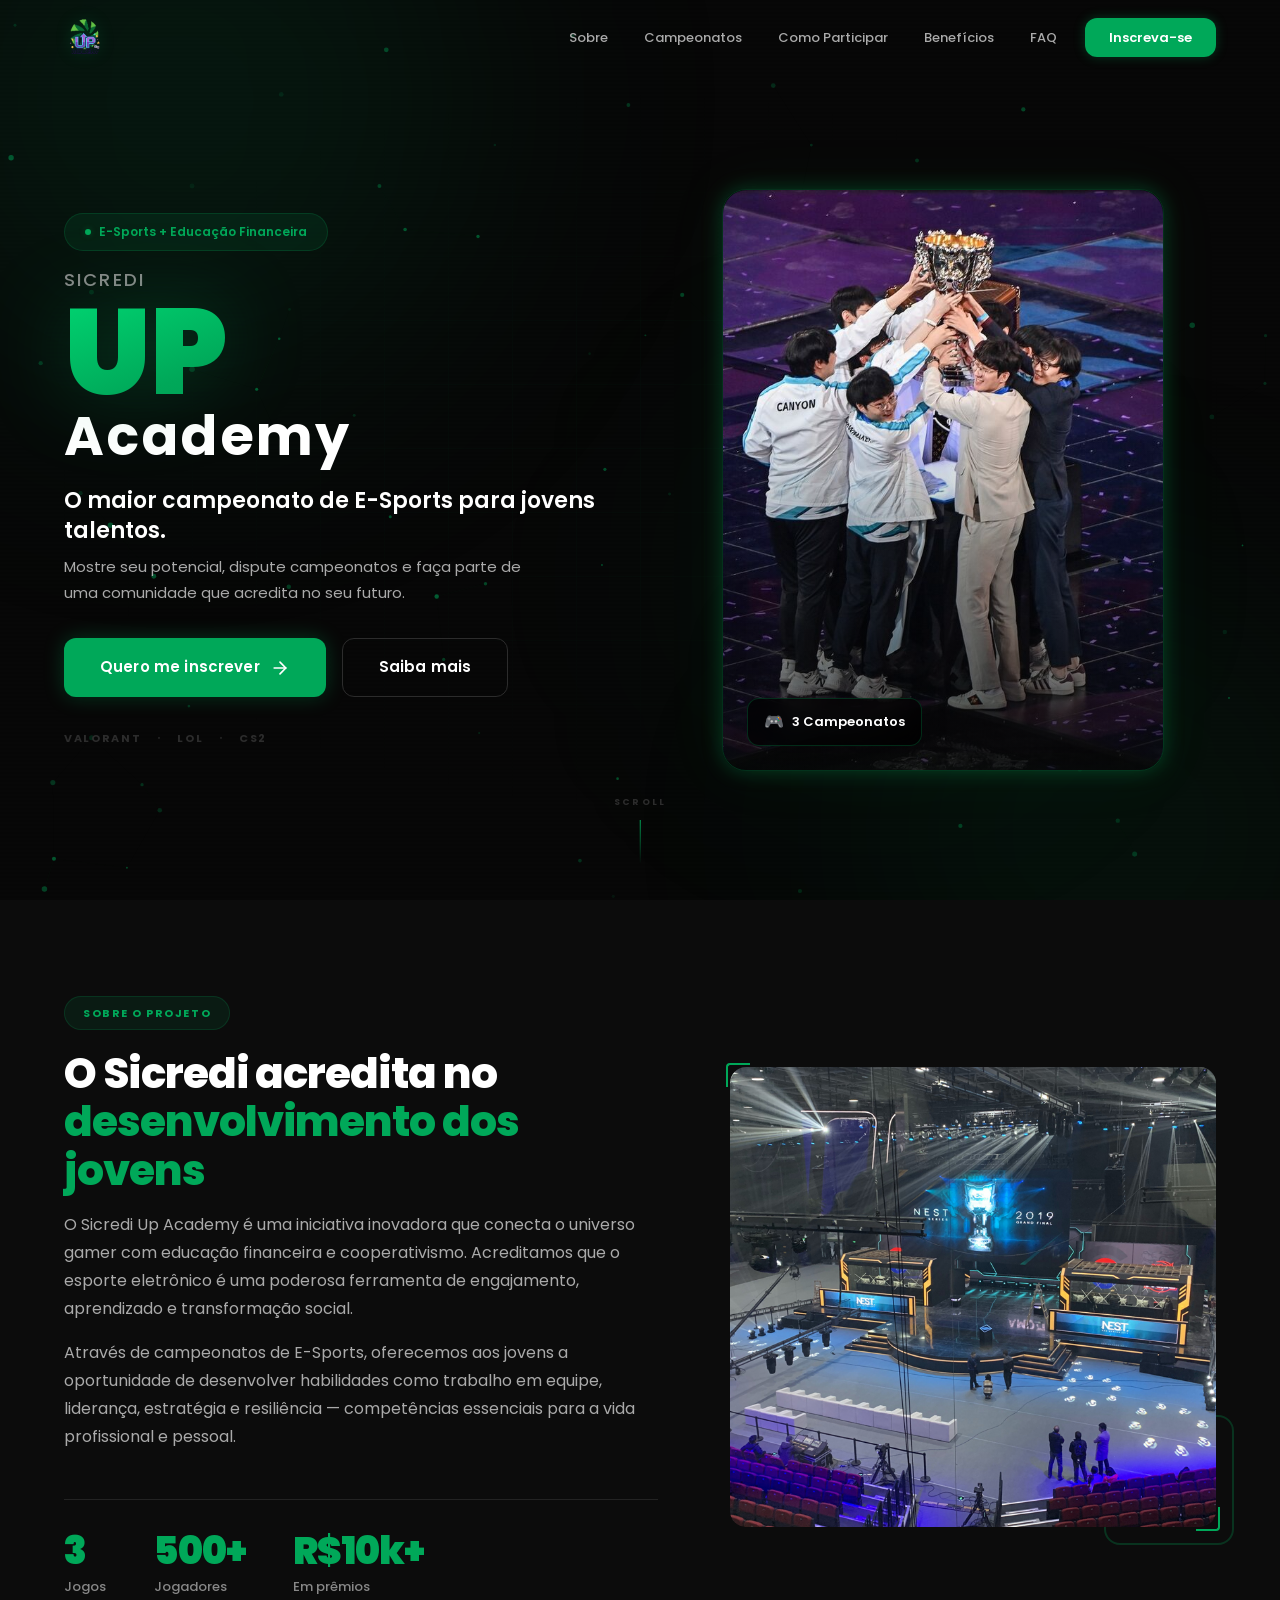
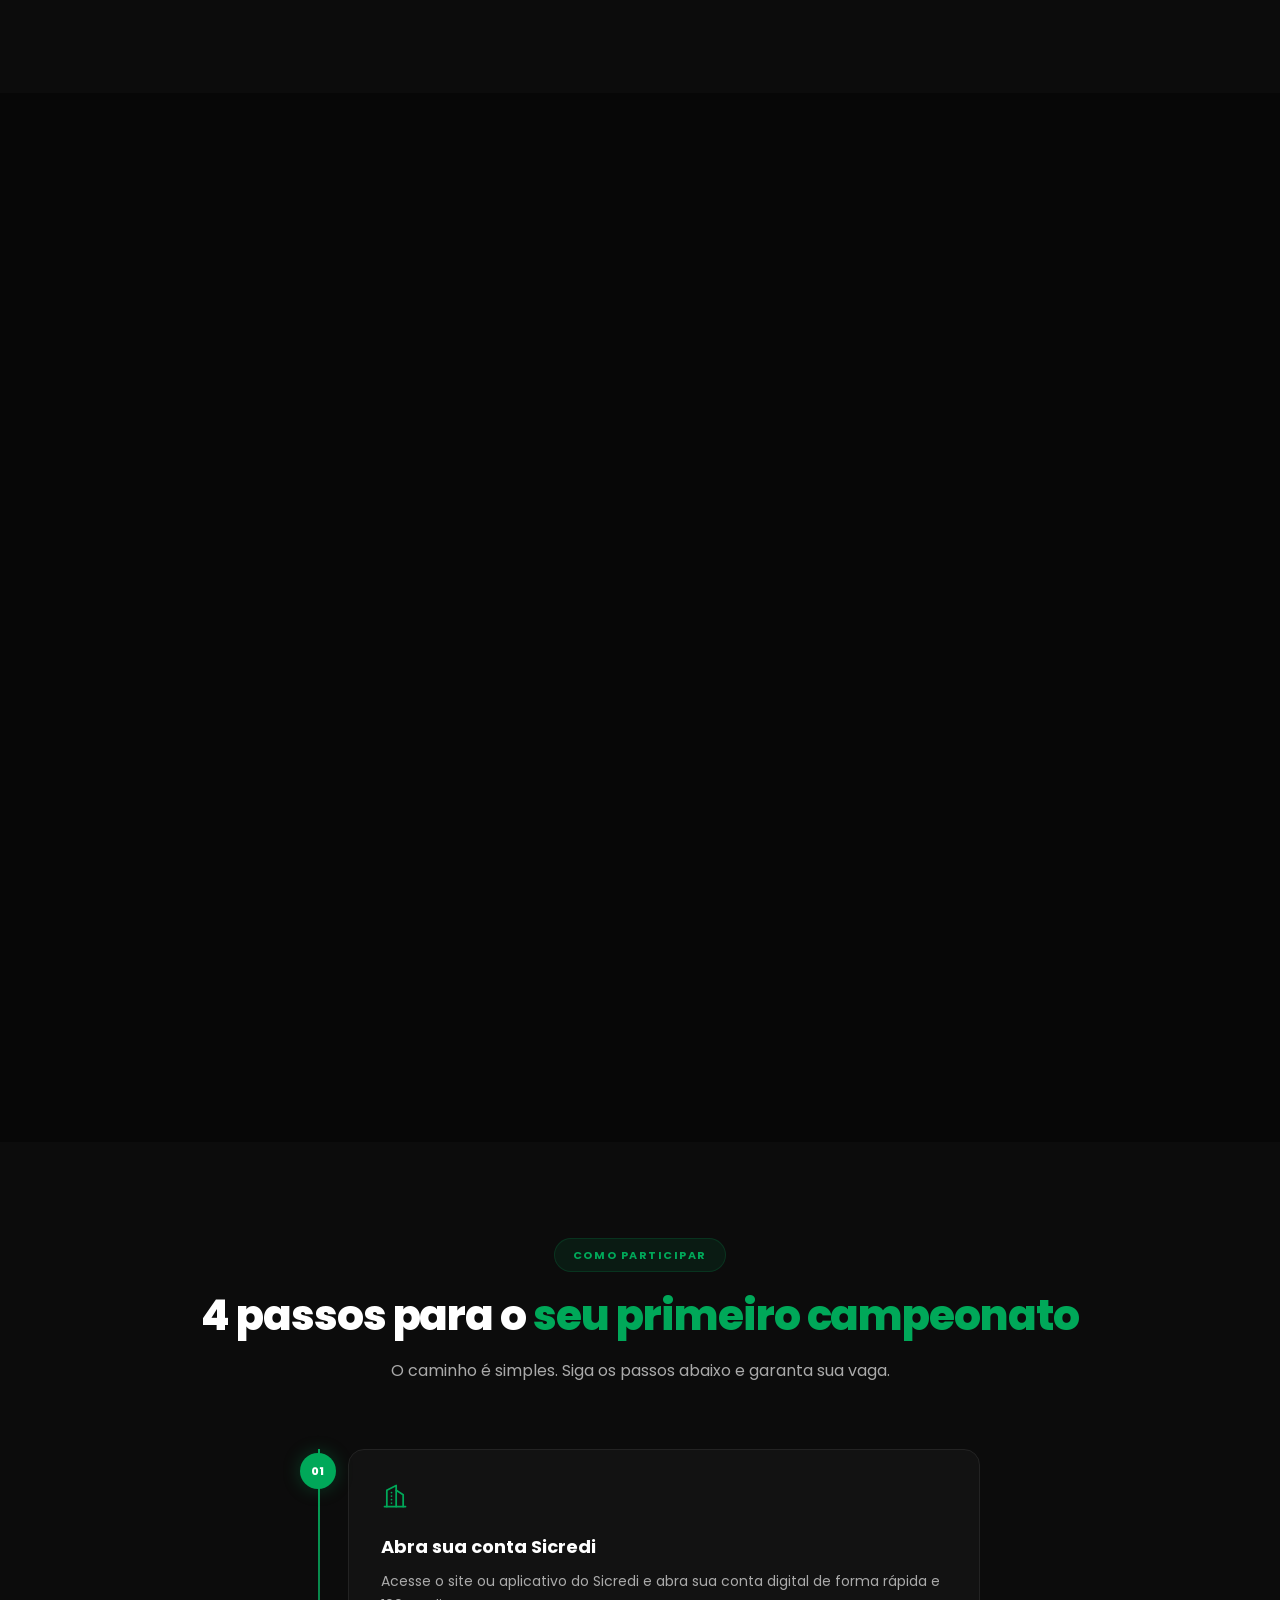
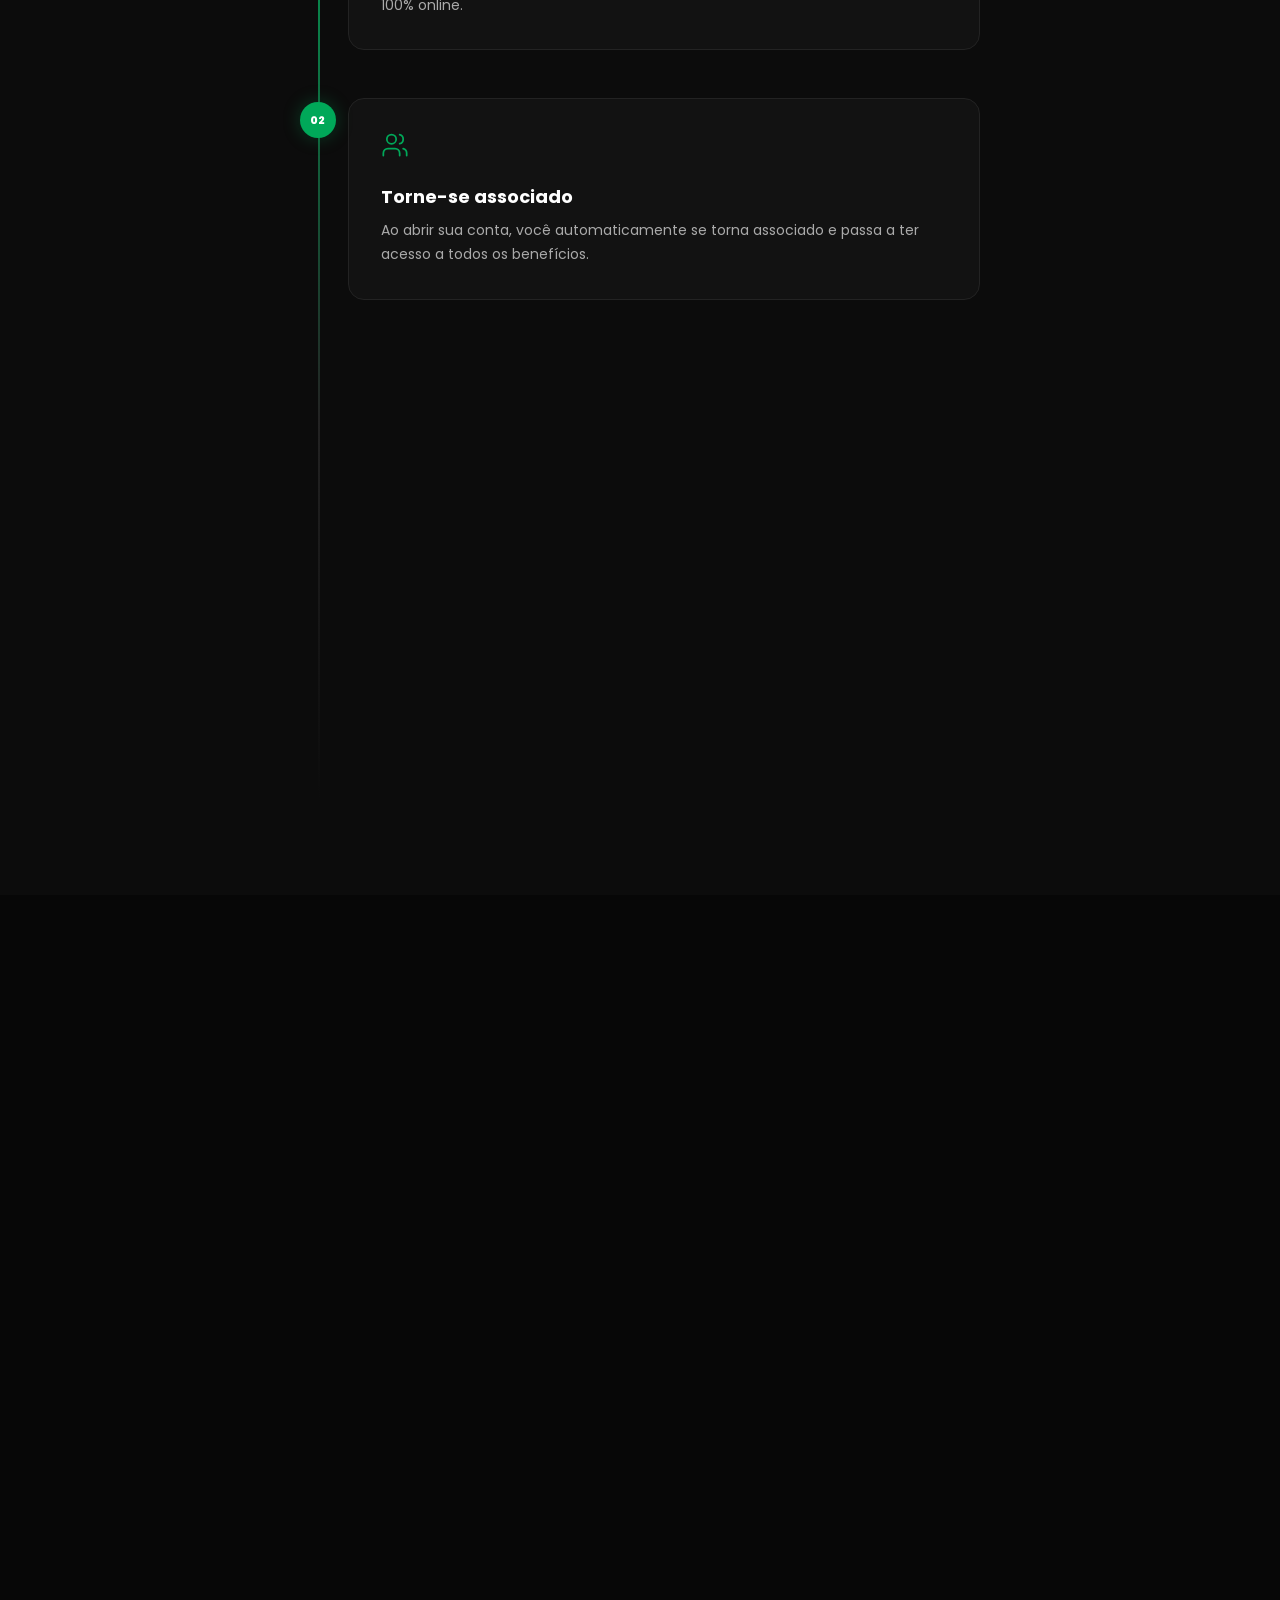
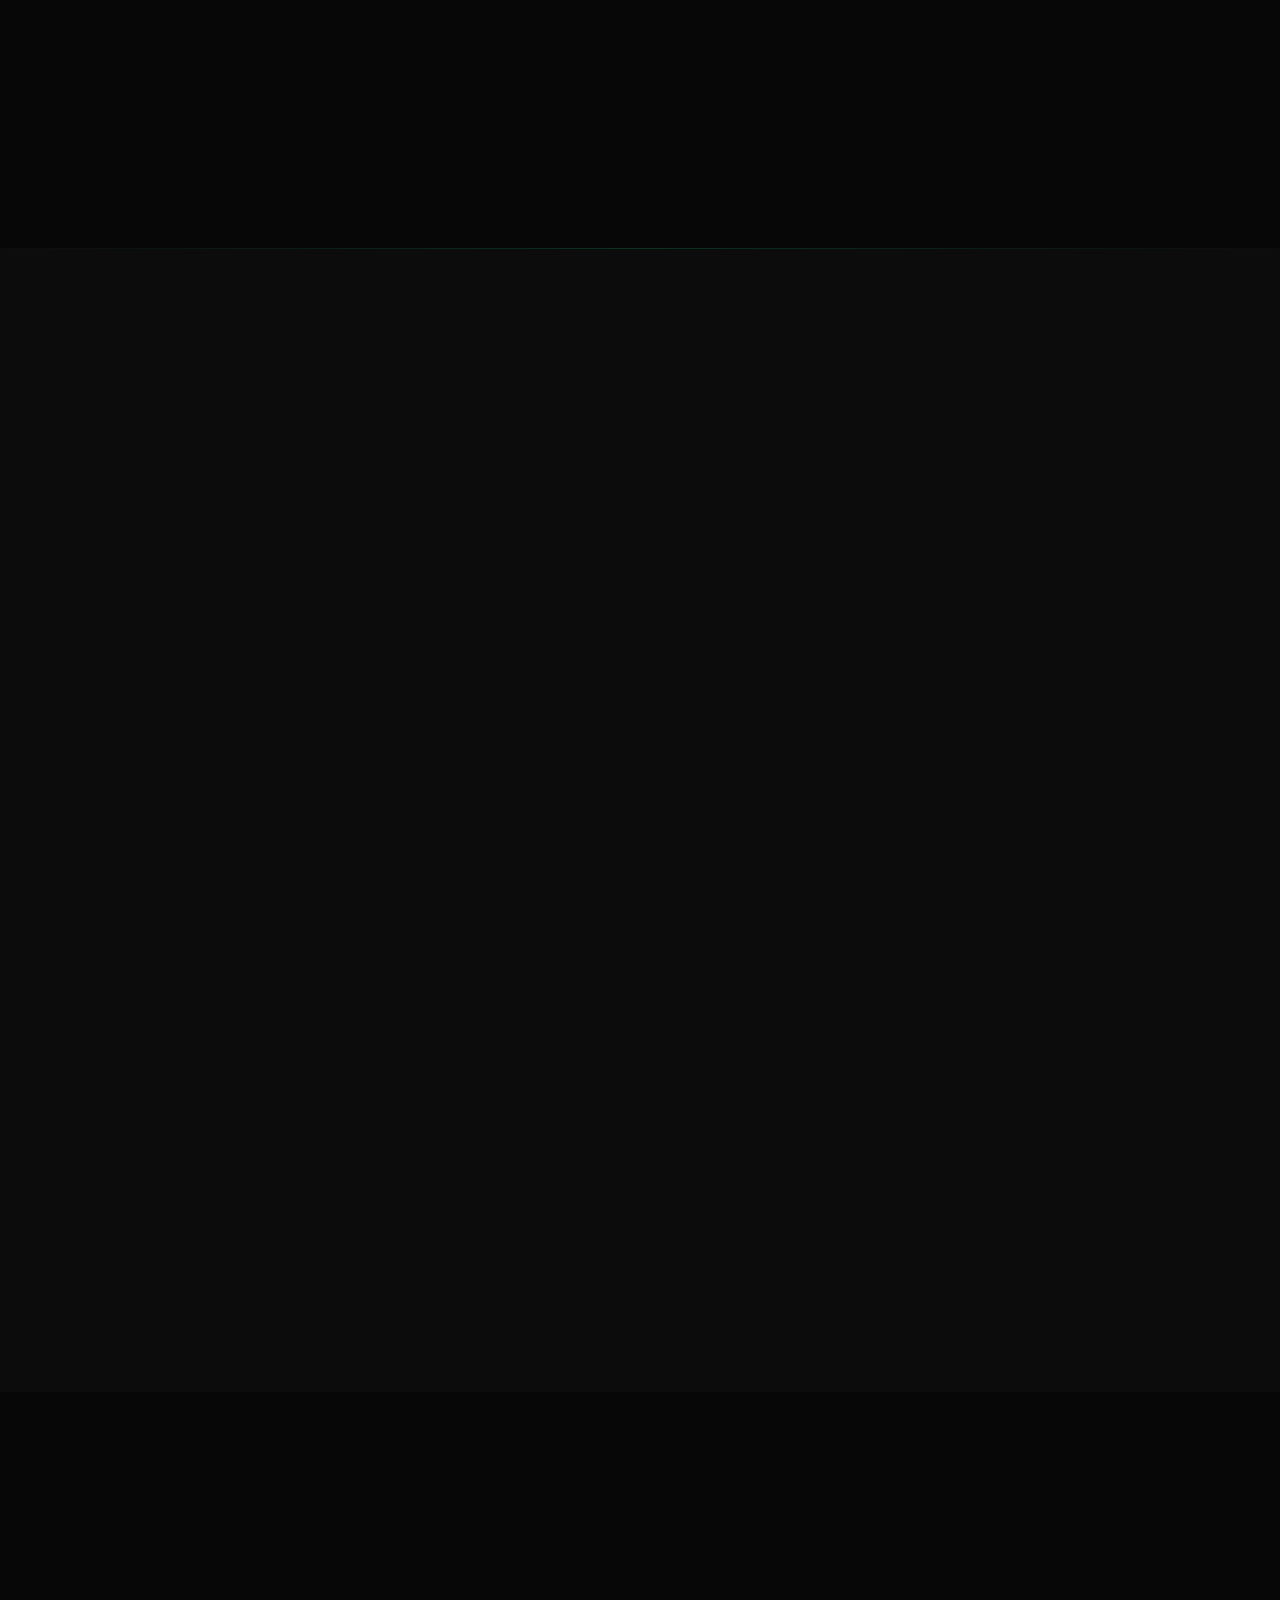
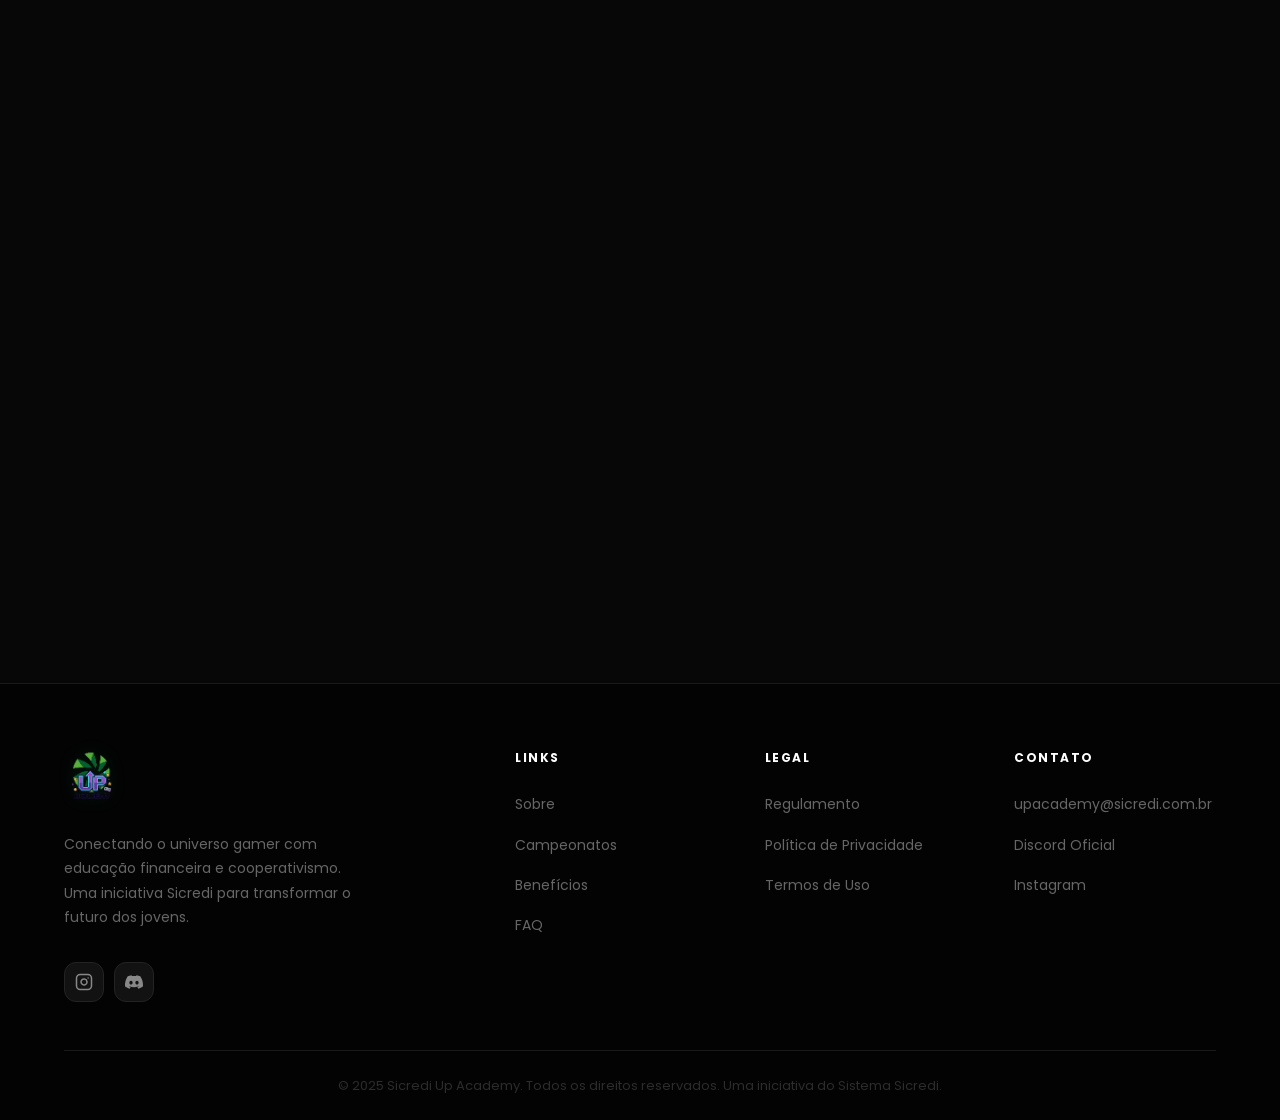
==== index.html @ 7f961db8 "Add files via upload" ====
<!DOCTYPE html>
<html lang="pt-BR">
<head>

  <!-- ========== META & SEO ========== -->
  <meta charset="UTF-8">
  <meta name="viewport" content="width=device-width, initial-scale=1.0">
  <title>Sicredi Up Academy | Campeonato de E-Sports para Jovens Talentos</title>
  <meta name="description" content="Participe do maior campeonato de E-Sports do Sicredi Up Academy. Valorant, League of Legends e Counter-Strike 2. Inscreva-se e mostre seu potencial!">
  <meta name="keywords" content="Sicredi, E-Sports, Valorant, League of Legends, Counter-Strike 2, campeonato gamer, educação financeira, cooperativismo, Up Academy">
  <meta name="author" content="Sicredi Up Academy">
  <meta name="robots" content="index, follow">

  <!-- Open Graph -->
  <meta property="og:title" content="Sicredi Up Academy | Campeonato de E-Sports">
  <meta property="og:description" content="O maior campeonato de E-Sports para jovens talentos. Valorant, LoL e CS2.">
  <meta property="og:type" content="website">
  <meta property="og:locale" content="pt_BR">
  <meta property="og:image" content="logo1.png">

  <!-- Twitter Card -->
  <meta name="twitter:card" content="summary_large_image">
  <meta name="twitter:title" content="Sicredi Up Academy | Campeonato de E-Sports">
  <meta name="twitter:description" content="O maior campeonato de E-Sports para jovens talentos.">
  <meta name="twitter:image" content="logo1.png">

  <!-- Favicon — usa a logo do projeto -->
  <link rel="icon" type="image/png" href="logo1.png">

  <!-- Google Fonts: Poppins -->
  <link rel="preconnect" href="https://fonts.googleapis.com">
  <link rel="preconnect" href="https://fonts.gstatic.com" crossorigin>
  <link href="https://fonts.googleapis.com/css2?family=Poppins:wght@300;400;500;600;700;800;900&display=swap" rel="stylesheet">

  <!-- Estilos -->
  <link rel="stylesheet" href="style.css">
</head>

<body>

  <!-- ================================================================
       CANVAS DE PARTÍCULAS GLOBAIS — Fixo, cobre todo o site
       ================================================================ -->
  <canvas id="globalParticles" class="global-particles" aria-hidden="true"></canvas>

  <!-- ================================================================
       NAVEGAÇÃO PRINCIPAL
       ================================================================ -->
  <nav id="navbar" class="navbar" role="navigation" aria-label="Navegação principal">
    <div class="nav-container">
      <!-- Logo do projeto (arquivo local logo1.png) -->
      <a href="#hero" class="nav-logo" aria-label="Sicredi Up Academy - Início">
        <img src="assets/logo1.png" alt="Up Academy Logo" class="nav-logo-img" width="140" height="48">
      </a>

      <!-- Links de navegação -->
      <ul class="nav-links" id="navLinks" role="menubar">
        <li role="none"><a href="#sobre" class="nav-link" role="menuitem">Sobre</a></li>
        <li role="none"><a href="#campeonatos" class="nav-link" role="menuitem">Campeonatos</a></li>
        <li role="none"><a href="#como-participar" class="nav-link" role="menuitem">Como Participar</a></li>
        <li role="none"><a href="#beneficios" class="nav-link" role="menuitem">Benefícios</a></li>
        <li role="none"><a href="#faq" class="nav-link" role="menuitem">FAQ</a></li>
        <li role="none"><a href="#inscricao" class="nav-cta" role="menuitem">Inscreva-se</a></li>
      </ul>

      <!-- Hamburger mobile -->
      <button class="nav-hamburger" id="hamburger" aria-label="Abrir menu" aria-expanded="false" aria-controls="navLinks">
        <span></span>
        <span></span>
        <span></span>
      </button>
    </div>
  </nav>

  <!-- ================================================================
       HERO SECTION
       ================================================================ -->
  <section id="hero" class="hero" aria-label="Seção principal">
    <!-- Canvas de partículas do hero (camada extra) -->
    <canvas id="particleCanvas" class="hero-particles" aria-hidden="true"></canvas>

    <!-- Glows animados -->
    <div class="hero-glow hero-glow-1" aria-hidden="true"></div>
    <div class="hero-glow hero-glow-2" aria-hidden="true"></div>
    <div class="hero-glow hero-glow-3" aria-hidden="true"></div>

    <!-- Grid pattern -->
    <div class="hero-grid" aria-hidden="true"></div>

    <!-- Scanline gamer -->
    <div class="hero-scanline" aria-hidden="true"></div>

    <div class="hero-container">
      <div class="hero-content">
        <div class="hero-badge animate-on-scroll" aria-hidden="true">
          <span class="badge-dot"></span>
          E-Sports + Educação Financeira
        </div>

        <h1 class="hero-title animate-on-scroll">
          <span class="title-sicredi">Sicredi</span>
          <span class="title-up">UP</span>
          <span class="title-academy">Academy</span>
        </h1>

        <p class="hero-subtitle animate-on-scroll">O maior campeonato de E-Sports para jovens talentos.</p>

        <p class="hero-text animate-on-scroll">Mostre seu potencial, dispute campeonatos e faça parte de uma comunidade que acredita no seu futuro.</p>

        <div class="hero-buttons animate-on-scroll">
          <a href="#inscricao" class="btn btn-primary btn-lg">
            <span>Quero me inscrever</span>
            <svg width="20" height="20" viewBox="0 0 24 24" fill="none" stroke="currentColor" stroke-width="2" stroke-linecap="round" stroke-linejoin="round" aria-hidden="true"><path d="M5 12h14"/><path d="m12 5 7 7-7 7"/></svg>
          </a>
          <a href="#sobre" class="btn btn-secondary btn-lg">Saiba mais</a>
        </div>

        <div class="hero-games-indicator animate-on-scroll" aria-label="Jogos disponíveis">
          <span class="game-indicator" data-game="val">VALORANT</span>
          <span class="game-indicator-divider" aria-hidden="true">•</span>
          <span class="game-indicator" data-game="lol">LOL</span>
          <span class="game-indicator-divider" aria-hidden="true">•</span>
          <span class="game-indicator" data-game="cs2">CS2</span>
        </div>
      </div>

      <div class="hero-image animate-on-scroll">
        <div class="hero-image-wrapper">
          <img src="assets/campeao.jpg" alt="Jovem gamer competitivo com equipamento profissional" width="600" height="750" loading="eager">
          <div class="hero-image-overlay" aria-hidden="true"></div>
          <div class="hero-image-border" aria-hidden="true"></div>
          <div class="hero-image-tag" aria-hidden="true">
            <span class="tag-icon">🎮</span>
            <span>3 Campeonatos</span>
          </div>
        </div>
      </div>
    </div>

    <div class="hero-scroll-indicator" aria-hidden="true">
      <span>Scroll</span>
      <div class="scroll-line"></div>
    </div>
  </section>

  <!-- ================================================================
       SEÇÃO SOBRE
       ================================================================ -->
  <section id="sobre" class="section section-sobre" aria-labelledby="sobre-title">
    <div class="container">
      <div class="sobre-grid">
        <div class="sobre-content">
          <span class="section-tag animate-on-scroll">Sobre o projeto</span>
          <h2 id="sobre-title" class="section-title animate-on-scroll">
            O Sicredi acredita no <span class="text-green">desenvolvimento dos jovens</span>
          </h2>
          <p class="section-description animate-on-scroll" style="text-align:left; margin:0 0 16px 0;">
            O Sicredi Up Academy é uma iniciativa inovadora que conecta o universo gamer com educação financeira e cooperativismo. Acreditamos que o esporte eletrônico é uma poderosa ferramenta de engajamento, aprendizado e transformação social.
          </p>
          <p class="section-description animate-on-scroll" style="text-align:left; margin:0;">
            Através de campeonatos de E-Sports, oferecemos aos jovens a oportunidade de desenvolver habilidades como trabalho em equipe, liderança, estratégia e resiliência — competências essenciais para a vida profissional e pessoal.
          </p>

          <div class="sobre-stats animate-on-scroll">
            <div class="stat-item">
              <span class="stat-number" data-target="3">0</span>
              <span class="stat-label">Jogos</span>
            </div>
            <div class="stat-item">
              <span class="stat-number" data-target="500" data-suffix="+">0</span>
              <span class="stat-label">Jogadores</span>
            </div>
            <div class="stat-item">
              <span class="stat-number" data-target="10" data-prefix="R$" data-suffix="k+">0</span>
              <span class="stat-label">Em prêmios</span>
            </div>
          </div>
        </div>

        <div class="sobre-image animate-on-scroll">
          <div class="sobre-image-wrapper">
            <img src="assets/arena-gamer.jpg" alt="Comunidade de gamers em evento de E-Sports" width="600" height="500" loading="lazy">
            <div class="sobre-image-accent" aria-hidden="true"></div>
            <div class="sobre-image-corner sobre-image-corner--tl" aria-hidden="true"></div>
            <div class="sobre-image-corner sobre-image-corner--br" aria-hidden="true"></div>
          </div>
        </div>
      </div>
    </div>
  </section>

  <!-- ================================================================
       SEÇÃO CAMPEONATOS — Imagens reais dos jogos
       ================================================================ -->
  <section id="campeonatos" class="section section-campeonatos" aria-labelledby="campeonatos-title">
    <div class="container">
      <div class="section-header">
        <span class="section-tag animate-on-scroll">Campeonatos</span>
        <h2 id="campeonatos-title" class="section-title animate-on-scroll">
          Escolha seu <span class="text-green">campo de batalha</span>
        </h2>
        <p class="section-description animate-on-scroll">
          Três jogos. Três cenários. Uma única chance de provar que você é o melhor.
        </p>
      </div>

      <div class="campeonatos-grid">
        <!-- Card: Valorant -->
        <article class="game-card animate-on-scroll" data-game="valorant">
          <div class="game-card-image">
            <!-- Imagem temática de Valorant — agente/tático/FPS -->
            <img src="assets/valorant.jpg" alt="Campeonato de Valorant — FPS Tático competitivo" width="600" height="400" loading="lazy">
            <div class="game-card-overlay" aria-hidden="true"></div>
            <span class="game-card-badge">FPS Tático</span>
            <!-- Logo do jogo -->
            <div class="game-card-logo" aria-hidden="true">
              <span class="game-logo-text">VALORANT</span>
            </div>
          </div>
          <div class="game-card-content">
            <h3 class="game-card-title">Valorant</h3>
            <p class="game-card-desc">Mostre sua precisão, estratégia e trabalho em equipe no cenário competitivo de Valorant. Forme seu squad e conquiste a vitória.</p>
            <a href="#inscricao" class="btn btn-card">
              <span>Quero participar</span>
              <svg width="16" height="16" viewBox="0 0 24 24" fill="none" stroke="currentColor" stroke-width="2.5" stroke-linecap="round" stroke-linejoin="round" aria-hidden="true"><path d="M5 12h14"/><path d="m12 5 7 7-7 7"/></svg>
            </a>
          </div>
          <div class="game-card-glow" aria-hidden="true"></div>
        </article>

        <!-- Card: League of Legends -->
        <article class="game-card animate-on-scroll" data-game="lol">
          <div class="game-card-image">
            <!-- Imagem temática de League of Legends — batalha épica/fantasia -->
            <img src="assets/league-of-legends.jpg" alt="Campeonato de League of Legends — MOBA competitivo" width="600" height="400" loading="lazy">
            <div class="game-card-overlay" aria-hidden="true"></div>
            <span class="game-card-badge">MOBA</span>
            <div class="game-card-logo" aria-hidden="true">
              <span class="game-logo-text">LEAGUE OF LEGENDS</span>
            </div>
          </div>
          <div class="game-card-content">
            <h3 class="game-card-title">League of Legends</h3>
            <p class="game-card-desc">Domine a Summoner's Rift com sua equipe. O campeonato de LoL do Up Academy é a sua chance de brilhar no mapa.</p>
            <a href="#inscricao" class="btn btn-card">
              <span>Quero participar</span>
              <svg width="16" height="16" viewBox="0 0 24 24" fill="none" stroke="currentColor" stroke-width="2.5" stroke-linecap="round" stroke-linejoin="round" aria-hidden="true"><path d="M5 12h14"/><path d="m12 5 7 7-7 7"/></svg>
            </a>
          </div>
          <div class="game-card-glow" aria-hidden="true"></div>
        </article>

        <!-- Card: Counter-Strike 2 -->
        <article class="game-card animate-on-scroll" data-game="cs2">
          <div class="game-card-image">
            <!-- Imagem temática de Counter-Strike — tiro/militar/tático -->
            <img src="assets/cs2.jpg" alt="Campeonato de Counter-Strike 2 — FPS competitivo clássico" width="600" height="400" loading="lazy">
            <div class="game-card-overlay" aria-hidden="true"></div>
            <span class="game-card-badge">FPS Clássico</span>
            <div class="game-card-logo" aria-hidden="true">
              <span class="game-logo-text">COUNTER-STRIKE 2</span>
            </div>
          </div>
          <div class="game-card-content">
            <h3 class="game-card-title">Counter-Strike 2</h3>
            <p class="game-card-desc">O clássico dos FPS competitivos está de volta. Faça parte da história do CS2 no maior campeonato cooperativo do Brasil.</p>
            <a href="#inscricao" class="btn btn-card">
              <span>Quero participar</span>
              <svg width="16" height="16" viewBox="0 0 24 24" fill="none" stroke="currentColor" stroke-width="2.5" stroke-linecap="round" stroke-linejoin="round" aria-hidden="true"><path d="M5 12h14"/><path d="m12 5 7 7-7 7"/></svg>
            </a>
          </div>
          <div class="game-card-glow" aria-hidden="true"></div>
        </article>
      </div>

      <!-- Aviso de requisito -->
      <div class="requisito-aviso animate-on-scroll" role="alert">
        <div class="requisito-icon" aria-hidden="true">
          <svg width="24" height="24" viewBox="0 0 24 24" fill="none" stroke="currentColor" stroke-width="2" stroke-linecap="round" stroke-linejoin="round"><path d="m21.73 18-8-14a2 2 0 0 0-3.48 0l-8 14A2 2 0 0 0 4 21h16a2 2 0 0 0 1.73-3Z"/><path d="M12 9v4"/><path d="M12 17h.01"/></svg>
        </div>
        <div class="requisito-content">
          <p class="requisito-text">
            <strong>Atenção:</strong> Para participar dos campeonatos é necessário possuir uma conta ativa e ser associado da cooperativa Sicredi. <a href="#como-participar" class="requisito-link">Veja como se tornar associado →</a>
          </p>
        </div>
      </div>
    </div>
  </section>

  <!-- ================================================================
       SEÇÃO COMO PARTICIPAR
       ================================================================ -->
  <section id="como-participar" class="section section-como-participar" aria-labelledby="como-title">
    <div class="container">
      <div class="section-header">
        <span class="section-tag animate-on-scroll">Como Participar</span>
        <h2 id="como-title" class="section-title animate-on-scroll">
          4 passos para o <span class="text-green">seu primeiro campeonato</span>
        </h2>
        <p class="section-description animate-on-scroll">
          O caminho é simples. Siga os passos abaixo e garanta sua vaga.
        </p>
      </div>

      <ol class="timeline" aria-label="Passos para participação">
        <li class="timeline-item animate-on-scroll">
          <div class="timeline-marker" aria-hidden="true"><span class="timeline-number">01</span></div>
          <div class="timeline-content">
            <div class="timeline-icon" aria-hidden="true">
              <svg width="28" height="28" viewBox="0 0 24 24" fill="none" stroke="currentColor" stroke-width="1.5" stroke-linecap="round" stroke-linejoin="round"><path d="M3 21h18"/><path d="M5 21V7l8-4v18"/><path d="M19 21V11l-6-4"/><path d="M9 9v.01"/><path d="M9 12v.01"/><path d="M9 15v.01"/><path d="M9 18v.01"/></svg>
            </div>
            <h3 class="timeline-title">Abra sua conta Sicredi</h3>
            <p class="timeline-desc">Acesse o site ou aplicativo do Sicredi e abra sua conta digital de forma rápida e 100% online.</p>
          </div>
        </li>
        <li class="timeline-item animate-on-scroll">
          <div class="timeline-marker" aria-hidden="true"><span class="timeline-number">02</span></div>
          <div class="timeline-content">
            <div class="timeline-icon" aria-hidden="true">
              <svg width="28" height="28" viewBox="0 0 24 24" fill="none" stroke="currentColor" stroke-width="1.5" stroke-linecap="round" stroke-linejoin="round"><path d="M16 21v-2a4 4 0 0 0-4-4H6a4 4 0 0 0-4 4v2"/><circle cx="9" cy="7" r="4"/><path d="M22 21v-2a4 4 0 0 0-3-3.87"/><path d="M16 3.13a4 4 0 0 1 0 7.75"/></svg>
            </div>
            <h3 class="timeline-title">Torne-se associado</h3>
            <p class="timeline-desc">Ao abrir sua conta, você automaticamente se torna associado e passa a ter acesso a todos os benefícios.</p>
          </div>
        </li>
        <li class="timeline-item animate-on-scroll">
          <div class="timeline-marker" aria-hidden="true"><span class="timeline-number">03</span></div>
          <div class="timeline-content">
            <div class="timeline-icon" aria-hidden="true">
              <svg width="28" height="28" viewBox="0 0 24 24" fill="none" stroke="currentColor" stroke-width="1.5" stroke-linecap="round" stroke-linejoin="round"><path d="M12 20h9"/><path d="M16.5 3.5a2.12 2.12 0 0 1 3 3L7 19l-4 1 1-4Z"/></svg>
            </div>
            <h3 class="timeline-title">Faça sua inscrição</h3>
            <p class="timeline-desc">Preencha o formulário abaixo com seus dados e escolha o campeonato que deseja participar.</p>
          </div>
        </li>
        <li class="timeline-item animate-on-scroll">
          <div class="timeline-marker" aria-hidden="true"><span class="timeline-number">04</span></div>
          <div class="timeline-content">
            <div class="timeline-icon" aria-hidden="true">
              <svg width="28" height="28" viewBox="0 0 24 24" fill="none" stroke="currentColor" stroke-width="1.5" stroke-linecap="round" stroke-linejoin="round"><path d="M6 9H4.5a2.5 2.5 0 0 1 0-5H6"/><path d="M18 9h1.5a2.5 2.5 0 0 0 0-5H18"/><path d="M4 22h16"/><path d="M10 14.66V17c0 .55-.47.98-.97 1.21C7.85 18.75 7 20.24 7 22"/><path d="M14 14.66V17c0 .55.47.98.97 1.21C16.15 18.75 17 20.24 17 22"/><path d="M18 2H6v7a6 6 0 0 0 12 0V2Z"/></svg>
            </div>
            <h3 class="timeline-title">Participe do campeonato</h3>
            <p class="timeline-desc">Receba as informações da competição, prepare seu time e entre no campo de batalha!</p>
          </div>
        </li>
      </ol>
    </div>
  </section>

  <!-- ================================================================
       SEÇÃO BENEFÍCIOS
       ================================================================ -->
  <section id="beneficios" class="section section-beneficios" aria-labelledby="beneficios-title">
    <div class="container">
      <div class="section-header">
        <span class="section-tag animate-on-scroll">Benefícios</span>
        <h2 id="beneficios-title" class="section-title animate-on-scroll">
          Muito mais que um <span class="text-green">campeonato</span>
        </h2>
        <p class="section-description animate-on-scroll">
          Ser associado Sicredi abre portas para um universo de oportunidades.
        </p>
      </div>

      <div class="beneficios-grid">
        <div class="beneficio-card animate-on-scroll">
          <div class="beneficio-icon" aria-hidden="true">
            <svg width="32" height="32" viewBox="0 0 24 24" fill="none" stroke="currentColor" stroke-width="1.5" stroke-linecap="round" stroke-linejoin="round"><circle cx="12" cy="8" r="6"/><path d="M15.477 12.89 17 22l-5-3-5 3 1.523-9.11"/></svg>
          </div>
          <h3 class="beneficio-title">Premiações</h3>
          <p class="beneficio-desc">Prêmios em dinheiro e produtos exclusivos para os campeões de cada modalidade.</p>
        </div>
        <div class="beneficio-card animate-on-scroll">
          <div class="beneficio-icon" aria-hidden="true">
            <svg width="32" height="32" viewBox="0 0 24 24" fill="none" stroke="currentColor" stroke-width="1.5" stroke-linecap="round" stroke-linejoin="round"><line x1="6" x2="10" y1="12" y2="12"/><line x1="8" x2="8" y1="10" y2="14"/><line x1="15" x2="15.01" y1="13" y2="13"/><line x1="18" x2="18.01" y1="11" y2="11"/><rect width="20" height="12" x="2" y="6" rx="2"/></svg>
          </div>
          <h3 class="beneficio-title">Campeonatos Oficiais</h3>
          <p class="beneficio-desc">Competições organizadas com estrutura profissional, arbitragem e transmissão ao vivo.</p>
        </div>
        <div class="beneficio-card animate-on-scroll">
          <div class="beneficio-icon" aria-hidden="true">
            <svg width="32" height="32" viewBox="0 0 24 24" fill="none" stroke="currentColor" stroke-width="1.5" stroke-linecap="round" stroke-linejoin="round"><line x1="12" x2="12" y1="2" y2="22"/><path d="M17 5H9.5a3.5 3.5 0 0 0 0 7h5a3.5 3.5 0 0 1 0 7H6"/></svg>
          </div>
          <h3 class="beneficio-title">Educação Financeira</h3>
          <p class="beneficio-desc">Conteúdos e workshops sobre finanças pessoais, investimentos e economia colaborativa.</p>
        </div>
        <div class="beneficio-card animate-on-scroll">
          <div class="beneficio-icon" aria-hidden="true">
            <svg width="32" height="32" viewBox="0 0 24 24" fill="none" stroke="currentColor" stroke-width="1.5" stroke-linecap="round" stroke-linejoin="round"><path d="M16 21v-2a4 4 0 0 0-4-4H6a4 4 0 0 0-4 4v2"/><circle cx="9" cy="7" r="4"/><path d="M22 21v-2a4 4 0 0 0-3-3.87"/><path d="M16 3.13a4 4 0 0 1 0 7.75"/></svg>
          </div>
          <h3 class="beneficio-title">Networking</h3>
          <p class="beneficio-desc">Conecte-se com outros gamers, profissionais de tecnologia e líderes do cooperativismo.</p>
        </div>
        <div class="beneficio-card animate-on-scroll">
          <div class="beneficio-icon" aria-hidden="true">
            <svg width="32" height="32" viewBox="0 0 24 24" fill="none" stroke="currentColor" stroke-width="1.5" stroke-linecap="round" stroke-linejoin="round"><path d="m18 16 4-4-4-4"/><path d="m6 8-4 4 4 4"/><path d="m14.5 4-5 16"/></svg>
          </div>
          <h3 class="beneficio-title">Desenvolvimento Profissional</h3>
          <p class="beneficio-desc">Mentorias, palestras e acesso a oportunidades de carreira em tecnologia e esportes.</p>
        </div>
        <div class="beneficio-card animate-on-scroll">
          <div class="beneficio-icon" aria-hidden="true">
            <svg width="32" height="32" viewBox="0 0 24 24" fill="none" stroke="currentColor" stroke-width="1.5" stroke-linecap="round" stroke-linejoin="round"><circle cx="12" cy="12" r="10"/><path d="M12 2a14.5 14.5 0 0 0 0 20 14.5 14.5 0 0 0 0-20"/><path d="M2 12h20"/></svg>
          </div>
          <h3 class="beneficio-title">Comunidade Gamer</h3>
          <p class="beneficio-desc">Faça parte de uma comunidade ativa no Discord e Instagram com centenas de membros.</p>
        </div>
      </div>
    </div>
  </section>

  <!-- ================================================================
       SEÇÃO FORMULÁRIO DE INSCRIÇÃO
       ================================================================ -->
  <section id="inscricao" class="section section-inscricao" aria-labelledby="inscricao-title">
    <div class="container">
      <div class="section-header">
        <span class="section-tag animate-on-scroll">Inscrição</span>
        <h2 id="inscricao-title" class="section-title animate-on-scroll">
          Garanta sua <span class="text-green">vaga agora</span>
        </h2>
        <p class="section-description animate-on-scroll">
          Preencha o formulário abaixo e entre na competição. Vagas limitadas!
        </p>
      </div>

      <div class="form-wrapper animate-on-scroll">
        <form id="inscricaoForm" class="inscricao-form" novalidate>
          <div class="form-grid">
            <div class="form-group">
              <label for="nome" class="form-label">Nome completo <span class="required" aria-label="obrigatório">*</span></label>
              <input type="text" id="nome" name="nome" class="form-input" placeholder="Seu nome completo" required autocomplete="name">
              <span class="form-error" id="nome-error" role="alert"></span>
            </div>
            <div class="form-group">
              <label for="email" class="form-label">E-mail <span class="required" aria-label="obrigatório">*</span></label>
              <input type="email" id="email" name="email" class="form-input" placeholder="seu@email.com" required autocomplete="email">
              <span class="form-error" id="email-error" role="alert"></span>
            </div>
            <div class="form-group">
              <label for="telefone" class="form-label">Telefone <span class="required" aria-label="obrigatório">*</span></label>
              <input type="tel" id="telefone" name="telefone" class="form-input" placeholder="(00) 00000-0000" required autocomplete="tel">
              <span class="form-error" id="telefone-error" role="alert"></span>
            </div>
            <div class="form-group">
              <label for="cidade" class="form-label">Cidade <span class="required" aria-label="obrigatório">*</span></label>
              <input type="text" id="cidade" name="cidade" class="form-input" placeholder="Sua cidade" required autocomplete="address-level2">
              <span class="form-error" id="cidade-error" role="alert"></span>
            </div>
            <div class="form-group">
              <label for="idade" class="form-label">Idade <span class="required" aria-label="obrigatório">*</span></label>
              <input type="number" id="idade" name="idade" class="form-input" placeholder="Ex: 20" min="16" max="30" required>
              <span class="form-error" id="idade-error" role="alert"></span>
            </div>
            <div class="form-group">
              <label for="jogo" class="form-label">Jogo favorito <span class="required" aria-label="obrigatório">*</span></label>
              <select id="jogo" name="jogo" class="form-input form-select" required>
                <option value="">Selecione um jogo</option>
                <option value="valorant">Valorant</option>
                <option value="lol">League of Legends</option>
                <option value="cs2">Counter-Strike 2</option>
              </select>
              <span class="form-error" id="jogo-error" role="alert"></span>
            </div>
            <div class="form-group form-group-full">
              <label for="equipe" class="form-label">Equipe <span class="optional">(opcional)</span></label>
              <input type="text" id="equipe" name="equipe" class="form-input" placeholder="Nome da sua equipe">
            </div>
            <div class="form-group form-group-full">
              <label class="form-checkbox-label">
                <input type="checkbox" id="associado" name="associado" class="form-checkbox" required>
                <span class="checkbox-custom" aria-hidden="true"></span>
                <span class="checkbox-text">Sou associado do Sicredi e possuo conta ativa <span class="required" aria-label="obrigatório">*</span></span>
              </label>
              <span class="form-error" id="associado-error" role="alert"></span>
            </div>
          </div>
          <button type="submit" class="btn btn-primary btn-submit" id="submitBtn">
            <span class="btn-submit-text">Quero participar</span>
            <svg class="btn-submit-icon" width="20" height="20" viewBox="0 0 24 24" fill="none" stroke="currentColor" stroke-width="2" stroke-linecap="round" stroke-linejoin="round" aria-hidden="true"><path d="M5 12h14"/><path d="m12 5 7 7-7 7"/></svg>
            <svg class="btn-submit-spinner" width="20" height="20" viewBox="0 0 24 24" fill="none" stroke="currentColor" stroke-width="2.5" aria-hidden="true"><path d="M21 12a9 9 0 1 1-6.219-8.56"/></svg>
          </button>
        </form>
      </div>
    </div>
  </section>

  <!-- ================================================================
       SEÇÃO FAQ
       ================================================================ -->
  <section id="faq" class="section section-faq" aria-labelledby="faq-title">
    <div class="container">
      <div class="section-header">
        <span class="section-tag animate-on-scroll">Dúvidas Frequentes</span>
        <h2 id="faq-title" class="section-title animate-on-scroll">
          Perguntas <span class="text-green">frequentes</span>
        </h2>
        <p class="section-description animate-on-scroll">Tire suas dúvidas sobre o Sicredi Up Academy.</p>
      </div>

      <div class="faq-list">
        <div class="faq-item animate-on-scroll">
          <button class="faq-question" aria-expanded="false" aria-controls="faq-1">
            <span>Quem pode participar dos campeonatos?</span>
            <svg class="faq-arrow" width="20" height="20" viewBox="0 0 24 24" fill="none" stroke="currentColor" stroke-width="2" stroke-linecap="round" stroke-linejoin="round" aria-hidden="true"><path d="m6 9 6 6 6-6"/></svg>
          </button>
          <div class="faq-answer" id="faq-1" role="region">
            <p>Jovens entre 16 e 30 anos que sejam associados do Sicredi com conta ativa. Não há restrição de gênero ou nível de habilidade — todos são bem-vindos!</p>
          </div>
        </div>
        <div class="faq-item animate-on-scroll">
          <button class="faq-question" aria-expanded="false" aria-controls="faq-2">
            <span>Preciso ser associado do Sicredi para participar?</span>
            <svg class="faq-arrow" width="20" height="20" viewBox="0 0 24 24" fill="none" stroke="currentColor" stroke-width="2" stroke-linecap="round" stroke-linejoin="round" aria-hidden="true"><path d="m6 9 6 6 6-6"/></svg>
          </button>
          <div class="faq-answer" id="faq-2" role="region">
            <p>Sim! Ser associado com conta ativa é um requisito obrigatório. Mas abrir sua conta é rápido, gratuito e pode ser feito 100% online pelo site ou aplicativo do Sicred.</p>
          </div>
        </div>
        <div class="faq-item animate-on-scroll">
          <button class="faq-question" aria-expanded="false" aria-controls="faq-3">
            <span>Há taxa de inscrição?</span>
            <svg class="faq-arrow" width="20" height="20" viewBox="0 0 24 24" fill="none" stroke="currentColor" stroke-width="2" stroke-linecap="round" stroke-linejoin="round" aria-hidden="true"><path d="m6 9 6 6 6-6"/></svg>
          </button>
          <div class="faq-answer" id="faq-3" role="region">
            <p>Não! A inscrição no Sicredi Up Academy é completamente gratuita para todos os associados.</p>
          </div>
        </div>
        <div class="faq-item animate-on-scroll">
          <button class="faq-question" aria-expanded="false" aria-controls="faq-4">
            <span>Posso participar em mais de um jogo?</span>
            <svg class="faq-arrow" width="20" height="20" viewBox="0 0 24 24" fill="none" stroke="currentColor" stroke-width="2" stroke-linecap="round" stroke-linejoin="round" aria-hidden="true"><path d="m6 9 6 6 6-6"/></svg>
          </button>
          <div class="faq-answer" id="faq-4" role="region">
            <p>Sim! Você pode se inscrever em quantos campeonatos desejar, desde que consiga cumprir os horários de cada competição sem conflitos.</p>
          </div>
        </div>
        <div class="faq-item animate-on-scroll">
          <button class="faq-question" aria-expanded="false" aria-controls="faq-5">
            <span>Preciso ter uma equipe para participar?</span>
            <svg class="faq-arrow" width="20" height="20" viewBox="0 0 24 24" fill="none" stroke="currentColor" stroke-width="2" stroke-linecap="round" stroke-linejoin="round" aria-hidden="true"><path d="m6 9 6 6 6-6"/></svg>
          </button>
          <div class="faq-answer" id="faq-5" role="region">
            <p>Recomendamos que você tenha uma equipe completa, mas também oferecemos canais no Discord oficial para encontrar companheiros de time.</p>
          </div>
        </div>
        <div class="faq-item animate-on-scroll">
          <button class="faq-question" aria-expanded="false" aria-controls="faq-6">
            <span>Quais são as premiações?</span>
            <svg class="faq-arrow" width="20" height="20" viewBox="0 0 24 24" fill="none" stroke="currentColor" stroke-width="2" stroke-linecap="round" stroke-linejoin="round" aria-hidden="true"><path d="m6 9 6 6 6-6"/></svg>
          </button>
          <div class="faq-answer" id="faq-6" role="region">
            <p>Os campeonatos possuem premiações em dinheiro, produtos gamer e benefícios exclusivos do Sicredi. O valor total do prize pool será divulgado antes das competições.</p>
          </div>
        </div>
      </div>
    </div>
  </section>

  <!-- ================================================================
       FOOTER — Usa a logo do projeto
       ================================================================ -->
  <footer class="footer" role="contentinfo">
    <div class="container">
      <div class="footer-grid">
        <div class="footer-brand">
          <!-- Logo do projeto no footer -->
          <a href="#hero" class="footer-logo-link" aria-label="Sicredi Up Academy - Voltar ao topo">
            <img src="assets/logo1.png" alt="Up Academy Logo" class="footer-logo-img" width="180" height="60" loading="lazy">
          </a>
          <p class="footer-desc">Conectando o universo gamer com educação financeira e cooperativismo. Uma iniciativa Sicredi para transformar o futuro dos jovens.</p>
          <div class="footer-social">
            <a href="#" class="social-link" aria-label="Siga no Instagram">
              <svg width="18" height="18" viewBox="0 0 24 24" fill="none" stroke="currentColor" stroke-width="2" stroke-linecap="round" stroke-linejoin="round"><rect width="20" height="20" x="2" y="2" rx="5" ry="5"/><path d="M16 11.37A4 4 0 1 1 12.63 8 4 4 0 0 1 16 11.37z"/><line x1="17.5" x2="17.51" y1="6.5" y2="6.5"/></svg>
            </a>
            <a href="#" class="social-link" aria-label="Entre no Discord">
              <svg width="18" height="18" viewBox="0 0 24 24" fill="currentColor"><path d="M20.317 4.37a19.791 19.791 0 0 0-4.885-1.515.074.074 0 0 0-.079.037c-.21.375-.444.864-.608 1.25a18.27 18.27 0 0 0-5.487 0 12.64 12.64 0 0 0-.617-1.25.077.077 0 0 0-.079-.037A19.736 19.736 0 0 0 3.677 4.37a.07.07 0 0 0-.032.027C.533 9.046-.32 13.58.099 18.057a.082.082 0 0 0 .031.057 19.9 19.9 0 0 0 5.993 3.03.078.078 0 0 0 .084-.028c.462-.63.874-1.295 1.226-1.994a.076.076 0 0 0-.041-.106 13.107 13.107 0 0 1-1.872-.892.077.077 0 0 1-.008-.128 10.2 10.2 0 0 0 .372-.292.074.074 0 0 1 .077-.01c3.928 1.793 8.18 1.793 12.062 0a.074.074 0 0 1 .078.01c.12.098.246.198.373.292a.077.077 0 0 1-.006.127 12.299 12.299 0 0 1-1.873.892.077.077 0 0 0-.041.107c.36.698.772 1.362 1.225 1.993a.076.076 0 0 0 .084.028 19.839 19.839 0 0 0 6.002-3.03.077.077 0 0 0 .032-.054c.5-5.177-.838-9.674-3.549-13.66a.061.061 0 0 0-.031-.03zM8.02 15.33c-1.183 0-2.157-1.085-2.157-2.419 0-1.333.956-2.419 2.157-2.419 1.21 0 2.176 1.095 2.157 2.42 0 1.333-.956 2.418-2.157 2.418zm7.975 0c-1.183 0-2.157-1.085-2.157-2.419 0-1.333.955-2.419 2.157-2.419 1.21 0 2.176 1.095 2.157 2.42 0 1.333-.946 2.418-2.157 2.418z"/></svg>
            </a>
          </div>
        </div>
        <div class="footer-links-group">
          <h4 class="footer-links-title">Links</h4>
          <ul class="footer-links">
            <li><a href="#sobre">Sobre</a></li>
            <li><a href="#campeonatos">Campeonatos</a></li>
            <li><a href="#beneficios">Benefícios</a></li>
            <li><a href="#faq">FAQ</a></li>
          </ul>
        </div>
        <div class="footer-links-group">
          <h4 class="footer-links-title">Legal</h4>
          <ul class="footer-links">
            <li><a href="#">Regulamento</a></li>
            <li><a href="#">Política de Privacidade</a></li>
            <li><a href="#">Termos de Uso</a></li>
          </ul>
        </div>
        <div class="footer-links-group">
          <h4 class="footer-links-title">Contato</h4>
          <ul class="footer-links">
            <li><a href="mailto:upacademy@sicredi.com.br">upacademy@sicredi.com.br</a></li>
            <li><a href="#">Discord Oficial</a></li>
            <li><a href="#">Instagram</a></li>
          </ul>
        </div>
      </div>
      <div class="footer-bottom">
        <p>&copy; 2025 Sicredi Up Academy. Todos os direitos reservados. Uma iniciativa do Sistema Sicredi.</p>
      </div>
    </div>
  </footer>

  <!-- Botão Voltar ao Topo -->
  <button id="backToTop" class="back-to-top" aria-label="Voltar ao topo da página">
    <svg width="20" height="20" viewBox="0 0 24 24" fill="none" stroke="currentColor" stroke-width="2.5" stroke-linecap="round" stroke-linejoin="round" aria-hidden="true"><path d="m18 15-6-6-6 6"/></svg>
  </button>

  <!-- Modal de Sucesso -->
  <div id="successModal" class="modal-overlay" role="dialog" aria-modal="true" aria-labelledby="modalTitle" aria-hidden="true">
    <div class="modal-content">
      <div class="modal-checkmark" aria-hidden="true">
        <svg width="64" height="64" viewBox="0 0 24 24" fill="none" stroke="currentColor" stroke-width="2.5" stroke-linecap="round" stroke-linejoin="round"><path d="M22 11.08V12a10 10 0 1 1-5.93-9.14"/><polyline points="22 4 12 14.01 9 11.01"/></svg>
      </div>
      <h3 id="modalTitle" class="modal-title">Inscrição realizada com sucesso!</h3>
      <p class="modal-text">Sua inscrição foi enviada com sucesso. Em breve você receberá mais informações no seu e-mail. Prepare-se para o campeonato!</p>
      <button id="modalClose" class="btn btn-primary btn-modal-close">Entendi, vou me preparar!</button>
    </div>
  </div>

  <script src="script.js"></script>
</body>
</html>
---- style.css ----
/* ============================================================
   SICREDI UP ACADEMY — Stylesheet Principal
   
   1.  Custom Properties
   2.  Reset & Base
   3.  Utilitários Globais
   4.  Partículas Globais (fundo do site inteiro)
   5.  Botões
   6.  Navegação (com logo imagem)
   7.  Hero Section
   8.  Seção Sobre
   9.  Seção Campeonatos (com logo dos jogos)
   10. Seção Como Participar
   11. Seção Benefícios
   12. Seção Formulário
   13. Seção FAQ
   14. Footer (com logo imagem)
   15. Componentes Flutuantes
   16. Animações de Scroll
   17. Media Queries
   ============================================================ */


/* ==========================================================
   1. CUSTOM PROPERTIES
   ========================================================== */
:root {
  /* Verde Sicredi */
  --green-primary: #00A859;
  --green-light: #00D471;
  --green-dark: #008A49;
  --green-glow: rgba(0, 168, 89, 0.30);
  --green-glow-strong: rgba(0, 168, 89, 0.55);
  --green-glow-soft: rgba(0, 168, 89, 0.06);
  --green-10: rgba(0, 168, 89, 0.10);

  /* Dark Theme */
  --black: #000000;
  --dark-950: #030303;
  --dark-900: #070707;
  --dark-800: #0c0c0c;
  --dark-700: #121212;
  --dark-600: #1a1a1a;
  --dark-500: #232323;
  --dark-400: #2c2c2c;
  --dark-300: #383838;

  /* Neutros */
  --gray-500: #666;
  --gray-400: #888;
  --gray-300: #aaa;
  --gray-200: #ccc;
  --gray-100: #eee;
  --white: #ffffff;

  /* Estado */
  --red-error: #ff4d4f;
  --red-bg: rgba(255, 77, 79, 0.08);

  /* Tipografia */
  --font: 'Poppins', -apple-system, BlinkMacSystemFont, 'Segoe UI', sans-serif;

  /* Espaçamento */
  --sp-2: 2px; --sp-4: 4px; --sp-6: 6px; --sp-8: 8px;
  --sp-10: 10px; --sp-12: 12px; --sp-14: 14px; --sp-16: 16px;
  --sp-20: 20px; --sp-24: 24px; --sp-28: 28px; --sp-32: 32px;
  --sp-40: 40px; --sp-48: 48px; --sp-56: 56px; --sp-64: 64px;
  --sp-80: 80px; --sp-96: 96px;

  /* Bordas */
  --r-xs: 4px; --r-sm: 8px; --r-md: 12px;
  --r-lg: 16px; --r-xl: 24px; --r-full: 9999px;

  /* Sombras */
  --shadow-sm: 0 2px 8px rgba(0,0,0,0.35);
  --shadow-md: 0 4px 20px rgba(0,0,0,0.4);
  --shadow-lg: 0 8px 40px rgba(0,0,0,0.5);
  --shadow-green: 0 0 20px var(--green-glow), 0 0 60px rgba(0,168,89,0.08);
  --shadow-green-lg: 0 0 30px var(--green-glow-strong), 0 0 80px rgba(0,168,89,0.12);

  /* Transições */
  --ease: cubic-bezier(0.16, 1, 0.3, 1);
  --spring: cubic-bezier(0.34, 1.56, 0.64, 1);
  --fast: 150ms; --normal: 300ms; --slow: 500ms; --slower: 700ms;
}


/* ==========================================================
   2. RESET & BASE
   ========================================================== */
*, *::before, *::after { margin: 0; padding: 0; box-sizing: border-box; }

html {
  scroll-behavior: smooth;
  -webkit-font-smoothing: antialiased;
  -moz-osx-font-smoothing: grayscale;
}

body {
  font-family: var(--font);
  font-size: 16px;
  line-height: 1.65;
  color: var(--gray-200);
  background-color: var(--dark-900);
  overflow-x: hidden;
  /* Fundo com gradiente sutil para dar profundidade */
  background-image:
    radial-gradient(ellipse 80% 60% at 50% 0%, rgba(0,168,89,0.03) 0%, transparent 60%),
    radial-gradient(ellipse 60% 40% at 80% 100%, rgba(0,168,89,0.02) 0%, transparent 50%);
  background-attachment: fixed;
}

body:not(:focus-within) *:focus { outline: none; }
body:focus-within *:focus-visible {
  outline: 2px solid var(--green-primary);
  outline-offset: 2px;
}

img { max-width: 100%; height: auto; display: block; }
a { text-decoration: none; color: inherit; transition: color var(--fast); }
button { cursor: pointer; border: none; background: none; font-family: inherit; font-size: inherit; }
ul, ol { list-style: none; }
::selection { background: var(--green-primary); color: var(--white); }

::-webkit-scrollbar { width: 5px; }
::-webkit-scrollbar-track { background: var(--dark-800); }
::-webkit-scrollbar-thumb { background: var(--dark-400); border-radius: var(--r-full); }
::-webkit-scrollbar-thumb:hover { background: var(--green-primary); }


/* ==========================================================
   3. UTILITÁRIOS GLOBAIS
   ========================================================== */
.container { max-width: 1200px; margin: 0 auto; padding: 0 var(--sp-24); }
.section { padding: var(--sp-96) 0; position: relative; }
.text-green { color: var(--green-primary); }
.required { color: var(--green-primary); font-weight: 700; }
.optional { color: var(--gray-500); font-size: 12px; font-weight: 400; }

.section-tag {
  display: inline-flex; align-items: center; gap: var(--sp-8);
  font-size: 11px; font-weight: 700; text-transform: uppercase;
  letter-spacing: 0.14em; color: var(--green-primary);
  background: var(--green-10); border: 1px solid rgba(0,168,89,0.18);
  padding: 7px 18px; border-radius: var(--r-full); margin-bottom: var(--sp-20);
}

.section-header { text-align: center; margin-bottom: var(--sp-64); }

.section-title {
  font-size: clamp(26px, 4.5vw, 42px); font-weight: 800;
  color: var(--white); line-height: 1.15; margin-bottom: var(--sp-16);
  letter-spacing: -0.025em;
}

.section-description {
  font-size: 16px; color: var(--gray-300);
  max-width: 580px; margin: 0 auto; line-height: 1.75;
}


/* ==========================================================
   4. PARTÍCULAS GLOBAIS — Fundo do site inteiro
   Canvas fixo com partículas pequenas e sutis
   ========================================================== */
.global-particles {
  position: fixed;
  top: 0;
  left: 0;
  width: 100%;
  height: 100%;
  z-index: 0;
  pointer-events: none;
  /* Composição: adiciona brilho sobre o fundo */
  mix-blend-mode: screen;
  opacity: 0.6;
}

/* Garantir que todo o conteúdo fique acima das partículas */
.hero,
.section,
.footer,
.navbar,
.back-to-top,
.modal-overlay {
  position: relative;
  z-index: 1;
}


/* ==========================================================
   5. BOTÕES
   ========================================================== */
.btn {
  display: inline-flex; align-items: center; justify-content: center;
  gap: 10px; font-family: var(--font); font-size: 14px; font-weight: 600;
  padding: 13px 28px; border-radius: var(--r-md);
  transition: all var(--normal) var(--ease);
  position: relative; overflow: hidden; white-space: nowrap;
  letter-spacing: 0.01em; isolation: isolate;
}

.btn-lg { padding: 16px 36px; font-size: 15px; }

.btn-primary::after {
  content: ''; position: absolute; inset: 0;
  background: linear-gradient(135deg, rgba(255,255,255,0.15) 0%, transparent 50%);
  opacity: 0; transition: opacity var(--fast); border-radius: inherit; z-index: -1;
}

.btn-primary {
  background: var(--green-primary); color: var(--white);
  box-shadow: 0 0 20px var(--green-glow), var(--shadow-sm);
}
.btn-primary:hover {
  background: var(--green-light); box-shadow: var(--shadow-green-lg);
  transform: translateY(-2px);
}
.btn-primary:hover::after { opacity: 1; }
.btn-primary:active { transform: translateY(0); }

.btn-secondary {
  background: transparent; color: var(--white);
  border: 1px solid var(--dark-400);
}
.btn-secondary:hover {
  border-color: var(--green-primary); color: var(--green-primary);
  box-shadow: 0 0 15px rgba(0,168,89,0.15);
}

.btn-card {
  background: transparent; color: var(--green-primary);
  border: 1px solid rgba(0,168,89,0.25);
  padding: 12px 20px; font-size: 13px; width: 100%; letter-spacing: 0.02em;
}
.btn-card:hover {
  background: var(--green-primary); color: var(--white);
  border-color: var(--green-primary); box-shadow: var(--shadow-green);
}

.btn-submit {
  width: 100%; padding: 18px 32px; font-size: 16px;
  margin-top: var(--sp-16); position: relative;
}
.btn-submit-spinner { display: none; animation: spin 0.8s linear infinite; }
.btn-submit.loading .btn-submit-text,
.btn-submit.loading .btn-submit-icon { opacity: 0; position: absolute; }
.btn-submit.loading .btn-submit-spinner { display: block; }
@keyframes spin { to { transform: rotate(360deg); } }


/* ==========================================================
   6. NAVEGAÇÃO — Logo como imagem (logo1.png)
   ========================================================== */
.navbar {
  position: fixed; top: 0; left: 0; right: 0; z-index: 1000;
  padding: 16px 0; transition: all var(--normal) var(--ease);
}

.navbar.scrolled {
  background: rgba(7, 7, 7, 0.90);
  backdrop-filter: blur(24px) saturate(1.3);
  -webkit-backdrop-filter: blur(24px) saturate(1.3);
  border-bottom: 1px solid rgba(255,255,255,0.04);
  padding: 10px 0; box-shadow: 0 4px 30px rgba(0,0,0,0.5);
}

.nav-container {
  max-width: 1200px; margin: 0 auto; padding: 0 var(--sp-24);
  display: flex; align-items: center; justify-content: space-between;
}

/* Logo como imagem */
.nav-logo { z-index: 1001; transition: opacity var(--fast); display: flex; align-items: center; }
.nav-logo:hover { opacity: 0.85; }

.nav-logo-img {
  height: 42px; width: auto; object-fit: contain;
  filter: drop-shadow(0 0 8px rgba(0,168,89,0.2));
  transition: filter var(--normal);
}

.navbar.scrolled .nav-logo-img {
  height: 34px;
  filter: drop-shadow(0 0 12px rgba(0,168,89,0.3));
}

.nav-links { display: flex; align-items: center; gap: 4px; }

.nav-link {
  font-size: 13px; font-weight: 500; color: var(--gray-300);
  padding: 8px 16px; border-radius: var(--r-sm);
  transition: all var(--fast); position: relative;
}
.nav-link::after {
  content: ''; position: absolute; bottom: 2px; left: 50%;
  width: 0; height: 2px; background: var(--green-primary);
  border-radius: 1px; transform: translateX(-50%);
  transition: width var(--normal) var(--ease);
}
.nav-link:hover, .nav-link.active { color: var(--white); }
.nav-link:hover::after, .nav-link.active::after { width: 20px; }

.nav-cta {
  font-size: 13px; font-weight: 600; color: var(--white);
  background: var(--green-primary); padding: 10px 24px;
  border-radius: var(--r-md); box-shadow: 0 0 12px var(--green-glow);
  transition: all var(--normal) var(--ease); margin-left: var(--sp-8);
}
.nav-cta:hover {
  background: var(--green-light); box-shadow: var(--shadow-green);
  transform: translateY(-1px);
}

/* Hamburger */
.nav-hamburger {
  display: none; flex-direction: column; gap: 5px;
  padding: 10px; z-index: 1001; border-radius: var(--r-sm);
  transition: background var(--fast);
}
.nav-hamburger:hover { background: rgba(255,255,255,0.05); }
.nav-hamburger span {
  display: block; width: 22px; height: 2px; background: var(--white);
  border-radius: 2px; transition: all var(--normal) var(--ease);
  transform-origin: center;
}
.nav-hamburger.active span:nth-child(1) { transform: translateY(7px) rotate(45deg); }
.nav-hamburger.active span:nth-child(2) { opacity: 0; transform: scaleX(0); }
.nav-hamburger.active span:nth-child(3) { transform: translateY(-7px) rotate(-45deg); }


/* ==========================================================
   7. HERO SECTION
   ========================================================== */
.hero {
  position: relative; min-height: 100vh; display: flex;
  align-items: center; overflow: hidden; background: var(--dark-900);
}

.hero-particles {
  position: absolute; inset: 0; width: 100%; height: 100%;
  z-index: 1; pointer-events: none;
}

.hero-glow {
  position: absolute; border-radius: 50%; filter: blur(130px);
  z-index: 1; pointer-events: none; will-change: transform;
}
.hero-glow-1 {
  width: 600px; height: 600px; background: rgba(0,168,89,0.10);
  top: -200px; left: -120px; animation: glowDrift 10s ease-in-out infinite;
}
.hero-glow-2 {
  width: 500px; height: 500px; background: rgba(0,168,89,0.07);
  bottom: -180px; right: -80px; animation: glowDrift 12s ease-in-out infinite reverse;
}
.hero-glow-3 {
  width: 350px; height: 350px; background: rgba(0,212,113,0.05);
  top: 45%; left: 55%; animation: glowDrift 8s ease-in-out infinite 3s;
}

@keyframes glowDrift {
  0%, 100% { transform: translate(0, 0) scale(1); }
  25% { transform: translate(40px, -25px) scale(1.08); }
  50% { transform: translate(-15px, 30px) scale(0.95); }
  75% { transform: translate(-30px, -10px) scale(1.04); }
}

.hero-grid {
  position: absolute; inset: 0;
  background-image:
    linear-gradient(rgba(0,168,89,0.025) 1px, transparent 1px),
    linear-gradient(90deg, rgba(0,168,89,0.025) 1px, transparent 1px);
  background-size: 64px 64px; z-index: 1; pointer-events: none;
  mask-image: radial-gradient(ellipse 70% 60% at 50% 50%, black 20%, transparent 70%);
  -webkit-mask-image: radial-gradient(ellipse 70% 60% at 50% 50%, black 20%, transparent 70%);
}

.hero-scanline {
  position: absolute; inset: 0;
  background: repeating-linear-gradient(0deg, transparent, transparent 2px, rgba(0,0,0,0.03) 2px, rgba(0,0,0,0.03) 4px);
  z-index: 1; pointer-events: none;
}

.hero-container {
  position: relative; z-index: 2; max-width: 1200px; margin: 0 auto;
  padding: 140px var(--sp-24) 80px;
  display: grid; grid-template-columns: 1fr 1fr;
  gap: 60px; align-items: center;
}

.hero-badge {
  display: inline-flex; align-items: center; gap: var(--sp-8);
  font-size: 12px; font-weight: 600; color: var(--green-primary);
  background: var(--green-10); border: 1px solid rgba(0,168,89,0.2);
  padding: 8px 20px; border-radius: var(--r-full); margin-bottom: var(--sp-20);
}

.badge-dot {
  width: 6px; height: 6px; background: var(--green-primary); border-radius: 50%;
  animation: pulse 2s ease-in-out infinite; box-shadow: 0 0 6px var(--green-glow);
}
@keyframes pulse { 0%, 100% { opacity: 1; transform: scale(1); } 50% { opacity: 0.5; transform: scale(0.8); } }

.hero-title { margin-bottom: var(--sp-20); line-height: 1.0; letter-spacing: -0.035em; }

.title-sicredi {
  display: block; font-size: clamp(14px, 2vw, 18px); font-weight: 500;
  color: var(--gray-400); letter-spacing: 0.12em; text-transform: uppercase;
  margin-bottom: var(--sp-8);
}

.title-up {
  display: block; font-size: clamp(58px, 11vw, 120px); font-weight: 900;
  background: linear-gradient(160deg, var(--green-light) 0%, var(--green-primary) 40%, var(--green-dark) 100%);
  -webkit-background-clip: text; -webkit-text-fill-color: transparent;
  background-clip: text; line-height: 0.92;
  filter: drop-shadow(0 0 40px var(--green-glow));
}

.title-academy {
  display: block; font-size: clamp(30px, 5vw, 54px); font-weight: 700;
  color: var(--white); letter-spacing: 0.04em; line-height: 1.1;
}

.hero-subtitle {
  font-size: clamp(17px, 2.2vw, 22px); font-weight: 600;
  color: var(--white); margin-bottom: var(--sp-8); line-height: 1.35;
}

.hero-text {
  font-size: 15px; color: var(--gray-300); margin-bottom: var(--sp-32);
  max-width: 460px; line-height: 1.75;
}

.hero-buttons { display: flex; gap: var(--sp-16); flex-wrap: wrap; margin-bottom: var(--sp-32); }

.hero-games-indicator { display: flex; align-items: center; gap: var(--sp-16); }
.game-indicator {
  font-size: 11px; font-weight: 700; letter-spacing: 0.15em;
  color: var(--dark-400); text-transform: uppercase; transition: color var(--normal);
}
.game-indicator:hover { color: var(--green-primary); }
.game-indicator-divider { color: var(--dark-500); font-size: 8px; }

.hero-image { display: flex; justify-content: center; align-items: center; }

.hero-image-wrapper {
  position: relative; max-width: 440px; width: 100%;
}

.hero-image-wrapper img {
  width: 100%; height: 580px; object-fit: cover; object-position: center top;
  border-radius: var(--r-xl); position: relative; z-index: 2;
  transition: transform var(--slow) var(--ease);
}
.hero-image-wrapper:hover img { transform: scale(1.02); }

.hero-image-overlay {
  position: absolute; inset: 0; border-radius: var(--r-xl);
  background: linear-gradient(to bottom, transparent 40%, rgba(7,7,7,0.75) 100%);
  z-index: 3; pointer-events: none;
}

.hero-image-border {
  position: absolute; inset: -1px; border-radius: var(--r-xl);
  border: 1px solid rgba(0,168,89,0.25); z-index: 4; pointer-events: none;
  box-shadow: var(--shadow-green), inset 0 0 40px rgba(0,168,89,0.03);
  transition: border-color var(--normal);
}
.hero-image-wrapper:hover .hero-image-border { border-color: rgba(0,168,89,0.45); }

.hero-image-tag {
  position: absolute; bottom: 24px; left: 24px; z-index: 5;
  display: flex; align-items: center; gap: var(--sp-8);
  background: rgba(0,0,0,0.7); backdrop-filter: blur(12px);
  -webkit-backdrop-filter: blur(12px);
  border: 1px solid rgba(0,168,89,0.25);
  padding: 10px 16px; border-radius: var(--r-md);
  font-size: 13px; font-weight: 600; color: var(--white);
}
.tag-icon { font-size: 16px; }

.hero-scroll-indicator {
  position: absolute; bottom: 36px; left: 50%; transform: translateX(-50%);
  z-index: 2; display: flex; flex-direction: column; align-items: center; gap: 10px;
}
.hero-scroll-indicator span {
  font-size: 9px; font-weight: 700; text-transform: uppercase;
  letter-spacing: 0.25em; color: var(--dark-400);
}
.scroll-line {
  width: 1px; height: 44px;
  background: linear-gradient(to bottom, var(--green-primary), transparent);
  animation: scrollPulse 2.5s ease-in-out infinite; transform-origin: top;
}
@keyframes scrollPulse {
  0%, 100% { opacity: 0.8; transform: scaleY(1); }
  50% { opacity: 0.2; transform: scaleY(0.5); }
}


/* ==========================================================
   8. SEÇÃO SOBRE
   ========================================================== */
.section-sobre { background: var(--dark-800); }

.sobre-grid {
  display: grid; grid-template-columns: 1.1fr 0.9fr;
  gap: 72px; align-items: center;
}
.sobre-content .section-description { margin: 0 0 var(--sp-16) 0; text-align: left; }

.sobre-stats {
  display: flex; gap: 48px; margin-top: var(--sp-48);
  padding-top: var(--sp-32); border-top: 1px solid var(--dark-500);
}
.stat-item { display: flex; flex-direction: column; }
.stat-number {
  font-size: 38px; font-weight: 900; color: var(--green-primary);
  line-height: 1; letter-spacing: -0.03em;
}
.stat-label { font-size: 13px; color: var(--gray-400); margin-top: 6px; font-weight: 500; }

.sobre-image-wrapper { position: relative; }
.sobre-image-wrapper img {
  width: 100%; height: 460px; object-fit: cover; border-radius: var(--r-lg);
  transition: transform var(--slow) var(--ease);
}
.sobre-image-wrapper:hover img { transform: scale(1.03); }

.sobre-image-accent {
  position: absolute; bottom: -18px; right: -18px;
  width: 130px; height: 130px; border-radius: var(--r-lg);
  border: 2px solid rgba(0,168,89,0.25); z-index: -1;
}

.sobre-image-corner { position: absolute; width: 24px; height: 24px; z-index: 5; }
.sobre-image-corner--tl { top: -4px; left: -4px; border-top: 2px solid var(--green-primary); border-left: 2px solid var(--green-primary); border-radius: 4px 0 0 0; }
.sobre-image-corner--br { bottom: -4px; right: -4px; border-bottom: 2px solid var(--green-primary); border-right: 2px solid var(--green-primary); border-radius: 0 0 4px 0; }


/* ==========================================================
   9. SEÇÃO CAMPEONATOS — Com logo dos jogos nos cards
   ========================================================== */
.section-campeonatos { background: var(--dark-900); }

.campeonatos-grid {
  display: grid; grid-template-columns: repeat(3, 1fr);
  gap: var(--sp-24); margin-bottom: var(--sp-48);
}

.game-card {
  position: relative; background: var(--dark-700); border-radius: var(--r-lg);
  overflow: hidden; border: 1px solid var(--dark-500);
  transition: all var(--normal) var(--ease); will-change: transform;
}
.game-card:hover {
  transform: translateY(-10px); border-color: rgba(0,168,89,0.35);
  box-shadow: var(--shadow-green), var(--shadow-lg);
}

.game-card-image { position: relative; height: 220px; overflow: hidden; }
.game-card-image img {
  width: 100%; height: 100%; object-fit: cover; object-position: center;
  transition: transform var(--slower) var(--ease);
}
.game-card:hover .game-card-image img { transform: scale(1.12); }

.game-card-overlay {
  position: absolute; inset: 0;
  background: linear-gradient(to bottom, transparent 20%, rgba(18,18,18,0.85) 100%);
  pointer-events: none;
}

.game-card-badge {
  position: absolute; top: 14px; left: 14px;
  font-size: 10px; font-weight: 700; text-transform: uppercase; letter-spacing: 0.1em;
  color: var(--green-primary); background: rgba(0,0,0,0.65);
  backdrop-filter: blur(10px); -webkit-backdrop-filter: blur(10px);
  padding: 5px 14px; border-radius: var(--r-full);
  border: 1px solid rgba(0,168,89,0.25); z-index: 3;
}

/* Logo do jogo no canto inferior direito do card */
.game-card-logo {
  position: absolute; bottom: 14px; right: 14px; z-index: 3;
  opacity: 0.5; transition: opacity var(--normal);
}
.game-card:hover .game-card-logo { opacity: 0.85; }

.game-logo-text {
  font-size: 10px; font-weight: 800; letter-spacing: 0.2em;
  text-transform: uppercase; color: var(--white);
  background: rgba(0,0,0,0.6); backdrop-filter: blur(8px);
  -webkit-backdrop-filter: blur(8px);
  padding: 5px 12px; border-radius: var(--r-sm);
  border: 1px solid rgba(255,255,255,0.08);
}

.game-card-content { padding: var(--sp-24); }
.game-card-title {
  font-size: 22px; font-weight: 800; color: var(--white);
  margin-bottom: 8px; letter-spacing: -0.01em;
}
.game-card-desc {
  font-size: 14px; color: var(--gray-300); line-height: 1.65;
  margin-bottom: var(--sp-20);
}

.game-card-glow {
  position: absolute; bottom: 0; left: 50%; transform: translateX(-50%);
  width: 160px; height: 2px; background: var(--green-primary);
  filter: blur(6px); opacity: 0; transition: all var(--normal) var(--ease);
}
.game-card:hover .game-card-glow { opacity: 1; width: 70%; }

/* Aviso de requisito */
.requisito-aviso {
  display: flex; align-items: flex-start; gap: var(--sp-24);
  background: var(--green-glow-soft); border: 1px solid rgba(0,168,89,0.15);
  border-radius: var(--r-lg); padding: var(--sp-24) var(--sp-32);
  max-width: 820px; margin: 0 auto; transition: border-color var(--normal);
}
.requisito-aviso:hover { border-color: rgba(0,168,89,0.3); }
.requisito-icon { flex-shrink: 0; color: var(--green-primary); margin-top: 2px; }
.requisito-text { font-size: 14px; color: var(--gray-200); line-height: 1.65; }
.requisito-text strong { color: var(--green-primary); }
.requisito-link {
  color: var(--green-primary); font-weight: 600;
  text-decoration: underline; text-underline-offset: 3px;
  transition: color var(--fast);
}
.requisito-link:hover { color: var(--green-light); }


/* ==========================================================
   10. SEÇÃO COMO PARTICIPAR
   ========================================================== */
.section-como-participar { background: var(--dark-800); }

.timeline {
  position: relative; max-width: 680px; margin: 0 auto; padding-left: 48px;
}
.timeline::before {
  content: ''; position: absolute; left: 18px; top: 0; bottom: 0;
  width: 2px;
  background: linear-gradient(to bottom, var(--green-primary) 0%, var(--dark-500) 60%, transparent 100%);
}
.timeline-item { position: relative; padding-bottom: var(--sp-48); }
.timeline-item:last-child { padding-bottom: 0; }
.timeline-marker { position: absolute; left: -48px; top: 4px; width: 36px; height: 36px; }
.timeline-number {
  font-size: 11px; font-weight: 800; color: var(--white);
  background: var(--green-primary); width: 36px; height: 36px;
  border-radius: 50%; display: flex; align-items: center; justify-content: center;
  box-shadow: 0 0 18px var(--green-glow); letter-spacing: 0.02em;
}
.timeline-content {
  background: var(--dark-700); border: 1px solid var(--dark-500);
  border-radius: var(--r-lg); padding: var(--sp-32);
  transition: all var(--normal) var(--ease);
}
.timeline-content:hover {
  border-color: rgba(0,168,89,0.3); box-shadow: 0 0 24px var(--green-glow);
  transform: translateX(6px);
}
.timeline-icon { color: var(--green-primary); margin-bottom: 14px; }
.timeline-title { font-size: 18px; font-weight: 700; color: var(--white); margin-bottom: 8px; }
.timeline-desc { font-size: 14px; color: var(--gray-300); line-height: 1.7; }


/* ==========================================================
   11. SEÇÃO BENEFÍCIOS
   ========================================================== */
.section-beneficios { background: var(--dark-900); }

.beneficios-grid {
  display: grid; grid-template-columns: repeat(3, 1fr); gap: var(--sp-24);
}

.beneficio-card {
  background: var(--dark-700); border: 1px solid var(--dark-500);
  border-radius: var(--r-lg); padding: var(--sp-48) var(--sp-32);
  transition: all var(--normal) var(--ease); position: relative; overflow: hidden;
}
.beneficio-card::before {
  content: ''; position: absolute; top: 0; left: 0; right: 0; height: 3px;
  background: linear-gradient(90deg, var(--green-dark), var(--green-primary), var(--green-light));
  transform: scaleX(0); transform-origin: left;
  transition: transform var(--slow) var(--ease);
}
.beneficio-card:hover::before { transform: scaleX(1); }
.beneficio-card:hover {
  border-color: rgba(0,168,89,0.25); transform: translateY(-6px);
  box-shadow: 0 0 30px var(--green-glow);
}
.beneficio-icon {
  color: var(--green-primary); margin-bottom: var(--sp-24);
  transition: transform var(--normal) var(--spring);
}
.beneficio-card:hover .beneficio-icon { transform: scale(1.15) rotate(-3deg); }
.beneficio-title { font-size: 16px; font-weight: 700; color: var(--white); margin-bottom: 8px; }
.beneficio-desc { font-size: 13px; color: var(--gray-300); line-height: 1.7; }


/* ==========================================================
   12. SEÇÃO FORMULÁRIO
   ========================================================== */
.section-inscricao {
  background: var(--dark-800); position: relative;
}
.section-inscricao::before {
  content: ''; position: absolute; top: 0; left: 0; right: 0; height: 1px;
  background: linear-gradient(to right, transparent, var(--green-primary), transparent); opacity: 0.25;
}

.form-wrapper {
  max-width: 720px; margin: 0 auto; background: var(--dark-700);
  border: 1px solid var(--dark-500); border-radius: var(--r-xl);
  padding: var(--sp-48); position: relative; overflow: hidden;
  transition: border-color var(--normal);
}
.form-wrapper:focus-within { border-color: rgba(0,168,89,0.2); }
.form-wrapper::before {
  content: ''; position: absolute; top: 0; left: 0; right: 0; height: 3px;
  background: linear-gradient(90deg, var(--green-dark), var(--green-primary), var(--green-light), var(--green-primary), var(--green-dark));
  background-size: 200% 100%; animation: shimmer 3s ease-in-out infinite;
}
@keyframes shimmer { 0%, 100% { background-position: 0% 50%; } 50% { background-position: 100% 50%; } }

.form-grid { display: grid; grid-template-columns: 1fr 1fr; gap: var(--sp-24); }
.form-group { display: flex; flex-direction: column; }
.form-group-full { grid-column: 1 / -1; }
.form-label { font-size: 13px; font-weight: 600; color: var(--gray-200); margin-bottom: 8px; }

.form-input {
  font-family: var(--font); font-size: 14px; color: var(--white);
  background: var(--dark-600); border: 1px solid var(--dark-400);
  border-radius: var(--r-md); padding: 14px 16px; outline: none;
  transition: all var(--fast) ease; width: 100%;
}
.form-input::placeholder { color: var(--dark-300); }
.form-input:focus {
  border-color: var(--green-primary);
  box-shadow: 0 0 0 3px var(--green-10), 0 0 16px var(--green-glow);
  background: var(--dark-500);
}
.form-input.error {
  border-color: var(--red-error); box-shadow: 0 0 0 3px var(--red-bg);
}
.form-input.error:focus {
  border-color: var(--red-error);
  box-shadow: 0 0 0 3px var(--red-bg), 0 0 16px rgba(255,77,79,0.15);
}

.form-select {
  appearance: none;
  background-image: url("data:image/svg+xml,%3Csvg width='12' height='8' viewBox='0 0 12 8' fill='none' xmlns='http://www.w3.org/2000/svg'%3E%3Cpath d='M1 1.5L6 6.5L11 1.5' stroke='%23888' stroke-width='2' stroke-linecap='round' stroke-linejoin='round'/%3E%3C/svg%3E");
  background-repeat: no-repeat; background-position: right 16px center;
  padding-right: 44px; cursor: pointer;
}
.form-select option { background: var(--dark-700); color: var(--white); }

.form-error {
  font-size: 12px; color: var(--red-error); margin-top: 6px;
  min-height: 18px; transition: all var(--fast);
}

.form-checkbox-label {
  display: flex; align-items: flex-start; gap: 14px;
  cursor: pointer; padding: 14px 0; transition: opacity var(--fast);
}
.form-checkbox-label:hover { opacity: 0.9; }
.form-checkbox { position: absolute; opacity: 0; width: 0; height: 0; }

.checkbox-custom {
  width: 24px; height: 24px; border: 2px solid var(--dark-400);
  border-radius: var(--r-sm); flex-shrink: 0; position: relative;
  transition: all var(--normal) var(--ease); margin-top: 1px;
}
.form-checkbox:checked + .checkbox-custom {
  background: var(--green-primary); border-color: var(--green-primary);
  box-shadow: 0 0 12px var(--green-glow);
}
.form-checkbox:checked + .checkbox-custom::after {
  content: ''; position: absolute; left: 7px; top: 3px;
  width: 6px; height: 11px; border: solid var(--white);
  border-width: 0 2.5px 2.5px 0; transform: rotate(45deg);
}
.form-checkbox:focus-visible + .checkbox-custom {
  outline: 2px solid var(--green-primary); outline-offset: 2px;
}
.checkbox-text { font-size: 14px; color: var(--gray-200); line-height: 1.5; }


/* ==========================================================
   13. SEÇÃO FAQ
   ========================================================== */
.section-faq { background: var(--dark-900); }

.faq-list {
  max-width: 760px; margin: 0 auto; display: flex; flex-direction: column; gap: 10px;
}
.faq-item {
  background: var(--dark-700); border: 1px solid var(--dark-500);
  border-radius: var(--r-lg); overflow: hidden;
  transition: all var(--normal) var(--ease);
}
.faq-item:hover { border-color: var(--dark-400); }
.faq-item.active { border-color: rgba(0,168,89,0.3); box-shadow: 0 0 20px var(--green-glow); }

.faq-question {
  width: 100%; display: flex; align-items: center; justify-content: space-between;
  gap: var(--sp-24); padding: var(--sp-24) var(--sp-32);
  font-family: var(--font); font-size: 15px; font-weight: 600;
  color: var(--white); text-align: left; transition: color var(--fast);
}
.faq-question:hover { color: var(--green-primary); }
.faq-arrow {
  flex-shrink: 0; transition: transform var(--normal) var(--ease); color: var(--gray-500);
}
.faq-item.active .faq-arrow { transform: rotate(180deg); color: var(--green-primary); }

.faq-answer { max-height: 0; overflow: hidden; transition: max-height var(--slow) var(--ease); }
.faq-item.active .faq-answer { max-height: 300px; }
.faq-answer p {
  padding: 0 var(--sp-32) var(--sp-24); font-size: 14px;
  color: var(--gray-300); line-height: 1.75;
}


/* ==========================================================
   14. FOOTER — Logo como imagem
   ========================================================== */
.footer {
  background: var(--dark-950); border-top: 1px solid var(--dark-600);
  padding: var(--sp-64) 0 0;
}

.footer-grid {
  display: grid; grid-template-columns: 2fr 1fr 1fr 1fr;
  gap: var(--sp-48); padding-bottom: var(--sp-48);
  border-bottom: 1px solid var(--dark-600);
}

/* Logo do projeto no footer */
.footer-logo-link {
  display: inline-block; margin-bottom: var(--sp-20);
  transition: opacity var(--fast);
}
.footer-logo-link:hover { opacity: 0.85; }

.footer-logo-img {
  height: 56px; width: auto; object-fit: contain;
  filter: brightness(0.9) drop-shadow(0 0 8px rgba(0,168,89,0.15));
  transition: filter var(--normal);
}
.footer-logo-link:hover .footer-logo-img {
  filter: brightness(1) drop-shadow(0 0 14px rgba(0,168,89,0.3));
}

.footer-desc {
  font-size: 14px; color: var(--gray-500); line-height: 1.75;
  margin-bottom: var(--sp-32); max-width: 300px;
}

.footer-social { display: flex; gap: 10px; }
.social-link {
  width: 40px; height: 40px; display: flex; align-items: center; justify-content: center;
  border-radius: var(--r-md); background: var(--dark-700); border: 1px solid var(--dark-500);
  color: var(--gray-400); transition: all var(--normal) var(--ease);
}
.social-link:hover {
  background: var(--green-primary); border-color: var(--green-primary);
  color: var(--white); box-shadow: 0 0 16px var(--green-glow); transform: translateY(-3px);
}

.footer-links-title {
  font-size: 12px; font-weight: 700; color: var(--white);
  text-transform: uppercase; letter-spacing: 0.12em; margin-bottom: var(--sp-24);
}
.footer-links li { margin-bottom: 14px; }
.footer-links a {
  font-size: 14px; color: var(--gray-500); transition: color var(--fast);
  display: inline-block;
}
.footer-links a:hover { color: var(--green-primary); transform: translateX(3px); }

.footer-bottom { padding: var(--sp-24) 0; text-align: center; }
.footer-bottom p { font-size: 13px; color: var(--dark-400); }


/* ==========================================================
   15. COMPONENTES FLUTUANTES
   ========================================================== */

/* Botão Voltar ao Topo */
.back-to-top {
  position: fixed; bottom: 32px; right: 32px;
  width: 50px; height: 50px; display: flex; align-items: center; justify-content: center;
  background: var(--green-primary); color: var(--white); border-radius: 50%;
  box-shadow: var(--shadow-green), var(--shadow-sm); z-index: 999;
  opacity: 0; visibility: hidden; transform: translateY(20px) scale(0.8);
  transition: all var(--normal) var(--ease);
}
.back-to-top.visible { opacity: 1; visibility: visible; transform: translateY(0) scale(1); }
.back-to-top:hover {
  background: var(--green-light); box-shadow: var(--shadow-green-lg);
  transform: translateY(-4px) scale(1.05);
}

/* Modal */
.modal-overlay {
  position: fixed; inset: 0; background: rgba(0,0,0,0.82);
  backdrop-filter: blur(12px); -webkit-backdrop-filter: blur(12px);
  z-index: 2000; display: flex; align-items: center; justify-content: center;
  padding: var(--sp-24); opacity: 0; visibility: hidden;
  transition: all var(--normal) var(--ease);
}
.modal-overlay.active { opacity: 1; visibility: visible; }

.modal-content {
  background: var(--dark-700); border: 1px solid var(--dark-500);
  border-radius: var(--r-xl); padding: var(--sp-48); text-align: center;
  max-width: 460px; width: 100%;
  transform: scale(0.88) translateY(30px);
  transition: transform var(--slow) var(--spring);
  position: relative; overflow: hidden;
}
.modal-overlay.active .modal-content { transform: scale(1) translateY(0); }
.modal-content::before {
  content: ''; position: absolute; top: 0; left: 0; right: 0; height: 3px;
  background: linear-gradient(90deg, var(--green-dark), var(--green-primary), var(--green-light));
}

.modal-checkmark { color: var(--green-primary); margin-bottom: var(--sp-24); opacity: 0; }
.modal-overlay.active .modal-checkmark {
  animation: checkPop 0.6s var(--spring) 0.25s forwards;
}
@keyframes checkPop {
  0% { opacity: 0; transform: scale(0) rotate(-20deg); }
  60% { transform: scale(1.15) rotate(5deg); }
  100% { opacity: 1; transform: scale(1) rotate(0); }
}

.modal-title { font-size: 22px; font-weight: 800; color: var(--white); margin-bottom: var(--sp-16); line-height: 1.3; }
.modal-text { font-size: 14px; color: var(--gray-300); line-height: 1.75; margin-bottom: var(--sp-48); }
.btn-modal-close { width: 100%; }


/* ==========================================================
   16. ANIMAÇÕES DE SCROLL
   ========================================================== */
.animate-on-scroll {
  opacity: 0; transform: translateY(32px);
  transition: opacity 0.7s var(--ease), transform 0.7s var(--ease);
}
.animate-on-scroll.visible { opacity: 1; transform: translateY(0); }

.campeonatos-grid .animate-on-scroll:nth-child(1) { transition-delay: 0ms; }
.campeonatos-grid .animate-on-scroll:nth-child(2) { transition-delay: 120ms; }
.campeonatos-grid .animate-on-scroll:nth-child(3) { transition-delay: 240ms; }

.beneficios-grid .animate-on-scroll:nth-child(1) { transition-delay: 0ms; }
.beneficios-grid .animate-on-scroll:nth-child(2) { transition-delay: 70ms; }
.beneficios-grid .animate-on-scroll:nth-child(3) { transition-delay: 140ms; }
.beneficios-grid .animate-on-scroll:nth-child(4) { transition-delay: 210ms; }
.beneficios-grid .animate-on-scroll:nth-child(5) { transition-delay: 280ms; }
.beneficios-grid .animate-on-scroll:nth-child(6) { transition-delay: 350ms; }


/* ==========================================================
   17. MEDIA QUERIES
   ========================================================== */

/* Tablet grande */
@media (max-width: 1024px) {
  .hero-container { grid-template-columns: 1fr; text-align: center; gap: 48px; padding-top: 150px; }
  .hero-text, .hero-subtitle { margin-left: auto; margin-right: auto; }
  .hero-buttons { justify-content: center; }
  .hero-image-wrapper { max-width: 380px; }
  .hero-image-wrapper img { height: 420px; }
  .hero-games-indicator { justify-content: center; }
  .sobre-grid { grid-template-columns: 1fr; gap: 48px; }
  .sobre-image-wrapper img { height: 360px; }
  .campeonatos-grid { grid-template-columns: repeat(2, 1fr); }
  .campeonatos-grid .game-card:last-child { grid-column: 1 / -1; max-width: 420px; margin: 0 auto; width: 100%; }
  .beneficios-grid { grid-template-columns: repeat(2, 1fr); }
  .footer-grid { grid-template-columns: 1fr 1fr; gap: var(--sp-48); }
}

/* Tablet */
@media (max-width: 768px) {
  .section { padding: var(--sp-64) 0; }

  .nav-hamburger { display: flex; }
  .nav-links {
    position: fixed; top: 0; right: -100%; width: 300px;
    height: 100vh; height: 100dvh; background: var(--dark-800);
    flex-direction: column; align-items: flex-start;
    padding: 100px var(--sp-32) var(--sp-32); gap: 4px;
    transition: right var(--normal) var(--ease);
    border-left: 1px solid var(--dark-500);
    box-shadow: -10px 0 50px rgba(0,0,0,0.6); overflow-y: auto;
  }
  .nav-links.open { right: 0; }
  .nav-link { width: 100%; padding: 14px 16px; font-size: 15px; }
  .nav-link::after { display: none; }
  .nav-cta { width: 100%; text-align: center; margin-top: var(--sp-16); padding: 14px; }

  .hero-container { padding-top: 120px; padding-bottom: 60px; }
  .hero-image { order: -1; }
  .hero-image-wrapper { max-width: 300px; }
  .hero-image-wrapper img { height: 300px; }
  .hero-image-tag { display: none; }
  .hero-scroll-indicator { display: none; }
  .hero-glow-1 { width: 350px; height: 350px; }
  .hero-glow-2 { width: 300px; height: 300px; }
  .hero-glow-3 { display: none; }

  .sobre-stats { gap: 28px; flex-wrap: wrap; }
  .stat-number { font-size: 30px; }

  .campeonatos-grid { grid-template-columns: 1fr; }
  .campeonatos-grid .game-card:last-child { max-width: 100%; }
  .game-card-image { height: 200px; }

  .timeline { padding-left: 38px; }
  .timeline::before { left: 12px; }
  .timeline-marker { left: -38px; }
  .timeline-number { width: 28px; height: 28px; font-size: 10px; }
  .timeline-content { padding: var(--sp-24); }

  .beneficios-grid { grid-template-columns: 1fr; }

  .form-wrapper { padding: var(--sp-32); }
  .form-grid { grid-template-columns: 1fr; gap: var(--sp-16); }

  .footer-grid { grid-template-columns: 1fr; gap: var(--sp-48); }
  .footer-desc { max-width: 100%; }

  .requisito-aviso { flex-direction: column; text-align: center; align-items: center; padding: var(--sp-24); }

  /* Logo menor no mobile */
  .nav-logo-img { height: 36px; }
  .footer-logo-img { height: 44px; }
}

/* Mobile pequeno */
@media (max-width: 480px) {
  .container { padding: 0 var(--sp-16); }
  .section { padding: var(--sp-48) 0; }
  .section-title { font-size: 24px; }
  .section-header { margin-bottom: var(--sp-48); }
  .hero-buttons { flex-direction: column; width: 100%; }
  .hero-buttons .btn { width: 100%; }
  .hero-games-indicator { gap: var(--sp-8); }
  .game-indicator { font-size: 9px; letter-spacing: 0.1em; }
  .form-wrapper { padding: var(--sp-24); border-radius: var(--r-lg); }
  .btn-submit { padding: 16px 24px; font-size: 15px; }
  .modal-content { padding: var(--sp-32); }
  .back-to-top { bottom: 20px; right: 20px; width: 44px; height: 44px; }
  .sobre-stats { gap: 24px; }
  .stat-number { font-size: 26px; }
  .game-card-content { padding: var(--sp-20); }
  .game-card-title { font-size: 20px; }
  .nav-logo-img { height: 30px; }
  .footer-logo-img { height: 38px; }
}

/* Muito pequeno */
@media (max-width: 360px) {
  .title-up { font-size: 48px; }
  .title-academy { font-size: 24px; }
}
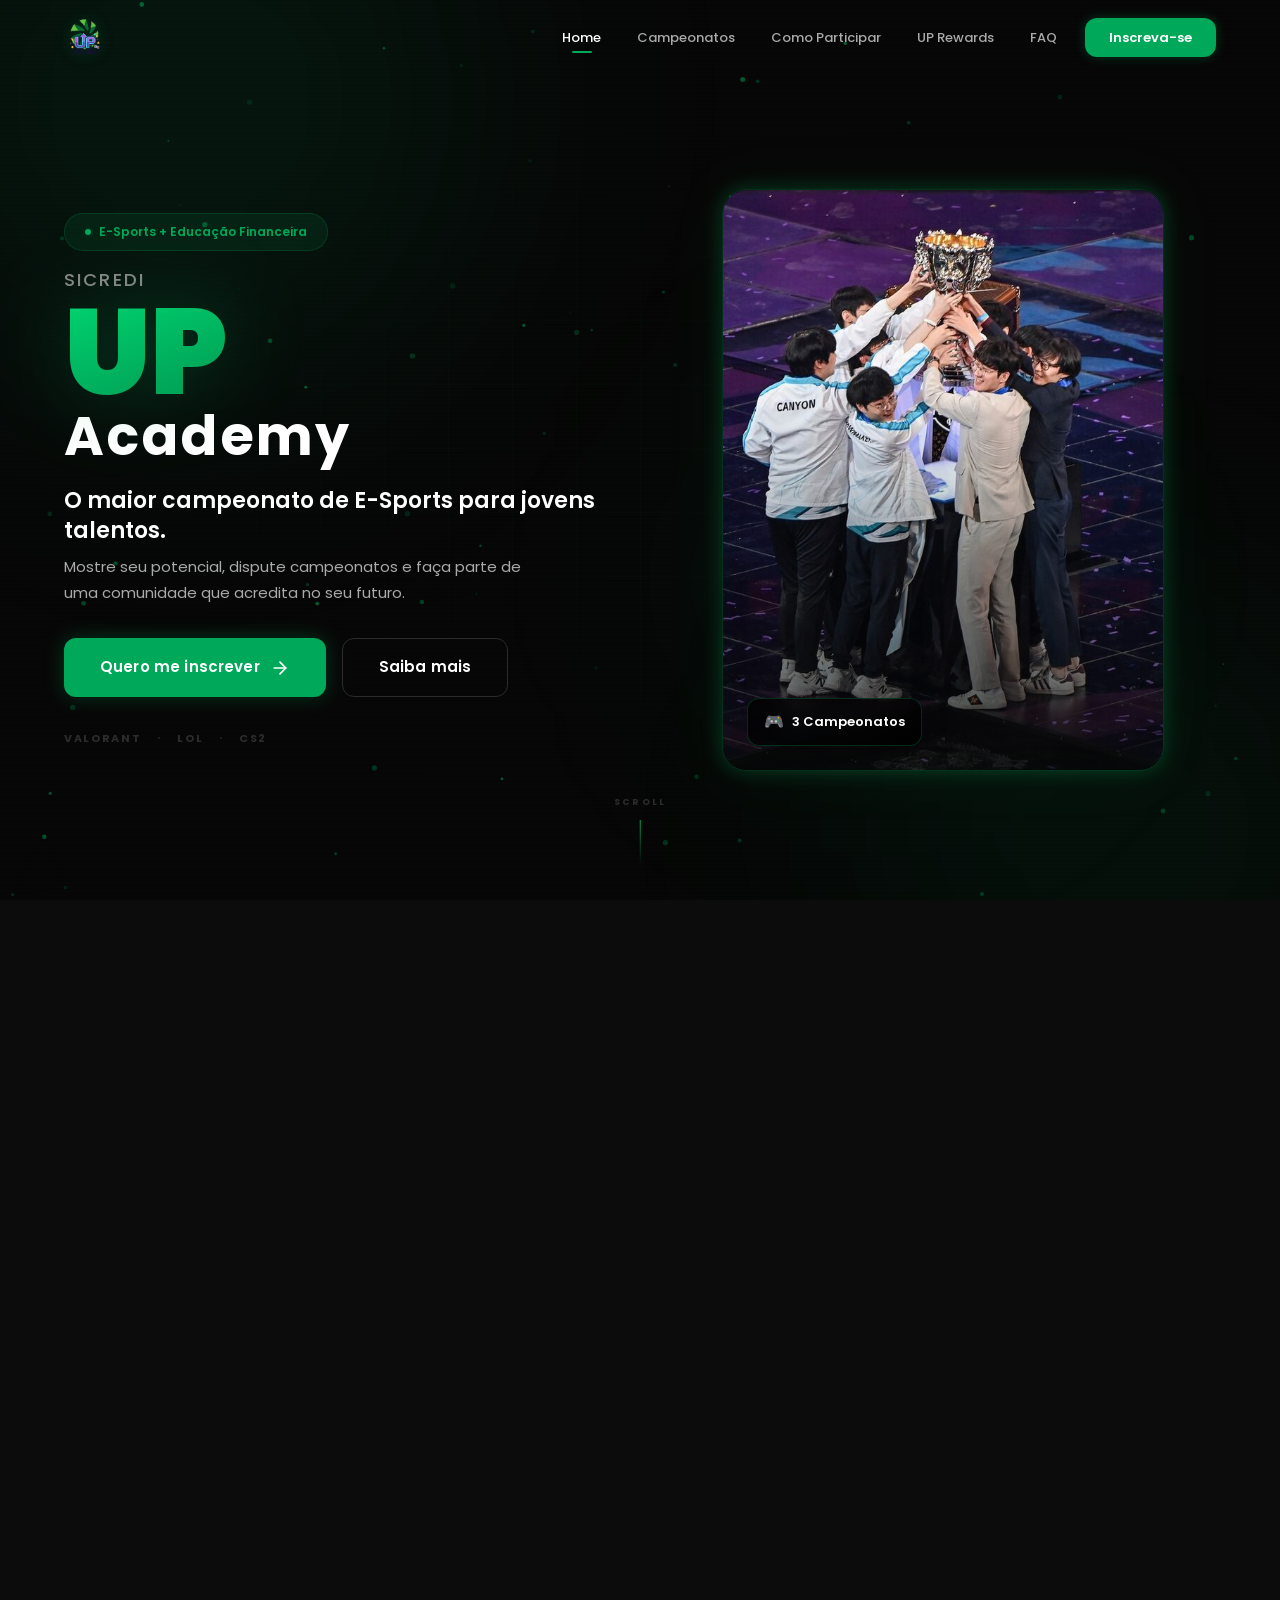
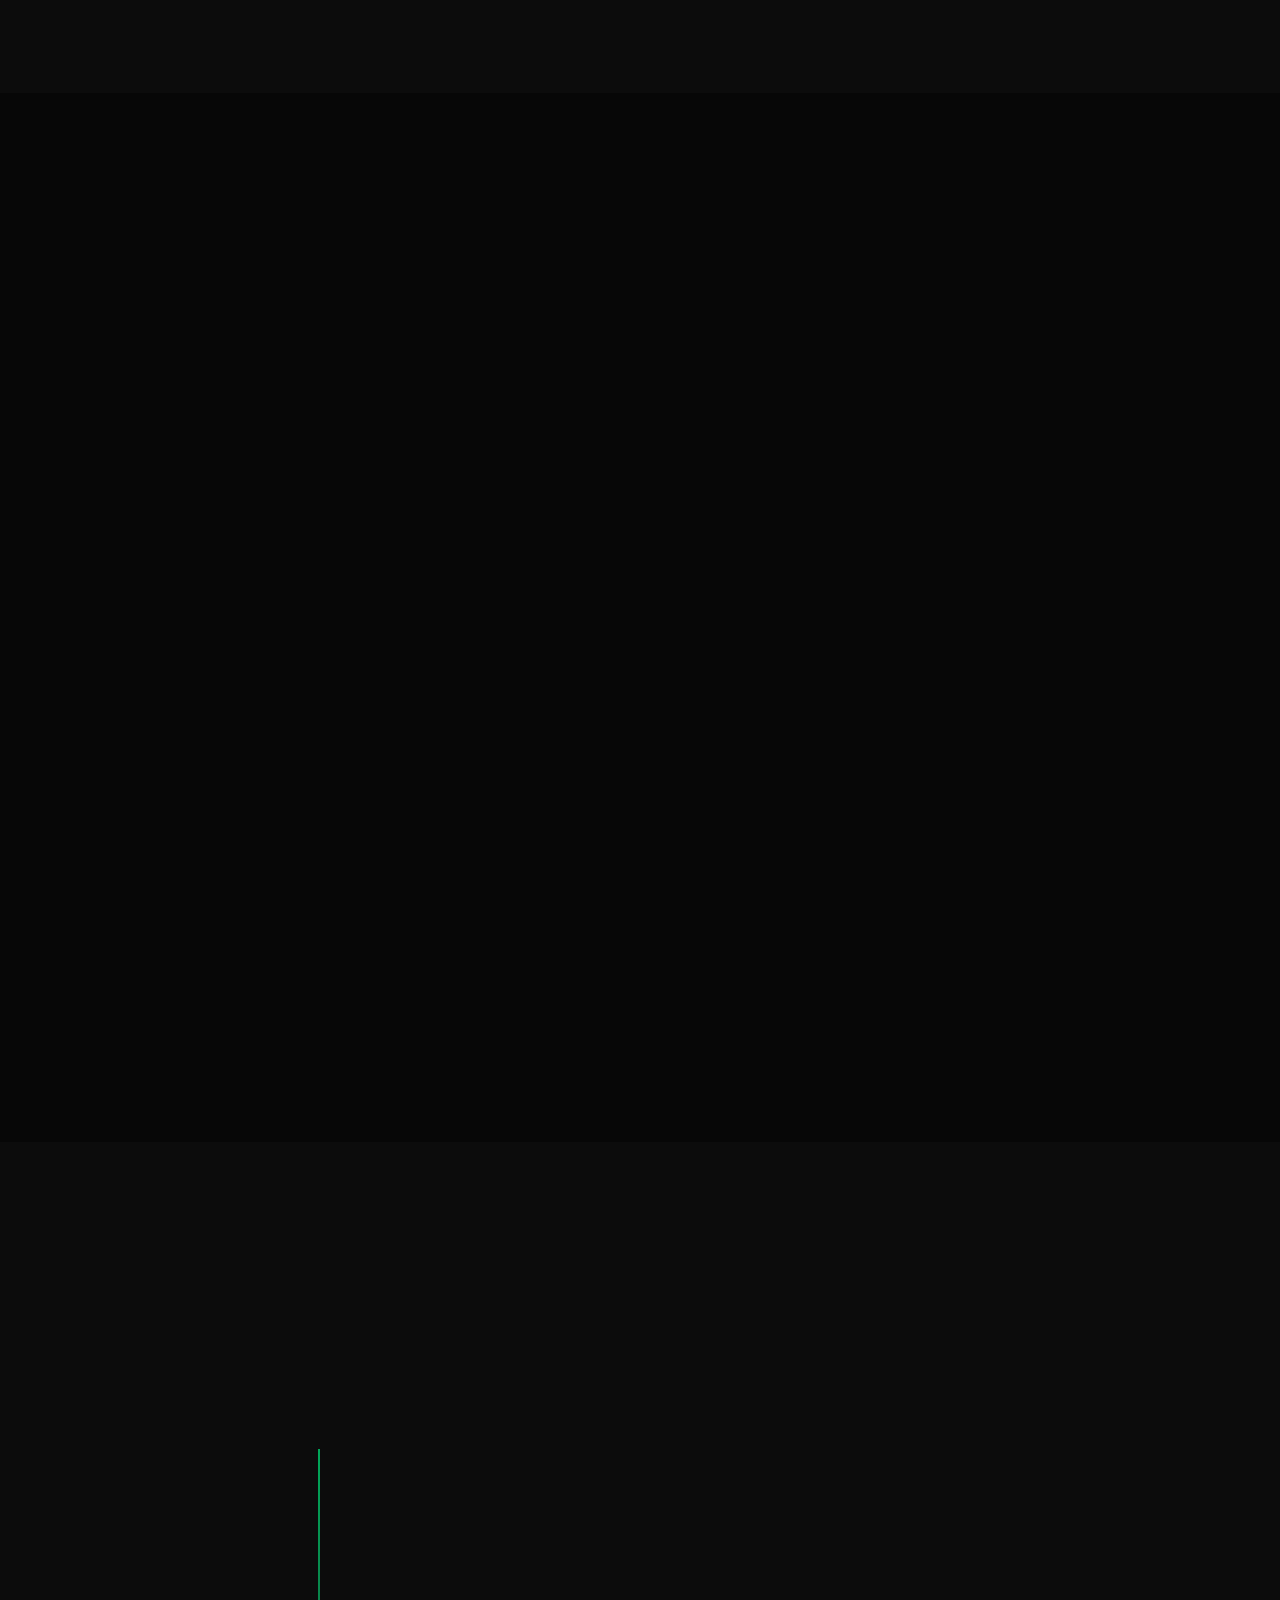
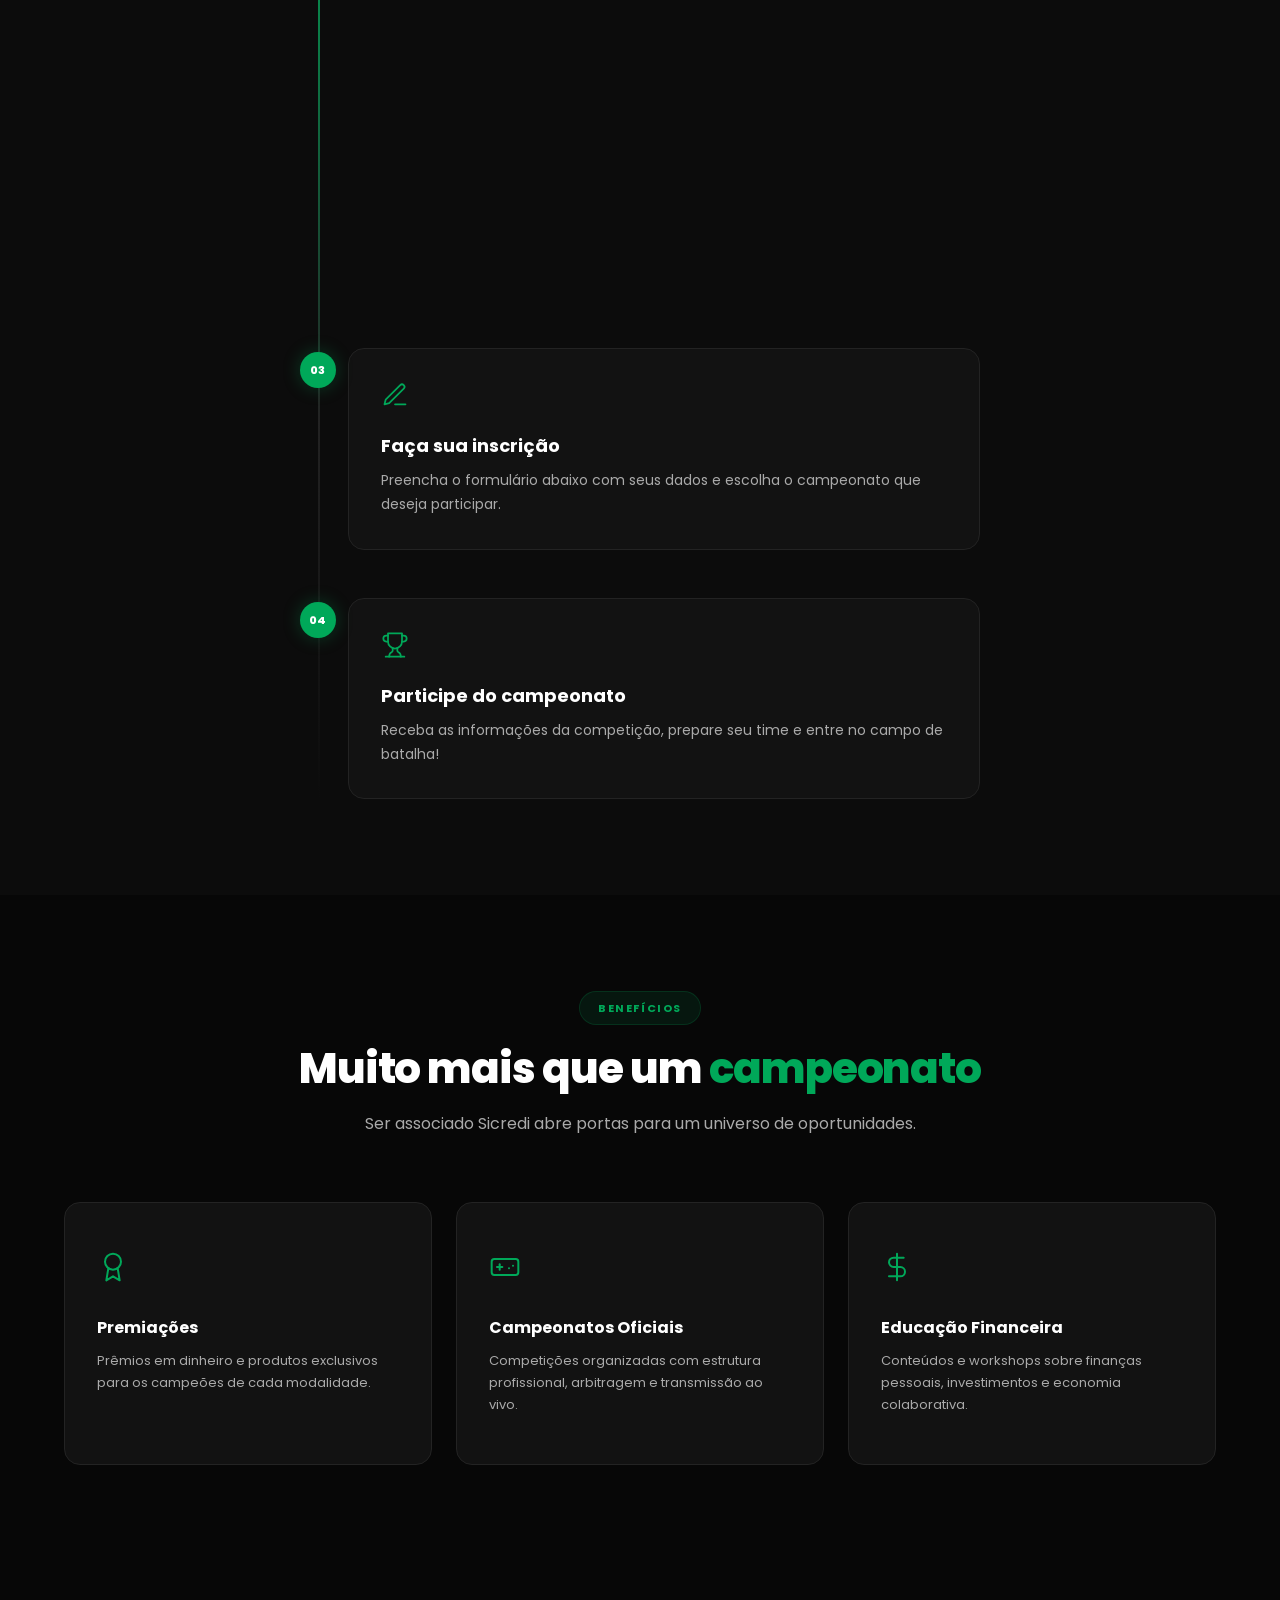
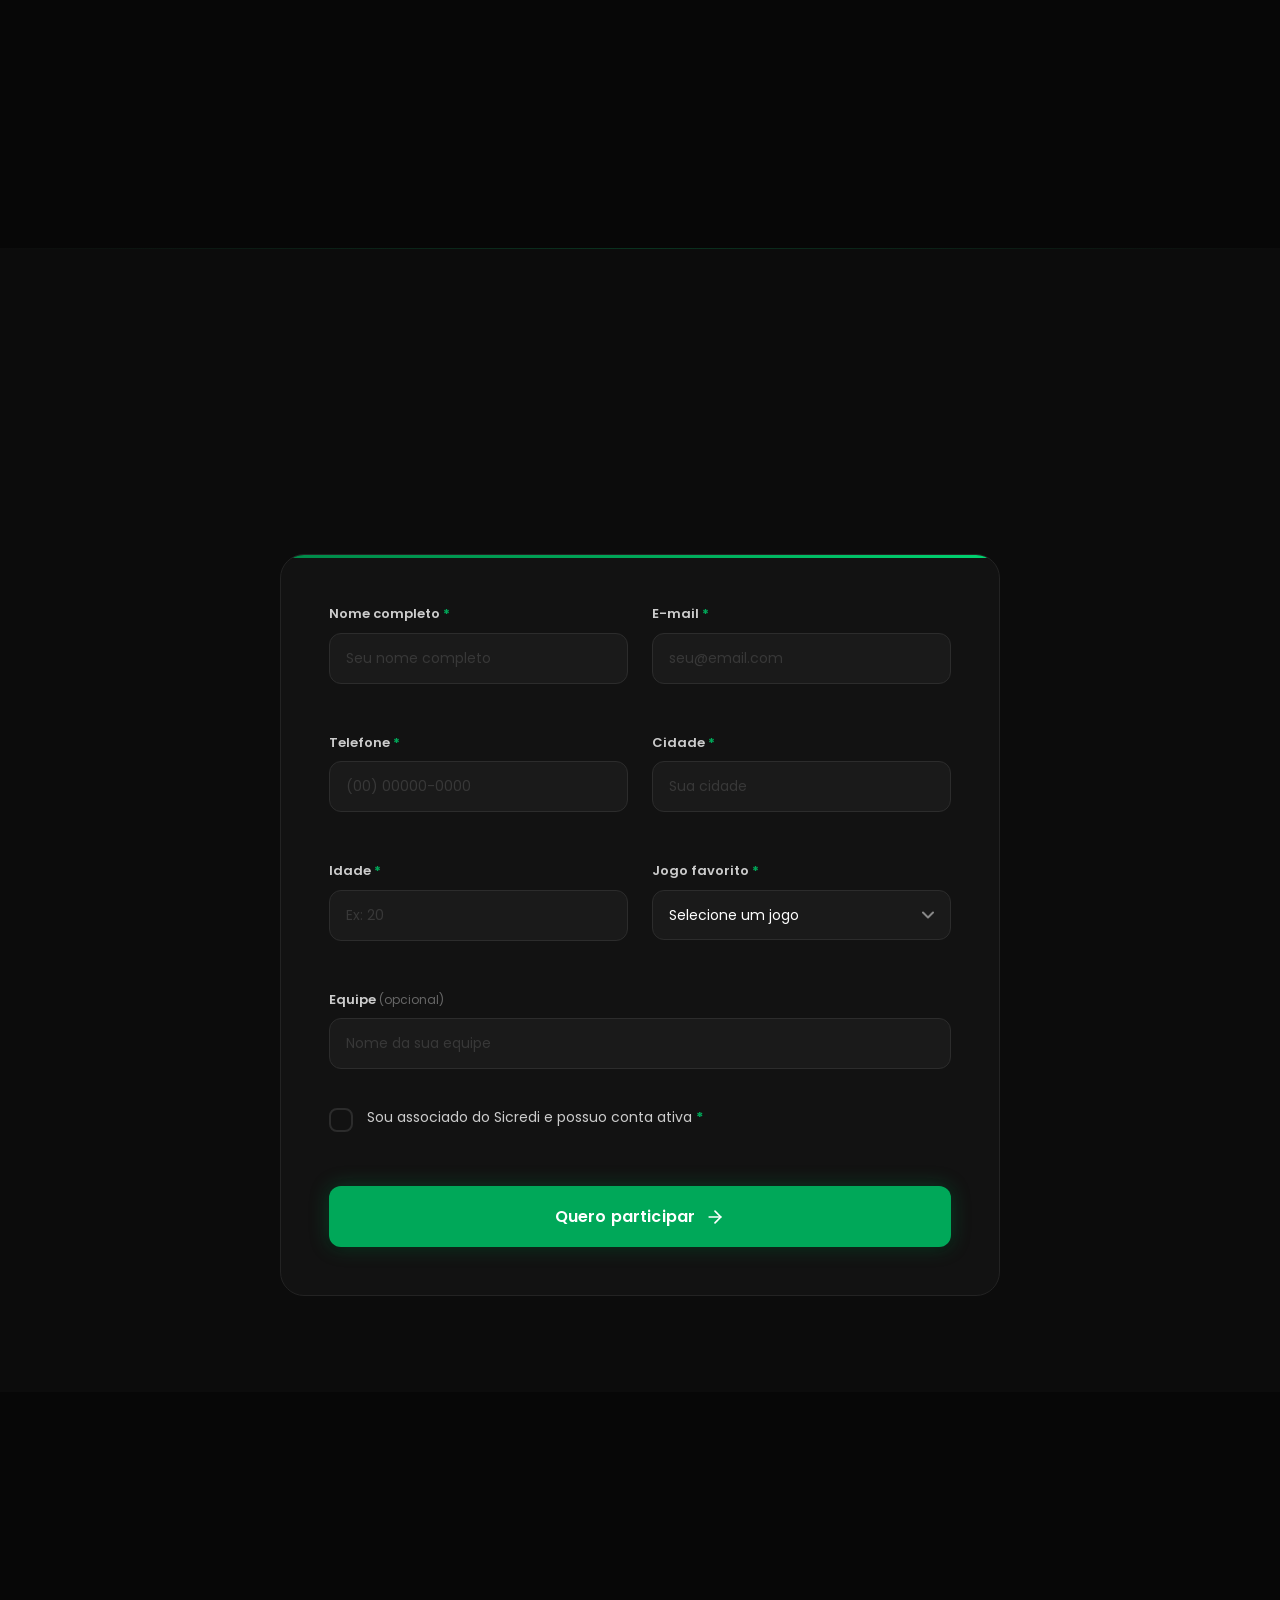
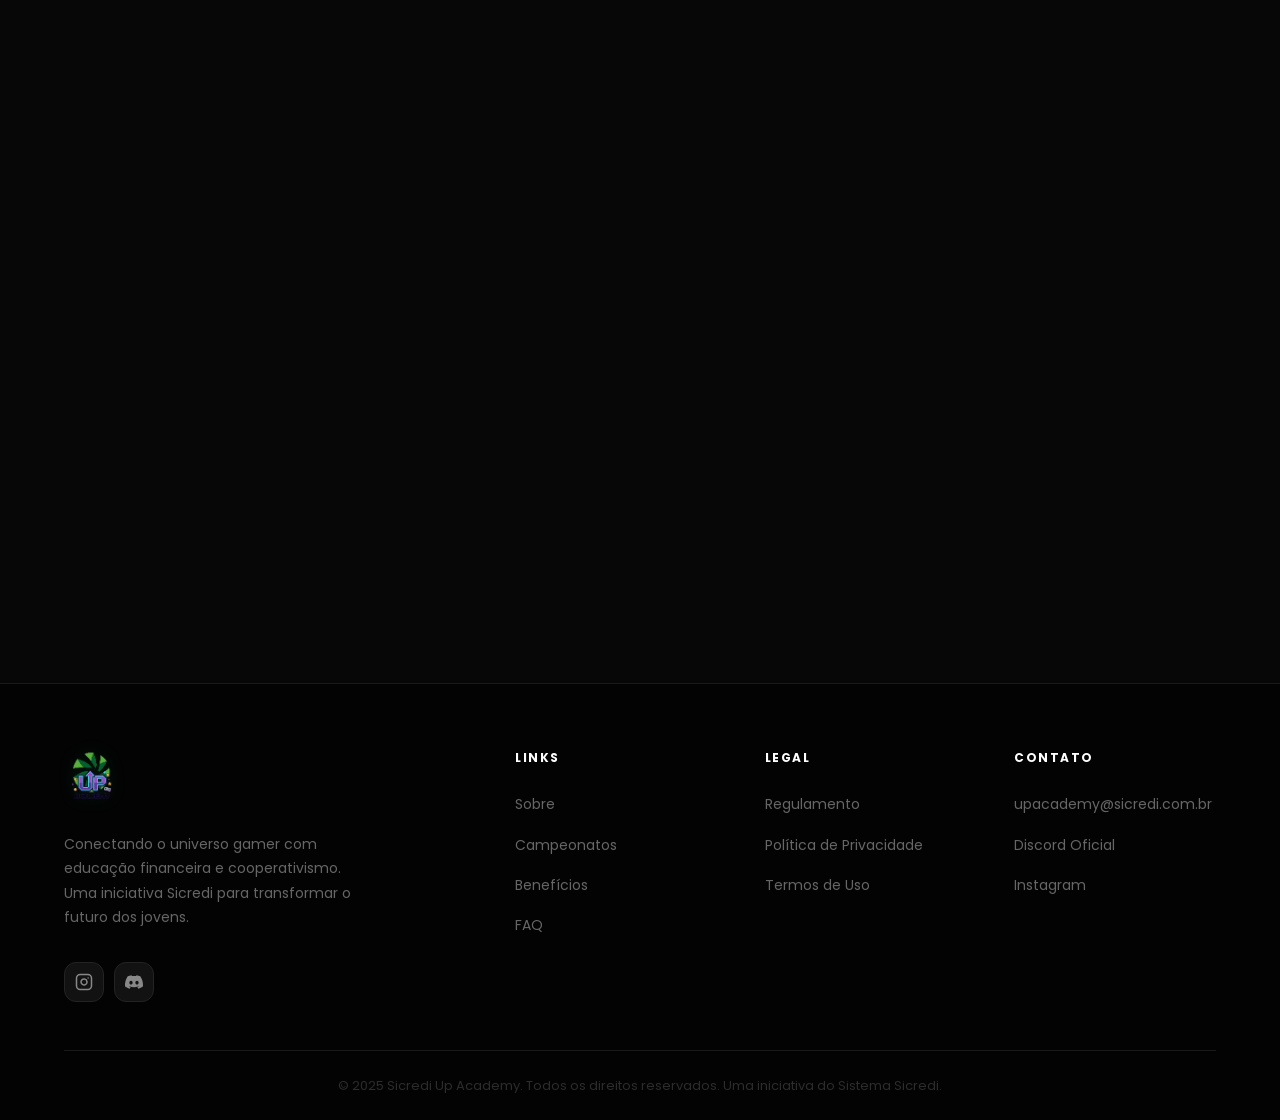
==== commit 60cff4b3: "new sector to the menu html update 1.01 Adicionado novo setor ao menu chamado "UP Rewards", que será" ====
--- a/index.html
+++ b/index.html
@@ -55,13 +55,13 @@
 
       <!-- Links de navegação -->
       <ul class="nav-links" id="navLinks" role="menubar">
-        <li role="none"><a href="#sobre" class="nav-link" role="menuitem">Sobre</a></li>
-        <li role="none"><a href="#campeonatos" class="nav-link" role="menuitem">Campeonatos</a></li>
-        <li role="none"><a href="#como-participar" class="nav-link" role="menuitem">Como Participar</a></li>
-        <li role="none"><a href="#beneficios" class="nav-link" role="menuitem">Benefícios</a></li>
-        <li role="none"><a href="#faq" class="nav-link" role="menuitem">FAQ</a></li>
-        <li role="none"><a href="#inscricao" class="nav-cta" role="menuitem">Inscreva-se</a></li>
-      </ul>
+  <li role="none"><a href="#hero" class="nav-link" role="menuitem">Home</a></li>
+  <li role="none"><a href="#campeonatos" class="nav-link" role="menuitem">Campeonatos</a></li>
+  <li role="none"><a href="#como-participar" class="nav-link" role="menuitem">Como Participar</a></li>
+  <li role="none"><a href="up-rewards.html" class="nav-link nav-link--rewards" role="menuitem">UP Rewards</a></li>
+  <li role="none"><a href="#faq" class="nav-link" role="menuitem">FAQ</a></li>
+  <li role="none"><a href="#inscricao" class="nav-cta" role="menuitem">Inscreva-se</a></li>
+</ul>
 
       <!-- Hamburger mobile -->
       <button class="nav-hamburger" id="hamburger" aria-label="Abrir menu" aria-expanded="false" aria-controls="navLinks">
@@ -629,4 +629,4 @@
 
   <script src="script.js"></script>
 </body>
-</html>+</html>
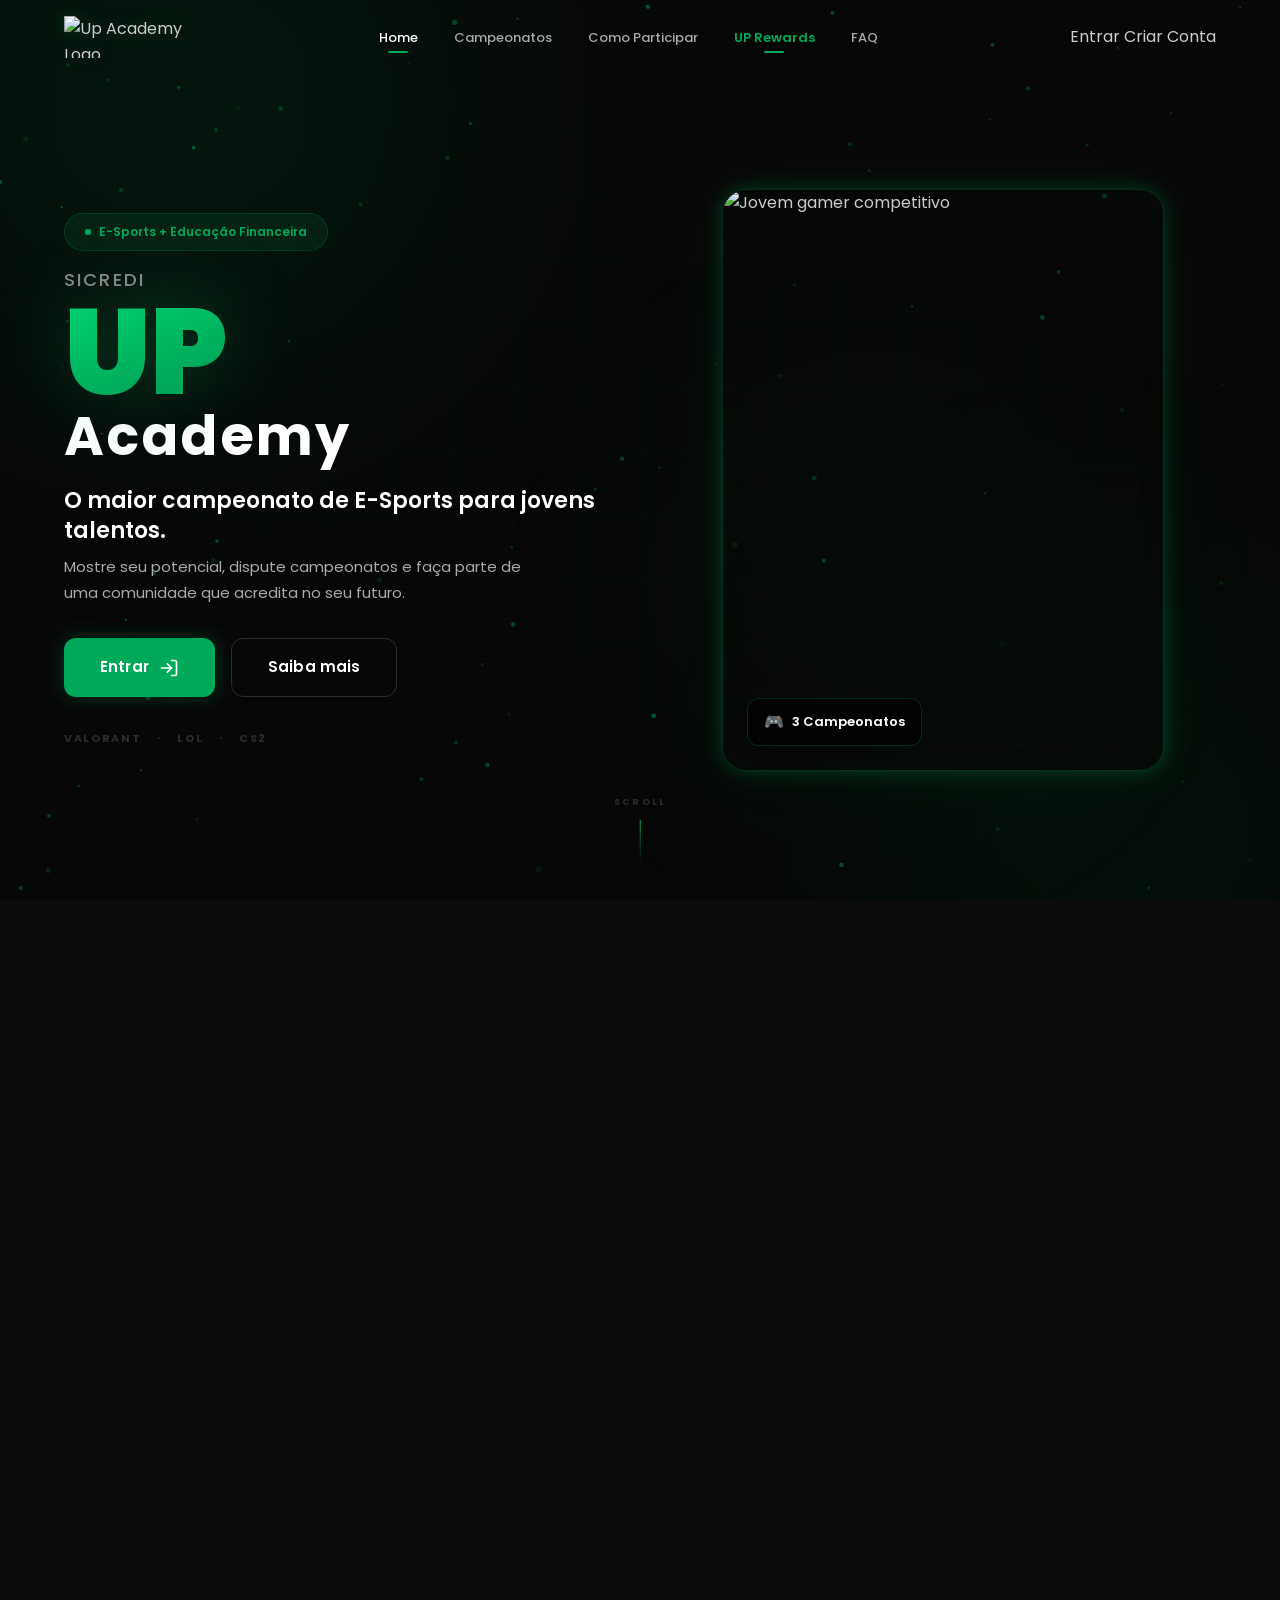
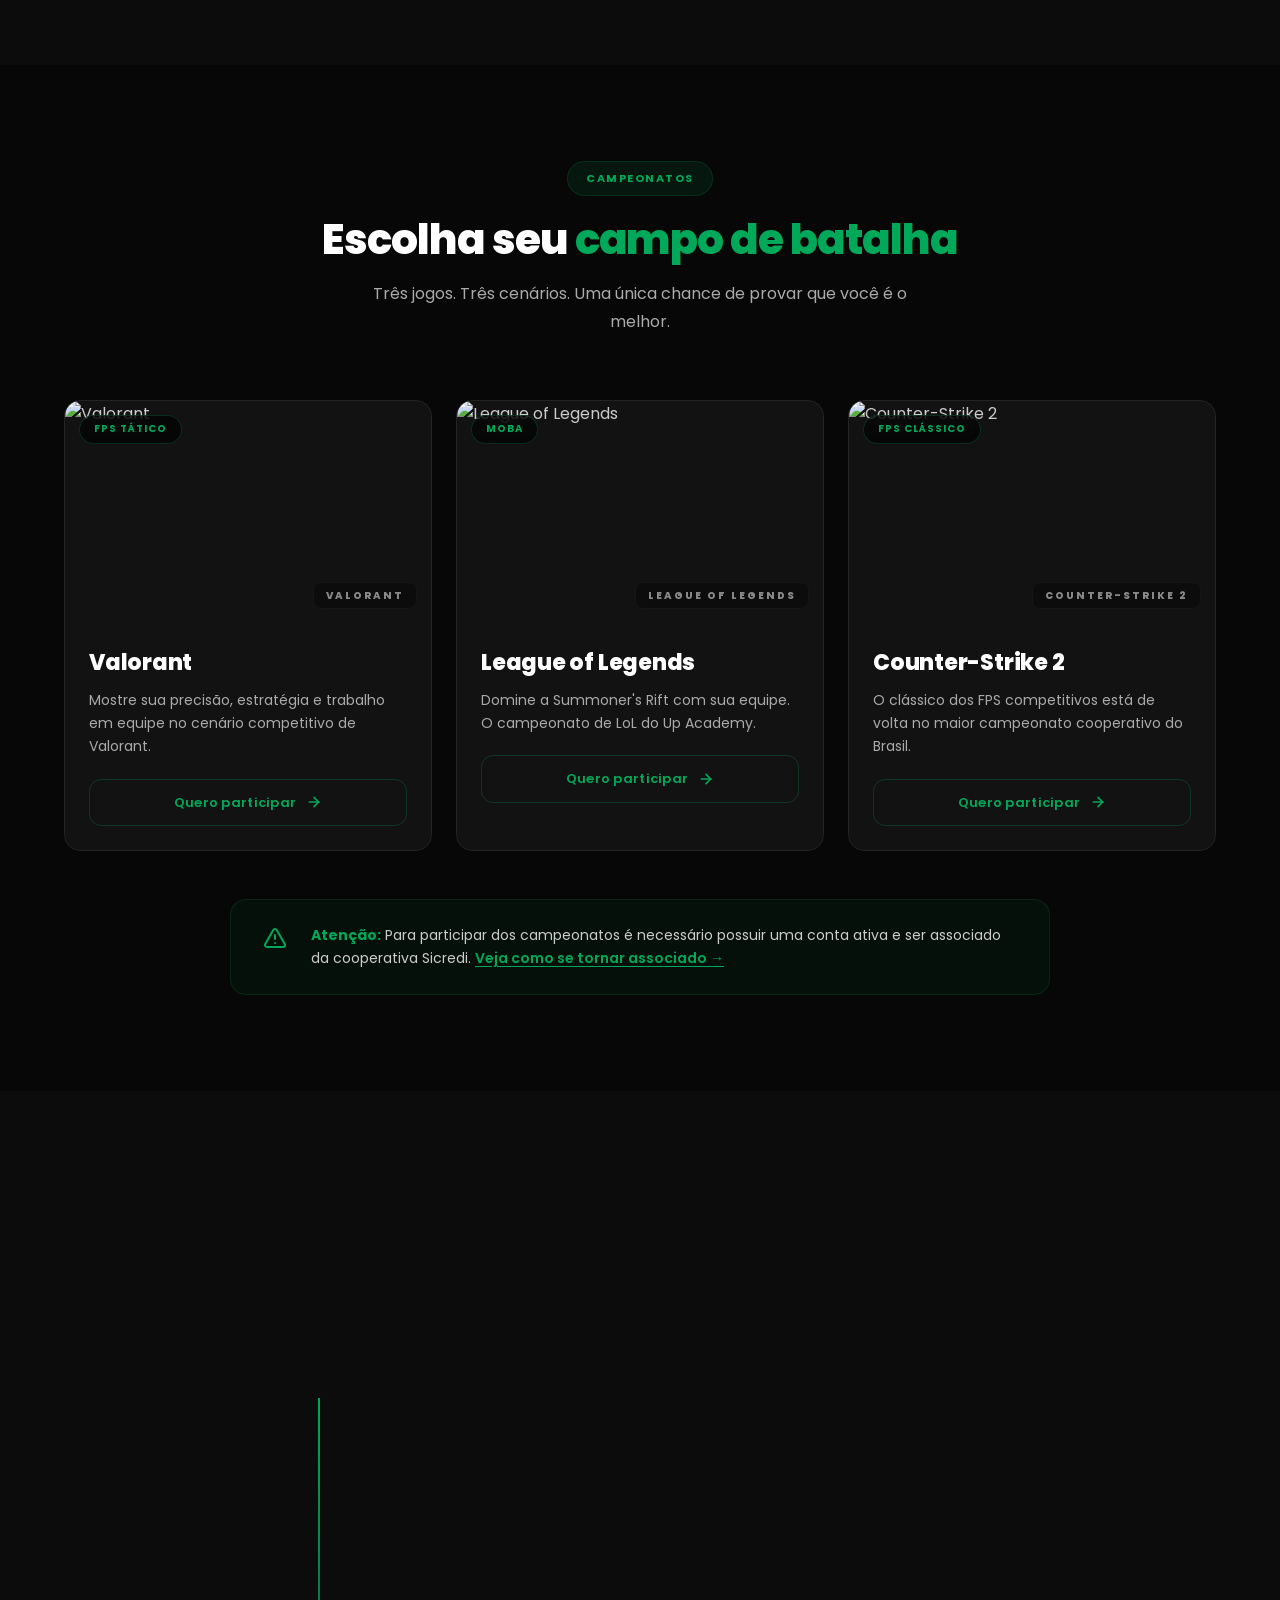
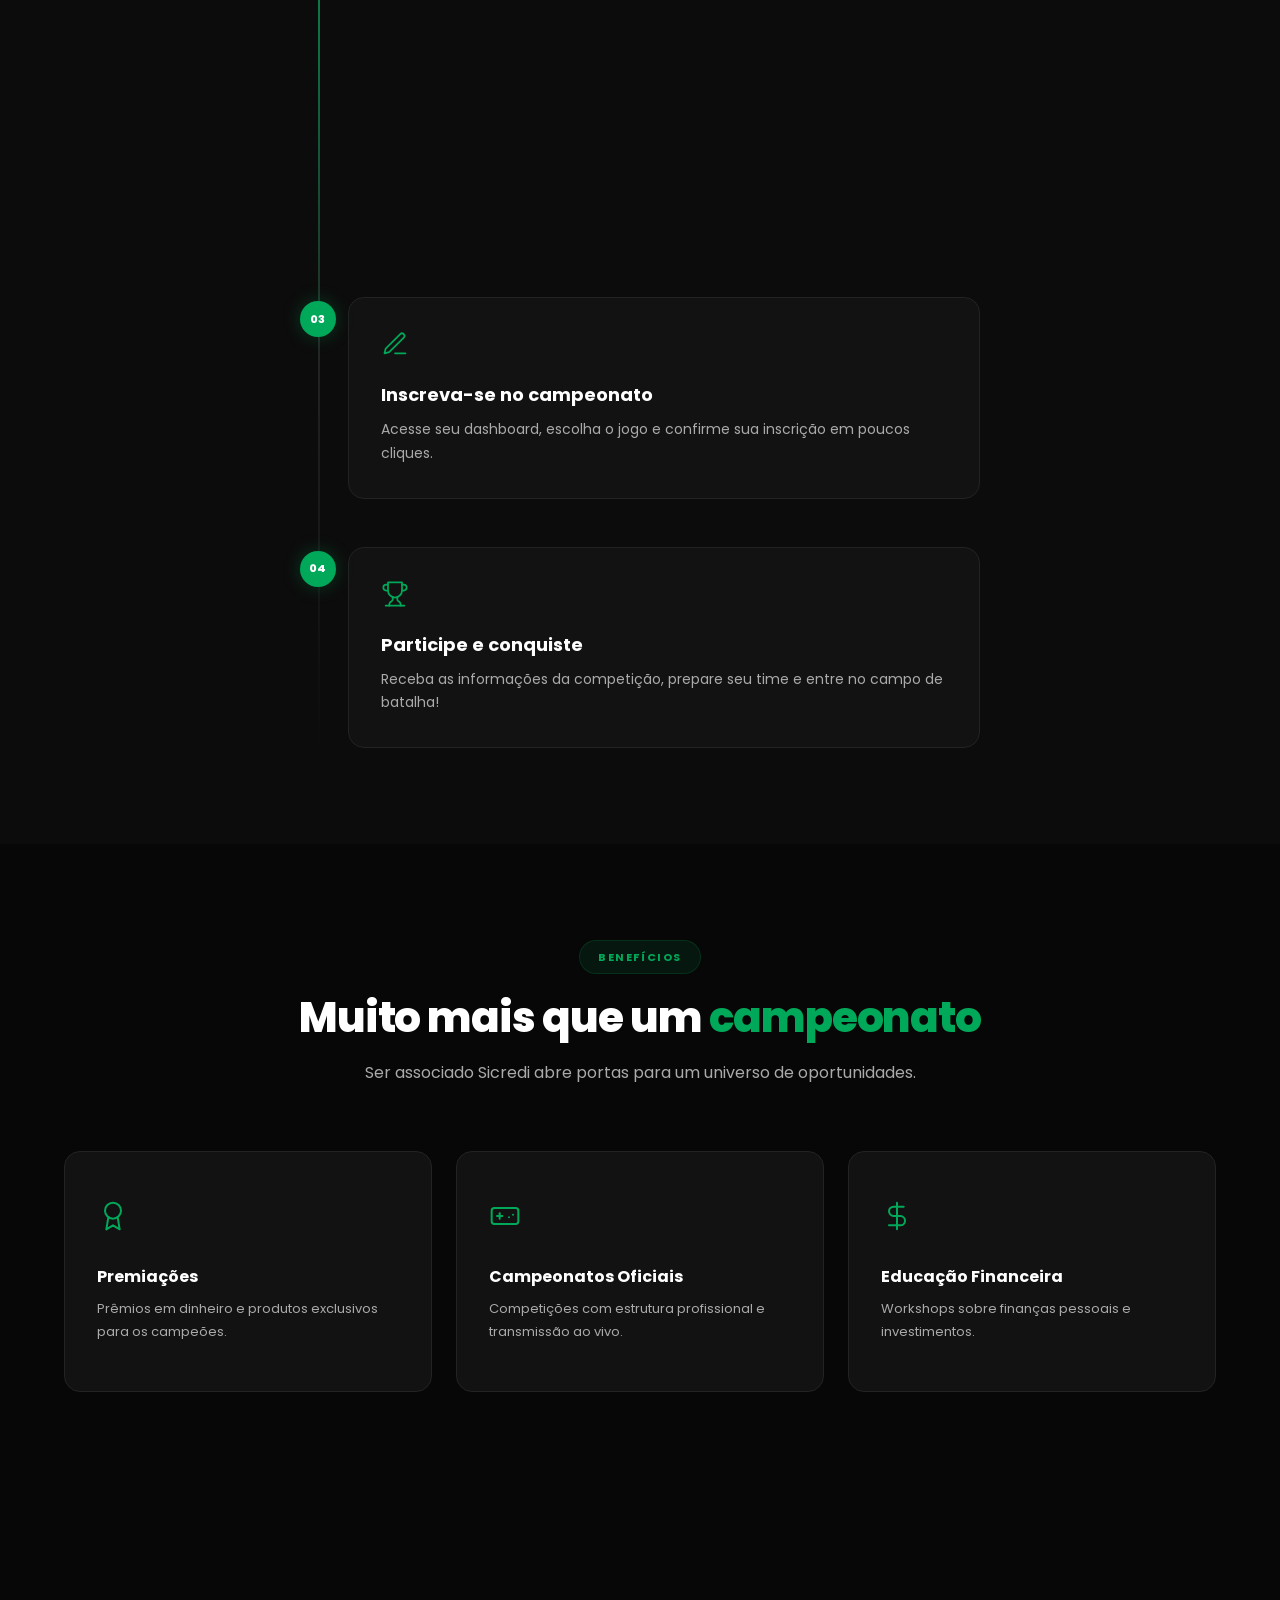
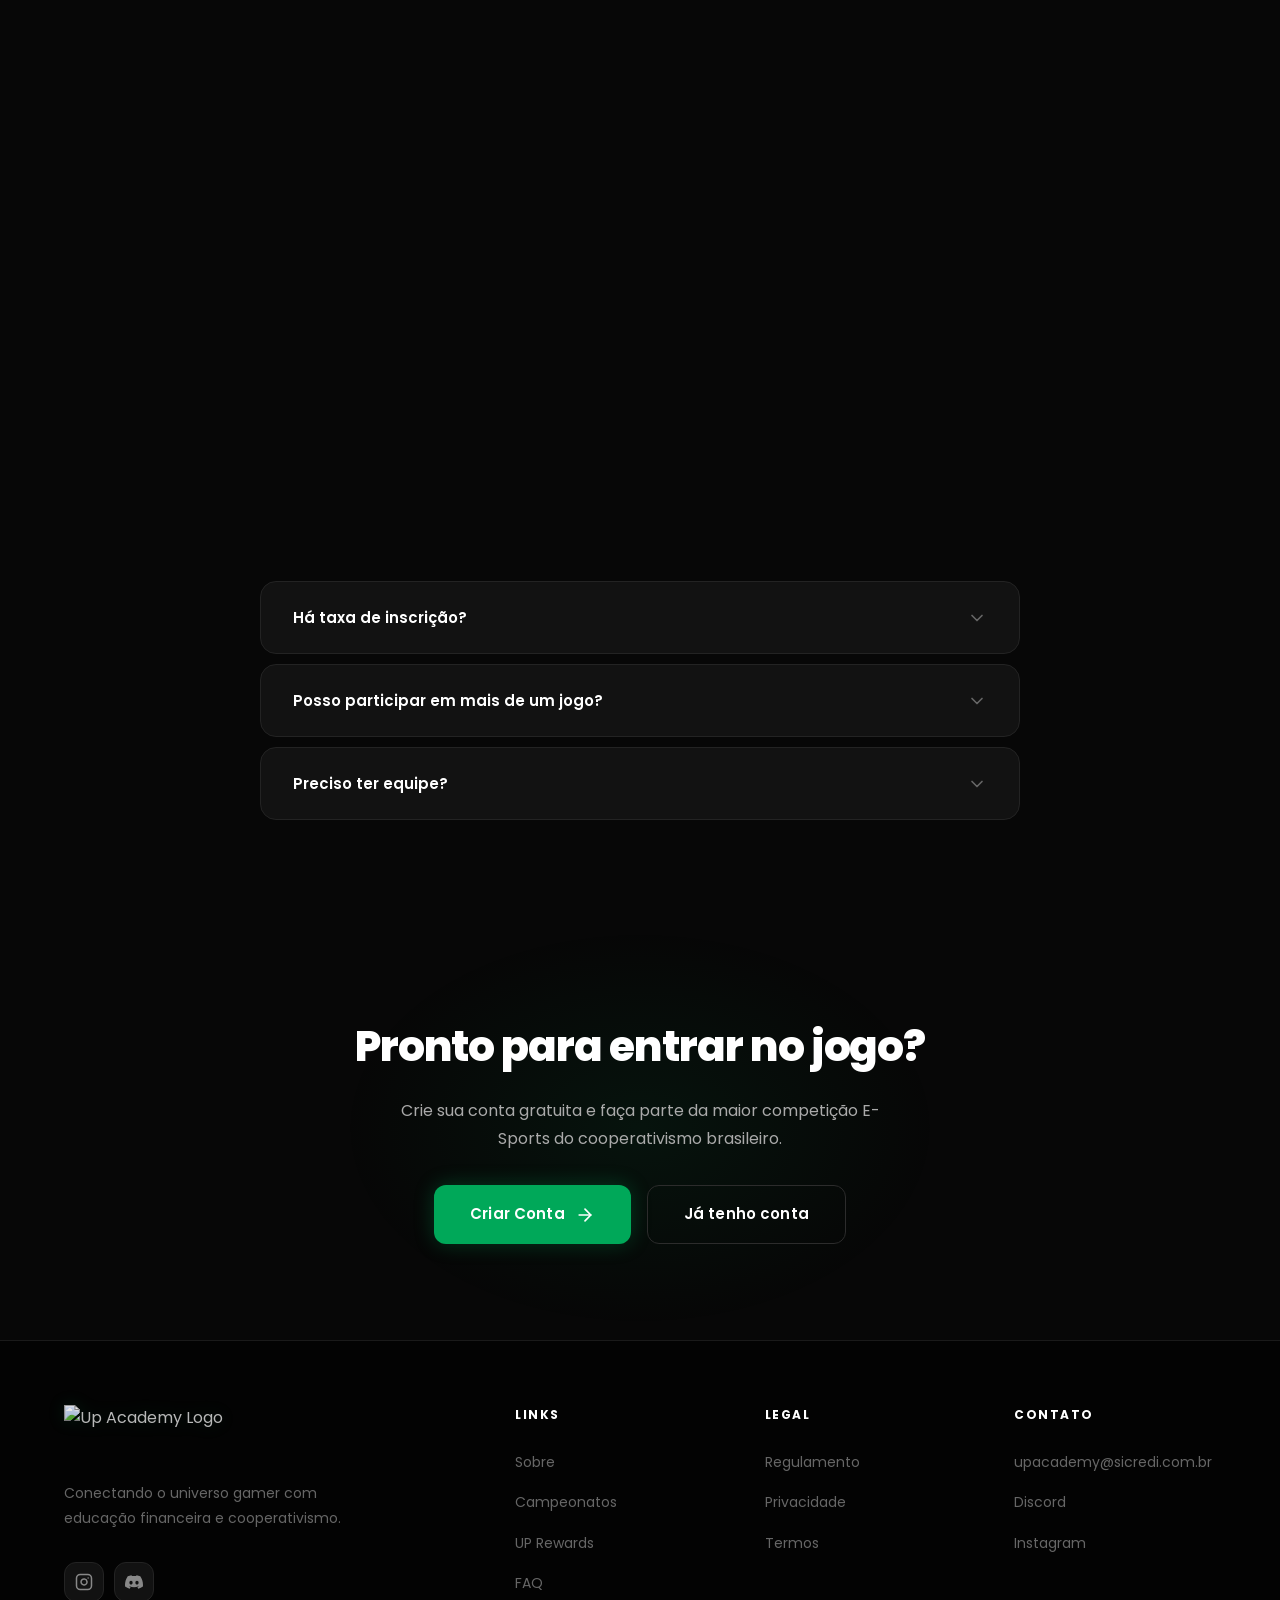
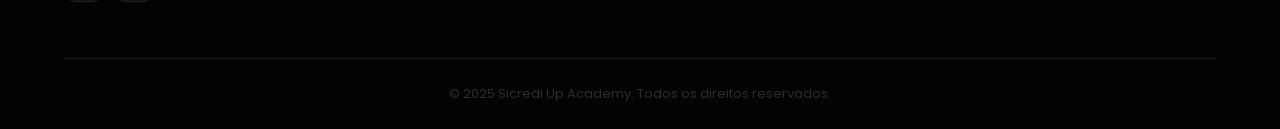
==== commit 9ba89c03: "Add new function login html update 1.02" ====
--- a/index.html
+++ b/index.html
@@ -1,185 +1,110 @@
 <!DOCTYPE html>
 <html lang="pt-BR">
 <head>
-
-  <!-- ========== META & SEO ========== -->
   <meta charset="UTF-8">
   <meta name="viewport" content="width=device-width, initial-scale=1.0">
   <title>Sicredi Up Academy | Campeonato de E-Sports para Jovens Talentos</title>
-  <meta name="description" content="Participe do maior campeonato de E-Sports do Sicredi Up Academy. Valorant, League of Legends e Counter-Strike 2. Inscreva-se e mostre seu potencial!">
-  <meta name="keywords" content="Sicredi, E-Sports, Valorant, League of Legends, Counter-Strike 2, campeonato gamer, educação financeira, cooperativismo, Up Academy">
-  <meta name="author" content="Sicredi Up Academy">
-  <meta name="robots" content="index, follow">
-
-  <!-- Open Graph -->
+  <meta name="description" content="Participe do maior campeonato de E-Sports do Sicredi Up Academy. Valorant, League of Legends e Counter-Strike 2.">
+  <meta name="keywords" content="Sicredi, E-Sports, Valorant, League of Legends, Counter-Strike 2, Up Academy">
   <meta property="og:title" content="Sicredi Up Academy | Campeonato de E-Sports">
-  <meta property="og:description" content="O maior campeonato de E-Sports para jovens talentos. Valorant, LoL e CS2.">
+  <meta property="og:description" content="O maior campeonato de E-Sports para jovens talentos.">
   <meta property="og:type" content="website">
   <meta property="og:locale" content="pt_BR">
-  <meta property="og:image" content="logo1.png">
-
-  <!-- Twitter Card -->
-  <meta name="twitter:card" content="summary_large_image">
-  <meta name="twitter:title" content="Sicredi Up Academy | Campeonato de E-Sports">
-  <meta name="twitter:description" content="O maior campeonato de E-Sports para jovens talentos.">
-  <meta name="twitter:image" content="logo1.png">
-
-  <!-- Favicon — usa a logo do projeto -->
   <link rel="icon" type="image/png" href="logo1.png">
-
-  <!-- Google Fonts: Poppins -->
   <link rel="preconnect" href="https://fonts.googleapis.com">
   <link rel="preconnect" href="https://fonts.gstatic.com" crossorigin>
   <link href="https://fonts.googleapis.com/css2?family=Poppins:wght@300;400;500;600;700;800;900&display=swap" rel="stylesheet">
-
-  <!-- Estilos -->
   <link rel="stylesheet" href="style.css">
 </head>
-
 <body>
 
-  <!-- ================================================================
-       CANVAS DE PARTÍCULAS GLOBAIS — Fixo, cobre todo o site
-       ================================================================ -->
   <canvas id="globalParticles" class="global-particles" aria-hidden="true"></canvas>
 
-  <!-- ================================================================
-       NAVEGAÇÃO PRINCIPAL
-       ================================================================ -->
+  <!-- ==================== NAVBAR ==================== -->
   <nav id="navbar" class="navbar" role="navigation" aria-label="Navegação principal">
     <div class="nav-container">
-      <!-- Logo do projeto (arquivo local logo1.png) -->
-      <a href="#hero" class="nav-logo" aria-label="Sicredi Up Academy - Início">
-        <img src="assets/logo1.png" alt="Up Academy Logo" class="nav-logo-img" width="140" height="48">
+      <a href="index.html" class="nav-logo" aria-label="Sicredi Up Academy - Início">
+        <img src="logo1.png" alt="Up Academy Logo" class="nav-logo-img" width="140" height="48">
       </a>
-
-      <!-- Links de navegação -->
       <ul class="nav-links" id="navLinks" role="menubar">
-  <li role="none"><a href="#hero" class="nav-link" role="menuitem">Home</a></li>
-  <li role="none"><a href="#campeonatos" class="nav-link" role="menuitem">Campeonatos</a></li>
-  <li role="none"><a href="#como-participar" class="nav-link" role="menuitem">Como Participar</a></li>
-  <li role="none"><a href="up-rewards.html" class="nav-link nav-link--rewards" role="menuitem">UP Rewards</a></li>
-  <li role="none"><a href="#faq" class="nav-link" role="menuitem">FAQ</a></li>
-  <li role="none"><a href="#inscricao" class="nav-cta" role="menuitem">Inscreva-se</a></li>
-</ul>
-
-      <!-- Hamburger mobile -->
+        <li role="none"><a href="#hero" class="nav-link active" role="menuitem">Home</a></li>
+        <li role="none"><a href="#campeonatos" class="nav-link" role="menuitem">Campeonatos</a></li>
+        <li role="none"><a href="#como-participar" class="nav-link" role="menuitem">Como Participar</a></li>
+        <li role="none"><a href="up-rewards.html" class="nav-link nav-link--rewards" role="menuitem">UP Rewards</a></li>
+        <li role="none"><a href="#faq" class="nav-link" role="menuitem">FAQ</a></li>
+      </ul>
+      <!-- Container dinâmico: auth.js popula conforme sessão -->
+      <div id="nav-auth" class="nav-auth"></div>
       <button class="nav-hamburger" id="hamburger" aria-label="Abrir menu" aria-expanded="false" aria-controls="navLinks">
-        <span></span>
-        <span></span>
-        <span></span>
+        <span></span><span></span><span></span>
       </button>
     </div>
   </nav>
 
-  <!-- ================================================================
-       HERO SECTION
-       ================================================================ -->
+  <!-- ==================== HERO ==================== -->
   <section id="hero" class="hero" aria-label="Seção principal">
-    <!-- Canvas de partículas do hero (camada extra) -->
     <canvas id="particleCanvas" class="hero-particles" aria-hidden="true"></canvas>
-
-    <!-- Glows animados -->
     <div class="hero-glow hero-glow-1" aria-hidden="true"></div>
     <div class="hero-glow hero-glow-2" aria-hidden="true"></div>
     <div class="hero-glow hero-glow-3" aria-hidden="true"></div>
-
-    <!-- Grid pattern -->
     <div class="hero-grid" aria-hidden="true"></div>
-
-    <!-- Scanline gamer -->
     <div class="hero-scanline" aria-hidden="true"></div>
 
     <div class="hero-container">
       <div class="hero-content">
-        <div class="hero-badge animate-on-scroll" aria-hidden="true">
-          <span class="badge-dot"></span>
-          E-Sports + Educação Financeira
-        </div>
-
+        <div class="hero-badge animate-on-scroll" aria-hidden="true"><span class="badge-dot"></span>E-Sports + Educação Financeira</div>
         <h1 class="hero-title animate-on-scroll">
           <span class="title-sicredi">Sicredi</span>
           <span class="title-up">UP</span>
           <span class="title-academy">Academy</span>
         </h1>
-
         <p class="hero-subtitle animate-on-scroll">O maior campeonato de E-Sports para jovens talentos.</p>
-
         <p class="hero-text animate-on-scroll">Mostre seu potencial, dispute campeonatos e faça parte de uma comunidade que acredita no seu futuro.</p>
-
         <div class="hero-buttons animate-on-scroll">
-          <a href="#inscricao" class="btn btn-primary btn-lg">
-            <span>Quero me inscrever</span>
-            <svg width="20" height="20" viewBox="0 0 24 24" fill="none" stroke="currentColor" stroke-width="2" stroke-linecap="round" stroke-linejoin="round" aria-hidden="true"><path d="M5 12h14"/><path d="m12 5 7 7-7 7"/></svg>
+          <a href="login.html" class="btn btn-primary btn-lg">
+            <span>Entrar</span>
+            <svg width="20" height="20" viewBox="0 0 24 24" fill="none" stroke="currentColor" stroke-width="2" stroke-linecap="round" stroke-linejoin="round" aria-hidden="true"><path d="M15 3h4a2 2 0 0 1 2 2v14a2 2 0 0 1-2 2h-4"/><polyline points="10 17 15 12 10 7"/><line x1="15" x2="3" y1="12" y2="12"/></svg>
           </a>
           <a href="#sobre" class="btn btn-secondary btn-lg">Saiba mais</a>
         </div>
-
         <div class="hero-games-indicator animate-on-scroll" aria-label="Jogos disponíveis">
-          <span class="game-indicator" data-game="val">VALORANT</span>
+          <span class="game-indicator">VALORANT</span>
           <span class="game-indicator-divider" aria-hidden="true">•</span>
-          <span class="game-indicator" data-game="lol">LOL</span>
+          <span class="game-indicator">LOL</span>
           <span class="game-indicator-divider" aria-hidden="true">•</span>
-          <span class="game-indicator" data-game="cs2">CS2</span>
-        </div>
-      </div>
-
+          <span class="game-indicator">CS2</span>
+        </div>
+      </div>
       <div class="hero-image animate-on-scroll">
         <div class="hero-image-wrapper">
-          <img src="assets/campeao.jpg" alt="Jovem gamer competitivo com equipamento profissional" width="600" height="750" loading="eager">
+          <img src="https://images.unsplash.com/photo-1542751371-adc38448a05e?w=600&h=750&fit=crop&crop=center" alt="Jovem gamer competitivo" width="600" height="750" loading="eager">
           <div class="hero-image-overlay" aria-hidden="true"></div>
           <div class="hero-image-border" aria-hidden="true"></div>
-          <div class="hero-image-tag" aria-hidden="true">
-            <span class="tag-icon">🎮</span>
-            <span>3 Campeonatos</span>
-          </div>
-        </div>
-      </div>
-    </div>
-
-    <div class="hero-scroll-indicator" aria-hidden="true">
-      <span>Scroll</span>
-      <div class="scroll-line"></div>
-    </div>
-  </section>
-
-  <!-- ================================================================
-       SEÇÃO SOBRE
-       ================================================================ -->
+          <div class="hero-image-tag" aria-hidden="true"><span class="tag-icon">🎮</span><span>3 Campeonatos</span></div>
+        </div>
+      </div>
+    </div>
+    <div class="hero-scroll-indicator" aria-hidden="true"><span>Scroll</span><div class="scroll-line"></div></div>
+  </section>
+
+  <!-- ==================== SOBRE ==================== -->
   <section id="sobre" class="section section-sobre" aria-labelledby="sobre-title">
     <div class="container">
       <div class="sobre-grid">
         <div class="sobre-content">
           <span class="section-tag animate-on-scroll">Sobre o projeto</span>
-          <h2 id="sobre-title" class="section-title animate-on-scroll">
-            O Sicredi acredita no <span class="text-green">desenvolvimento dos jovens</span>
-          </h2>
-          <p class="section-description animate-on-scroll" style="text-align:left; margin:0 0 16px 0;">
-            O Sicredi Up Academy é uma iniciativa inovadora que conecta o universo gamer com educação financeira e cooperativismo. Acreditamos que o esporte eletrônico é uma poderosa ferramenta de engajamento, aprendizado e transformação social.
-          </p>
-          <p class="section-description animate-on-scroll" style="text-align:left; margin:0;">
-            Através de campeonatos de E-Sports, oferecemos aos jovens a oportunidade de desenvolver habilidades como trabalho em equipe, liderança, estratégia e resiliência — competências essenciais para a vida profissional e pessoal.
-          </p>
-
+          <h2 id="sobre-title" class="section-title animate-on-scroll">O Sicredi acredita no <span class="text-green">desenvolvimento dos jovens</span></h2>
+          <p class="section-description animate-on-scroll" style="text-align:left;margin:0 0 16px 0;">O Sicredi Up Academy é uma iniciativa inovadora que conecta o universo gamer com educação financeira e cooperativismo. Acreditamos que o esporte eletrônico é uma poderosa ferramenta de engajamento e transformação social.</p>
+          <p class="section-description animate-on-scroll" style="text-align:left;margin:0;">Através de campeonatos de E-Sports, oferecemos aos jovens a oportunidade de desenvolver trabalho em equipe, liderança, estratégia e resiliência.</p>
           <div class="sobre-stats animate-on-scroll">
-            <div class="stat-item">
-              <span class="stat-number" data-target="3">0</span>
-              <span class="stat-label">Jogos</span>
-            </div>
-            <div class="stat-item">
-              <span class="stat-number" data-target="500" data-suffix="+">0</span>
-              <span class="stat-label">Jogadores</span>
-            </div>
-            <div class="stat-item">
-              <span class="stat-number" data-target="10" data-prefix="R$" data-suffix="k+">0</span>
-              <span class="stat-label">Em prêmios</span>
-            </div>
-          </div>
-        </div>
-
+            <div class="stat-item"><span class="stat-number" data-target="3">0</span><span class="stat-label">Jogos</span></div>
+            <div class="stat-item"><span class="stat-number" data-target="500" data-suffix="+">0</span><span class="stat-label">Jogadores</span></div>
+            <div class="stat-item"><span class="stat-number" data-target="10" data-prefix="R$" data-suffix="k+">0</span><span class="stat-label">Em prêmios</span></div>
+          </div>
+        </div>
         <div class="sobre-image animate-on-scroll">
           <div class="sobre-image-wrapper">
-            <img src="assets/arena-gamer.jpg" alt="Comunidade de gamers em evento de E-Sports" width="600" height="500" loading="lazy">
+            <img src="https://images.unsplash.com/photo-1511512578047-dfb367046420?w=600&h=500&fit=crop&crop=center" alt="Comunidade gamer" width="600" height="500" loading="lazy">
             <div class="sobre-image-accent" aria-hidden="true"></div>
             <div class="sobre-image-corner sobre-image-corner--tl" aria-hidden="true"></div>
             <div class="sobre-image-corner sobre-image-corner--br" aria-hidden="true"></div>
@@ -189,444 +114,173 @@
     </div>
   </section>
 
-  <!-- ================================================================
-       SEÇÃO CAMPEONATOS — Imagens reais dos jogos
-       ================================================================ -->
+  <!-- ==================== CAMPEONATOS ==================== -->
   <section id="campeonatos" class="section section-campeonatos" aria-labelledby="campeonatos-title">
     <div class="container">
       <div class="section-header">
         <span class="section-tag animate-on-scroll">Campeonatos</span>
-        <h2 id="campeonatos-title" class="section-title animate-on-scroll">
-          Escolha seu <span class="text-green">campo de batalha</span>
-        </h2>
-        <p class="section-description animate-on-scroll">
-          Três jogos. Três cenários. Uma única chance de provar que você é o melhor.
-        </p>
-      </div>
-
+        <h2 id="campeonatos-title" class="section-title animate-on-scroll">Escolha seu <span class="text-green">campo de batalha</span></h2>
+        <p class="section-description animate-on-scroll">Três jogos. Três cenários. Uma única chance de provar que você é o melhor.</p>
+      </div>
       <div class="campeonatos-grid">
-        <!-- Card: Valorant -->
         <article class="game-card animate-on-scroll" data-game="valorant">
           <div class="game-card-image">
-            <!-- Imagem temática de Valorant — agente/tático/FPS -->
-            <img src="assets/valorant.jpg" alt="Campeonato de Valorant — FPS Tático competitivo" width="600" height="400" loading="lazy">
+            <img src="https://images.unsplash.com/photo-1605379399642-870262d3d051?w=600&h=400&fit=crop&crop=center" alt="Valorant" width="600" height="400" loading="lazy">
             <div class="game-card-overlay" aria-hidden="true"></div>
             <span class="game-card-badge">FPS Tático</span>
-            <!-- Logo do jogo -->
-            <div class="game-card-logo" aria-hidden="true">
-              <span class="game-logo-text">VALORANT</span>
-            </div>
+            <div class="game-card-logo" aria-hidden="true"><span class="game-logo-text">VALORANT</span></div>
           </div>
           <div class="game-card-content">
             <h3 class="game-card-title">Valorant</h3>
-            <p class="game-card-desc">Mostre sua precisão, estratégia e trabalho em equipe no cenário competitivo de Valorant. Forme seu squad e conquiste a vitória.</p>
-            <a href="#inscricao" class="btn btn-card">
-              <span>Quero participar</span>
-              <svg width="16" height="16" viewBox="0 0 24 24" fill="none" stroke="currentColor" stroke-width="2.5" stroke-linecap="round" stroke-linejoin="round" aria-hidden="true"><path d="M5 12h14"/><path d="m12 5 7 7-7 7"/></svg>
-            </a>
+            <p class="game-card-desc">Mostre sua precisão, estratégia e trabalho em equipe no cenário competitivo de Valorant.</p>
+            <a href="login.html" class="btn btn-card"><span>Quero participar</span><svg width="16" height="16" viewBox="0 0 24 24" fill="none" stroke="currentColor" stroke-width="2.5" stroke-linecap="round" stroke-linejoin="round" aria-hidden="true"><path d="M5 12h14"/><path d="m12 5 7 7-7 7"/></svg></a>
           </div>
           <div class="game-card-glow" aria-hidden="true"></div>
         </article>
-
-        <!-- Card: League of Legends -->
         <article class="game-card animate-on-scroll" data-game="lol">
           <div class="game-card-image">
-            <!-- Imagem temática de League of Legends — batalha épica/fantasia -->
-            <img src="assets/league-of-legends.jpg" alt="Campeonato de League of Legends — MOBA competitivo" width="600" height="400" loading="lazy">
+            <img src="https://images.unsplash.com/photo-1538481199705-c710c4e965fc?w=600&h=400&fit=crop&crop=center" alt="League of Legends" width="600" height="400" loading="lazy">
             <div class="game-card-overlay" aria-hidden="true"></div>
             <span class="game-card-badge">MOBA</span>
-            <div class="game-card-logo" aria-hidden="true">
-              <span class="game-logo-text">LEAGUE OF LEGENDS</span>
-            </div>
+            <div class="game-card-logo" aria-hidden="true"><span class="game-logo-text">LEAGUE OF LEGENDS</span></div>
           </div>
           <div class="game-card-content">
             <h3 class="game-card-title">League of Legends</h3>
-            <p class="game-card-desc">Domine a Summoner's Rift com sua equipe. O campeonato de LoL do Up Academy é a sua chance de brilhar no mapa.</p>
-            <a href="#inscricao" class="btn btn-card">
-              <span>Quero participar</span>
-              <svg width="16" height="16" viewBox="0 0 24 24" fill="none" stroke="currentColor" stroke-width="2.5" stroke-linecap="round" stroke-linejoin="round" aria-hidden="true"><path d="M5 12h14"/><path d="m12 5 7 7-7 7"/></svg>
-            </a>
+            <p class="game-card-desc">Domine a Summoner's Rift com sua equipe. O campeonato de LoL do Up Academy.</p>
+            <a href="login.html" class="btn btn-card"><span>Quero participar</span><svg width="16" height="16" viewBox="0 0 24 24" fill="none" stroke="currentColor" stroke-width="2.5" stroke-linecap="round" stroke-linejoin="round" aria-hidden="true"><path d="M5 12h14"/><path d="m12 5 7 7-7 7"/></svg></a>
           </div>
           <div class="game-card-glow" aria-hidden="true"></div>
         </article>
-
-        <!-- Card: Counter-Strike 2 -->
         <article class="game-card animate-on-scroll" data-game="cs2">
           <div class="game-card-image">
-            <!-- Imagem temática de Counter-Strike — tiro/militar/tático -->
-            <img src="assets/cs2.jpg" alt="Campeonato de Counter-Strike 2 — FPS competitivo clássico" width="600" height="400" loading="lazy">
+            <img src="https://images.unsplash.com/photo-1552820728-8b83bb6b2b28?w=600&h=400&fit=crop&crop=center" alt="Counter-Strike 2" width="600" height="400" loading="lazy">
             <div class="game-card-overlay" aria-hidden="true"></div>
             <span class="game-card-badge">FPS Clássico</span>
-            <div class="game-card-logo" aria-hidden="true">
-              <span class="game-logo-text">COUNTER-STRIKE 2</span>
-            </div>
+            <div class="game-card-logo" aria-hidden="true"><span class="game-logo-text">COUNTER-STRIKE 2</span></div>
           </div>
           <div class="game-card-content">
             <h3 class="game-card-title">Counter-Strike 2</h3>
-            <p class="game-card-desc">O clássico dos FPS competitivos está de volta. Faça parte da história do CS2 no maior campeonato cooperativo do Brasil.</p>
-            <a href="#inscricao" class="btn btn-card">
-              <span>Quero participar</span>
-              <svg width="16" height="16" viewBox="0 0 24 24" fill="none" stroke="currentColor" stroke-width="2.5" stroke-linecap="round" stroke-linejoin="round" aria-hidden="true"><path d="M5 12h14"/><path d="m12 5 7 7-7 7"/></svg>
-            </a>
+            <p class="game-card-desc">O clássico dos FPS competitivos está de volta no maior campeonato cooperativo do Brasil.</p>
+            <a href="login.html" class="btn btn-card"><span>Quero participar</span><svg width="16" height="16" viewBox="0 0 24 24" fill="none" stroke="currentColor" stroke-width="2.5" stroke-linecap="round" stroke-linejoin="round" aria-hidden="true"><path d="M5 12h14"/><path d="m12 5 7 7-7 7"/></svg></a>
           </div>
           <div class="game-card-glow" aria-hidden="true"></div>
         </article>
       </div>
-
-      <!-- Aviso de requisito -->
       <div class="requisito-aviso animate-on-scroll" role="alert">
-        <div class="requisito-icon" aria-hidden="true">
-          <svg width="24" height="24" viewBox="0 0 24 24" fill="none" stroke="currentColor" stroke-width="2" stroke-linecap="round" stroke-linejoin="round"><path d="m21.73 18-8-14a2 2 0 0 0-3.48 0l-8 14A2 2 0 0 0 4 21h16a2 2 0 0 0 1.73-3Z"/><path d="M12 9v4"/><path d="M12 17h.01"/></svg>
-        </div>
-        <div class="requisito-content">
-          <p class="requisito-text">
-            <strong>Atenção:</strong> Para participar dos campeonatos é necessário possuir uma conta ativa e ser associado da cooperativa Sicredi. <a href="#como-participar" class="requisito-link">Veja como se tornar associado →</a>
-          </p>
-        </div>
-      </div>
-    </div>
-  </section>
-
-  <!-- ================================================================
-       SEÇÃO COMO PARTICIPAR
-       ================================================================ -->
+        <div class="requisito-icon" aria-hidden="true"><svg width="24" height="24" viewBox="0 0 24 24" fill="none" stroke="currentColor" stroke-width="2" stroke-linecap="round" stroke-linejoin="round"><path d="m21.73 18-8-14a2 2 0 0 0-3.48 0l-8 14A2 2 0 0 0 4 21h16a2 2 0 0 0 1.73-3Z"/><path d="M12 9v4"/><path d="M12 17h.01"/></svg></div>
+        <div class="requisito-content"><p class="requisito-text"><strong>Atenção:</strong> Para participar dos campeonatos é necessário possuir uma conta ativa e ser associado da cooperativa Sicredi. <a href="#como-participar" class="requisito-link">Veja como se tornar associado →</a></p></div>
+      </div>
+    </div>
+  </section>
+
+  <!-- ==================== COMO PARTICIPAR ==================== -->
   <section id="como-participar" class="section section-como-participar" aria-labelledby="como-title">
     <div class="container">
       <div class="section-header">
         <span class="section-tag animate-on-scroll">Como Participar</span>
-        <h2 id="como-title" class="section-title animate-on-scroll">
-          4 passos para o <span class="text-green">seu primeiro campeonato</span>
-        </h2>
-        <p class="section-description animate-on-scroll">
-          O caminho é simples. Siga os passos abaixo e garanta sua vaga.
-        </p>
-      </div>
-
+        <h2 id="como-title" class="section-title animate-on-scroll">4 passos para o <span class="text-green">seu primeiro campeonato</span></h2>
+        <p class="section-description animate-on-scroll">O caminho é simples. Siga os passos abaixo e garanta sua vaga.</p>
+      </div>
       <ol class="timeline" aria-label="Passos para participação">
         <li class="timeline-item animate-on-scroll">
           <div class="timeline-marker" aria-hidden="true"><span class="timeline-number">01</span></div>
-          <div class="timeline-content">
-            <div class="timeline-icon" aria-hidden="true">
-              <svg width="28" height="28" viewBox="0 0 24 24" fill="none" stroke="currentColor" stroke-width="1.5" stroke-linecap="round" stroke-linejoin="round"><path d="M3 21h18"/><path d="M5 21V7l8-4v18"/><path d="M19 21V11l-6-4"/><path d="M9 9v.01"/><path d="M9 12v.01"/><path d="M9 15v.01"/><path d="M9 18v.01"/></svg>
-            </div>
-            <h3 class="timeline-title">Abra sua conta Sicredi</h3>
-            <p class="timeline-desc">Acesse o site ou aplicativo do Sicredi e abra sua conta digital de forma rápida e 100% online.</p>
-          </div>
+          <div class="timeline-content"><div class="timeline-icon" aria-hidden="true"><svg width="28" height="28" viewBox="0 0 24 24" fill="none" stroke="currentColor" stroke-width="1.5" stroke-linecap="round" stroke-linejoin="round"><path d="M3 21h18"/><path d="M5 21V7l8-4v18"/><path d="M19 21V11l-6-4"/><path d="M9 9v.01"/><path d="M9 12v.01"/><path d="M9 15v.01"/><path d="M9 18v.01"/></svg></div><h3 class="timeline-title">Crie sua conta</h3><p class="timeline-desc">Cadastre-se gratuitamente na plataforma Up Academy e crie seu perfil de jogador.</p></div>
         </li>
         <li class="timeline-item animate-on-scroll">
           <div class="timeline-marker" aria-hidden="true"><span class="timeline-number">02</span></div>
-          <div class="timeline-content">
-            <div class="timeline-icon" aria-hidden="true">
-              <svg width="28" height="28" viewBox="0 0 24 24" fill="none" stroke="currentColor" stroke-width="1.5" stroke-linecap="round" stroke-linejoin="round"><path d="M16 21v-2a4 4 0 0 0-4-4H6a4 4 0 0 0-4 4v2"/><circle cx="9" cy="7" r="4"/><path d="M22 21v-2a4 4 0 0 0-3-3.87"/><path d="M16 3.13a4 4 0 0 1 0 7.75"/></svg>
-            </div>
-            <h3 class="timeline-title">Torne-se associado</h3>
-            <p class="timeline-desc">Ao abrir sua conta, você automaticamente se torna associado e passa a ter acesso a todos os benefícios.</p>
-          </div>
+          <div class="timeline-content"><div class="timeline-icon" aria-hidden="true"><svg width="28" height="28" viewBox="0 0 24 24" fill="none" stroke="currentColor" stroke-width="1.5" stroke-linecap="round" stroke-linejoin="round"><path d="M16 21v-2a4 4 0 0 0-4-4H6a4 4 0 0 0-4 4v2"/><circle cx="9" cy="7" r="4"/><path d="M22 21v-2a4 4 0 0 0-3-3.87"/><path d="M16 3.13a4 4 0 0 1 0 7.75"/></svg></div><h3 class="timeline-title">Torne-se associado Sicredi</h3><p class="timeline-desc">Abra sua conta Sicredi e torne-se associado. O processo é 100% online e gratuito.</p></div>
         </li>
         <li class="timeline-item animate-on-scroll">
           <div class="timeline-marker" aria-hidden="true"><span class="timeline-number">03</span></div>
-          <div class="timeline-content">
-            <div class="timeline-icon" aria-hidden="true">
-              <svg width="28" height="28" viewBox="0 0 24 24" fill="none" stroke="currentColor" stroke-width="1.5" stroke-linecap="round" stroke-linejoin="round"><path d="M12 20h9"/><path d="M16.5 3.5a2.12 2.12 0 0 1 3 3L7 19l-4 1 1-4Z"/></svg>
-            </div>
-            <h3 class="timeline-title">Faça sua inscrição</h3>
-            <p class="timeline-desc">Preencha o formulário abaixo com seus dados e escolha o campeonato que deseja participar.</p>
-          </div>
+          <div class="timeline-content"><div class="timeline-icon" aria-hidden="true"><svg width="28" height="28" viewBox="0 0 24 24" fill="none" stroke="currentColor" stroke-width="1.5" stroke-linecap="round" stroke-linejoin="round"><path d="M12 20h9"/><path d="M16.5 3.5a2.12 2.12 0 0 1 3 3L7 19l-4 1 1-4Z"/></svg></div><h3 class="timeline-title">Inscreva-se no campeonato</h3><p class="timeline-desc">Acesse seu dashboard, escolha o jogo e confirme sua inscrição em poucos cliques.</p></div>
         </li>
         <li class="timeline-item animate-on-scroll">
           <div class="timeline-marker" aria-hidden="true"><span class="timeline-number">04</span></div>
-          <div class="timeline-content">
-            <div class="timeline-icon" aria-hidden="true">
-              <svg width="28" height="28" viewBox="0 0 24 24" fill="none" stroke="currentColor" stroke-width="1.5" stroke-linecap="round" stroke-linejoin="round"><path d="M6 9H4.5a2.5 2.5 0 0 1 0-5H6"/><path d="M18 9h1.5a2.5 2.5 0 0 0 0-5H18"/><path d="M4 22h16"/><path d="M10 14.66V17c0 .55-.47.98-.97 1.21C7.85 18.75 7 20.24 7 22"/><path d="M14 14.66V17c0 .55.47.98.97 1.21C16.15 18.75 17 20.24 17 22"/><path d="M18 2H6v7a6 6 0 0 0 12 0V2Z"/></svg>
-            </div>
-            <h3 class="timeline-title">Participe do campeonato</h3>
-            <p class="timeline-desc">Receba as informações da competição, prepare seu time e entre no campo de batalha!</p>
-          </div>
+          <div class="timeline-content"><div class="timeline-icon" aria-hidden="true"><svg width="28" height="28" viewBox="0 0 24 24" fill="none" stroke="currentColor" stroke-width="1.5" stroke-linecap="round" stroke-linejoin="round"><path d="M6 9H4.5a2.5 2.5 0 0 1 0-5H6"/><path d="M18 9h1.5a2.5 2.5 0 0 0 0-5H18"/><path d="M4 22h16"/><path d="M10 14.66V17c0 .55-.47.98-.97 1.21C7.85 18.75 7 20.24 7 22"/><path d="M14 14.66V17c0 .55.47.98.97 1.21C16.15 18.75 17 20.24 17 22"/><path d="M18 2H6v7a6 6 0 0 0 12 0V2Z"/></svg></div><h3 class="timeline-title">Participe e conquiste</h3><p class="timeline-desc">Receba as informações da competição, prepare seu time e entre no campo de batalha!</p></div>
         </li>
       </ol>
     </div>
   </section>
 
-  <!-- ================================================================
-       SEÇÃO BENEFÍCIOS
-       ================================================================ -->
+  <!-- ==================== BENEFÍCIOS ==================== -->
   <section id="beneficios" class="section section-beneficios" aria-labelledby="beneficios-title">
     <div class="container">
       <div class="section-header">
         <span class="section-tag animate-on-scroll">Benefícios</span>
-        <h2 id="beneficios-title" class="section-title animate-on-scroll">
-          Muito mais que um <span class="text-green">campeonato</span>
-        </h2>
-        <p class="section-description animate-on-scroll">
-          Ser associado Sicredi abre portas para um universo de oportunidades.
-        </p>
-      </div>
-
+        <h2 id="beneficios-title" class="section-title animate-on-scroll">Muito mais que um <span class="text-green">campeonato</span></h2>
+        <p class="section-description animate-on-scroll">Ser associado Sicredi abre portas para um universo de oportunidades.</p>
+      </div>
       <div class="beneficios-grid">
-        <div class="beneficio-card animate-on-scroll">
-          <div class="beneficio-icon" aria-hidden="true">
-            <svg width="32" height="32" viewBox="0 0 24 24" fill="none" stroke="currentColor" stroke-width="1.5" stroke-linecap="round" stroke-linejoin="round"><circle cx="12" cy="8" r="6"/><path d="M15.477 12.89 17 22l-5-3-5 3 1.523-9.11"/></svg>
-          </div>
-          <h3 class="beneficio-title">Premiações</h3>
-          <p class="beneficio-desc">Prêmios em dinheiro e produtos exclusivos para os campeões de cada modalidade.</p>
-        </div>
-        <div class="beneficio-card animate-on-scroll">
-          <div class="beneficio-icon" aria-hidden="true">
-            <svg width="32" height="32" viewBox="0 0 24 24" fill="none" stroke="currentColor" stroke-width="1.5" stroke-linecap="round" stroke-linejoin="round"><line x1="6" x2="10" y1="12" y2="12"/><line x1="8" x2="8" y1="10" y2="14"/><line x1="15" x2="15.01" y1="13" y2="13"/><line x1="18" x2="18.01" y1="11" y2="11"/><rect width="20" height="12" x="2" y="6" rx="2"/></svg>
-          </div>
-          <h3 class="beneficio-title">Campeonatos Oficiais</h3>
-          <p class="beneficio-desc">Competições organizadas com estrutura profissional, arbitragem e transmissão ao vivo.</p>
-        </div>
-        <div class="beneficio-card animate-on-scroll">
-          <div class="beneficio-icon" aria-hidden="true">
-            <svg width="32" height="32" viewBox="0 0 24 24" fill="none" stroke="currentColor" stroke-width="1.5" stroke-linecap="round" stroke-linejoin="round"><line x1="12" x2="12" y1="2" y2="22"/><path d="M17 5H9.5a3.5 3.5 0 0 0 0 7h5a3.5 3.5 0 0 1 0 7H6"/></svg>
-          </div>
-          <h3 class="beneficio-title">Educação Financeira</h3>
-          <p class="beneficio-desc">Conteúdos e workshops sobre finanças pessoais, investimentos e economia colaborativa.</p>
-        </div>
-        <div class="beneficio-card animate-on-scroll">
-          <div class="beneficio-icon" aria-hidden="true">
-            <svg width="32" height="32" viewBox="0 0 24 24" fill="none" stroke="currentColor" stroke-width="1.5" stroke-linecap="round" stroke-linejoin="round"><path d="M16 21v-2a4 4 0 0 0-4-4H6a4 4 0 0 0-4 4v2"/><circle cx="9" cy="7" r="4"/><path d="M22 21v-2a4 4 0 0 0-3-3.87"/><path d="M16 3.13a4 4 0 0 1 0 7.75"/></svg>
-          </div>
-          <h3 class="beneficio-title">Networking</h3>
-          <p class="beneficio-desc">Conecte-se com outros gamers, profissionais de tecnologia e líderes do cooperativismo.</p>
-        </div>
-        <div class="beneficio-card animate-on-scroll">
-          <div class="beneficio-icon" aria-hidden="true">
-            <svg width="32" height="32" viewBox="0 0 24 24" fill="none" stroke="currentColor" stroke-width="1.5" stroke-linecap="round" stroke-linejoin="round"><path d="m18 16 4-4-4-4"/><path d="m6 8-4 4 4 4"/><path d="m14.5 4-5 16"/></svg>
-          </div>
-          <h3 class="beneficio-title">Desenvolvimento Profissional</h3>
-          <p class="beneficio-desc">Mentorias, palestras e acesso a oportunidades de carreira em tecnologia e esportes.</p>
-        </div>
-        <div class="beneficio-card animate-on-scroll">
-          <div class="beneficio-icon" aria-hidden="true">
-            <svg width="32" height="32" viewBox="0 0 24 24" fill="none" stroke="currentColor" stroke-width="1.5" stroke-linecap="round" stroke-linejoin="round"><circle cx="12" cy="12" r="10"/><path d="M12 2a14.5 14.5 0 0 0 0 20 14.5 14.5 0 0 0 0-20"/><path d="M2 12h20"/></svg>
-          </div>
-          <h3 class="beneficio-title">Comunidade Gamer</h3>
-          <p class="beneficio-desc">Faça parte de uma comunidade ativa no Discord e Instagram com centenas de membros.</p>
-        </div>
-      </div>
-    </div>
-  </section>
-
-  <!-- ================================================================
-       SEÇÃO FORMULÁRIO DE INSCRIÇÃO
-       ================================================================ -->
-  <section id="inscricao" class="section section-inscricao" aria-labelledby="inscricao-title">
-    <div class="container">
-      <div class="section-header">
-        <span class="section-tag animate-on-scroll">Inscrição</span>
-        <h2 id="inscricao-title" class="section-title animate-on-scroll">
-          Garanta sua <span class="text-green">vaga agora</span>
-        </h2>
-        <p class="section-description animate-on-scroll">
-          Preencha o formulário abaixo e entre na competição. Vagas limitadas!
-        </p>
-      </div>
-
-      <div class="form-wrapper animate-on-scroll">
-        <form id="inscricaoForm" class="inscricao-form" novalidate>
-          <div class="form-grid">
-            <div class="form-group">
-              <label for="nome" class="form-label">Nome completo <span class="required" aria-label="obrigatório">*</span></label>
-              <input type="text" id="nome" name="nome" class="form-input" placeholder="Seu nome completo" required autocomplete="name">
-              <span class="form-error" id="nome-error" role="alert"></span>
-            </div>
-            <div class="form-group">
-              <label for="email" class="form-label">E-mail <span class="required" aria-label="obrigatório">*</span></label>
-              <input type="email" id="email" name="email" class="form-input" placeholder="seu@email.com" required autocomplete="email">
-              <span class="form-error" id="email-error" role="alert"></span>
-            </div>
-            <div class="form-group">
-              <label for="telefone" class="form-label">Telefone <span class="required" aria-label="obrigatório">*</span></label>
-              <input type="tel" id="telefone" name="telefone" class="form-input" placeholder="(00) 00000-0000" required autocomplete="tel">
-              <span class="form-error" id="telefone-error" role="alert"></span>
-            </div>
-            <div class="form-group">
-              <label for="cidade" class="form-label">Cidade <span class="required" aria-label="obrigatório">*</span></label>
-              <input type="text" id="cidade" name="cidade" class="form-input" placeholder="Sua cidade" required autocomplete="address-level2">
-              <span class="form-error" id="cidade-error" role="alert"></span>
-            </div>
-            <div class="form-group">
-              <label for="idade" class="form-label">Idade <span class="required" aria-label="obrigatório">*</span></label>
-              <input type="number" id="idade" name="idade" class="form-input" placeholder="Ex: 20" min="16" max="30" required>
-              <span class="form-error" id="idade-error" role="alert"></span>
-            </div>
-            <div class="form-group">
-              <label for="jogo" class="form-label">Jogo favorito <span class="required" aria-label="obrigatório">*</span></label>
-              <select id="jogo" name="jogo" class="form-input form-select" required>
-                <option value="">Selecione um jogo</option>
-                <option value="valorant">Valorant</option>
-                <option value="lol">League of Legends</option>
-                <option value="cs2">Counter-Strike 2</option>
-              </select>
-              <span class="form-error" id="jogo-error" role="alert"></span>
-            </div>
-            <div class="form-group form-group-full">
-              <label for="equipe" class="form-label">Equipe <span class="optional">(opcional)</span></label>
-              <input type="text" id="equipe" name="equipe" class="form-input" placeholder="Nome da sua equipe">
-            </div>
-            <div class="form-group form-group-full">
-              <label class="form-checkbox-label">
-                <input type="checkbox" id="associado" name="associado" class="form-checkbox" required>
-                <span class="checkbox-custom" aria-hidden="true"></span>
-                <span class="checkbox-text">Sou associado do Sicredi e possuo conta ativa <span class="required" aria-label="obrigatório">*</span></span>
-              </label>
-              <span class="form-error" id="associado-error" role="alert"></span>
-            </div>
-          </div>
-          <button type="submit" class="btn btn-primary btn-submit" id="submitBtn">
-            <span class="btn-submit-text">Quero participar</span>
-            <svg class="btn-submit-icon" width="20" height="20" viewBox="0 0 24 24" fill="none" stroke="currentColor" stroke-width="2" stroke-linecap="round" stroke-linejoin="round" aria-hidden="true"><path d="M5 12h14"/><path d="m12 5 7 7-7 7"/></svg>
-            <svg class="btn-submit-spinner" width="20" height="20" viewBox="0 0 24 24" fill="none" stroke="currentColor" stroke-width="2.5" aria-hidden="true"><path d="M21 12a9 9 0 1 1-6.219-8.56"/></svg>
-          </button>
-        </form>
-      </div>
-    </div>
-  </section>
-
-  <!-- ================================================================
-       SEÇÃO FAQ
-       ================================================================ -->
+        <div class="beneficio-card animate-on-scroll"><div class="beneficio-icon" aria-hidden="true"><svg width="32" height="32" viewBox="0 0 24 24" fill="none" stroke="currentColor" stroke-width="1.5" stroke-linecap="round" stroke-linejoin="round"><circle cx="12" cy="8" r="6"/><path d="M15.477 12.89 17 22l-5-3-5 3 1.523-9.11"/></svg></div><h3 class="beneficio-title">Premiações</h3><p class="beneficio-desc">Prêmios em dinheiro e produtos exclusivos para os campeões.</p></div>
+        <div class="beneficio-card animate-on-scroll"><div class="beneficio-icon" aria-hidden="true"><svg width="32" height="32" viewBox="0 0 24 24" fill="none" stroke="currentColor" stroke-width="1.5" stroke-linecap="round" stroke-linejoin="round"><line x1="6" x2="10" y1="12" y2="12"/><line x1="8" x2="8" y1="10" y2="14"/><line x1="15" x2="15.01" y1="13" y2="13"/><line x1="18" x2="18.01" y1="11" y2="11"/><rect width="20" height="12" x="2" y="6" rx="2"/></svg></div><h3 class="beneficio-title">Campeonatos Oficiais</h3><p class="beneficio-desc">Competições com estrutura profissional e transmissão ao vivo.</p></div>
+        <div class="beneficio-card animate-on-scroll"><div class="beneficio-icon" aria-hidden="true"><svg width="32" height="32" viewBox="0 0 24 24" fill="none" stroke="currentColor" stroke-width="1.5" stroke-linecap="round" stroke-linejoin="round"><line x1="12" x2="12" y1="2" y2="22"/><path d="M17 5H9.5a3.5 3.5 0 0 0 0 7h5a3.5 3.5 0 0 1 0 7H6"/></svg></div><h3 class="beneficio-title">Educação Financeira</h3><p class="beneficio-desc">Workshops sobre finanças pessoais e investimentos.</p></div>
+        <div class="beneficio-card animate-on-scroll"><div class="beneficio-icon" aria-hidden="true"><svg width="32" height="32" viewBox="0 0 24 24" fill="none" stroke="currentColor" stroke-width="1.5" stroke-linecap="round" stroke-linejoin="round"><path d="M16 21v-2a4 4 0 0 0-4-4H6a4 4 0 0 0-4 4v2"/><circle cx="9" cy="7" r="4"/><path d="M22 21v-2a4 4 0 0 0-3-3.87"/><path d="M16 3.13a4 4 0 0 1 0 7.75"/></svg></div><h3 class="beneficio-title">Networking</h3><p class="beneficio-desc">Conecte-se com gamers e profissionais de tecnologia.</p></div>
+        <div class="beneficio-card animate-on-scroll"><div class="beneficio-icon" aria-hidden="true"><svg width="32" height="32" viewBox="0 0 24 24" fill="none" stroke="currentColor" stroke-width="1.5" stroke-linecap="round" stroke-linejoin="round"><path d="m18 16 4-4-4-4"/><path d="m6 8-4 4 4 4"/><path d="m14.5 4-5 16"/></svg></div><h3 class="beneficio-title">Desenvolvimento Profissional</h3><p class="beneficio-desc">Mentorias e acesso a oportunidades de carreira.</p></div>
+        <div class="beneficio-card animate-on-scroll"><div class="beneficio-icon" aria-hidden="true"><svg width="32" height="32" viewBox="0 0 24 24" fill="none" stroke="currentColor" stroke-width="1.5" stroke-linecap="round" stroke-linejoin="round"><circle cx="12" cy="12" r="10"/><path d="M12 2a14.5 14.5 0 0 0 0 20 14.5 14.5 0 0 0 0-20"/><path d="M2 12h20"/></svg></div><h3 class="beneficio-title">Comunidade Gamer</h3><p class="beneficio-desc">Comunidade ativa no Discord e Instagram.</p></div>
+      </div>
+    </div>
+  </section>
+
+  <!-- ==================== FAQ ==================== -->
   <section id="faq" class="section section-faq" aria-labelledby="faq-title">
     <div class="container">
       <div class="section-header">
         <span class="section-tag animate-on-scroll">Dúvidas Frequentes</span>
-        <h2 id="faq-title" class="section-title animate-on-scroll">
-          Perguntas <span class="text-green">frequentes</span>
-        </h2>
-        <p class="section-description animate-on-scroll">Tire suas dúvidas sobre o Sicredi Up Academy.</p>
-      </div>
-
+        <h2 id="faq-title" class="section-title animate-on-scroll">Perguntas <span class="text-green">frequentes</span></h2>
+      </div>
       <div class="faq-list">
-        <div class="faq-item animate-on-scroll">
-          <button class="faq-question" aria-expanded="false" aria-controls="faq-1">
-            <span>Quem pode participar dos campeonatos?</span>
-            <svg class="faq-arrow" width="20" height="20" viewBox="0 0 24 24" fill="none" stroke="currentColor" stroke-width="2" stroke-linecap="round" stroke-linejoin="round" aria-hidden="true"><path d="m6 9 6 6 6-6"/></svg>
-          </button>
-          <div class="faq-answer" id="faq-1" role="region">
-            <p>Jovens entre 16 e 30 anos que sejam associados do Sicredi com conta ativa. Não há restrição de gênero ou nível de habilidade — todos são bem-vindos!</p>
-          </div>
-        </div>
-        <div class="faq-item animate-on-scroll">
-          <button class="faq-question" aria-expanded="false" aria-controls="faq-2">
-            <span>Preciso ser associado do Sicredi para participar?</span>
-            <svg class="faq-arrow" width="20" height="20" viewBox="0 0 24 24" fill="none" stroke="currentColor" stroke-width="2" stroke-linecap="round" stroke-linejoin="round" aria-hidden="true"><path d="m6 9 6 6 6-6"/></svg>
-          </button>
-          <div class="faq-answer" id="faq-2" role="region">
-            <p>Sim! Ser associado com conta ativa é um requisito obrigatório. Mas abrir sua conta é rápido, gratuito e pode ser feito 100% online pelo site ou aplicativo do Sicred.</p>
-          </div>
-        </div>
-        <div class="faq-item animate-on-scroll">
-          <button class="faq-question" aria-expanded="false" aria-controls="faq-3">
-            <span>Há taxa de inscrição?</span>
-            <svg class="faq-arrow" width="20" height="20" viewBox="0 0 24 24" fill="none" stroke="currentColor" stroke-width="2" stroke-linecap="round" stroke-linejoin="round" aria-hidden="true"><path d="m6 9 6 6 6-6"/></svg>
-          </button>
-          <div class="faq-answer" id="faq-3" role="region">
-            <p>Não! A inscrição no Sicredi Up Academy é completamente gratuita para todos os associados.</p>
-          </div>
-        </div>
-        <div class="faq-item animate-on-scroll">
-          <button class="faq-question" aria-expanded="false" aria-controls="faq-4">
-            <span>Posso participar em mais de um jogo?</span>
-            <svg class="faq-arrow" width="20" height="20" viewBox="0 0 24 24" fill="none" stroke="currentColor" stroke-width="2" stroke-linecap="round" stroke-linejoin="round" aria-hidden="true"><path d="m6 9 6 6 6-6"/></svg>
-          </button>
-          <div class="faq-answer" id="faq-4" role="region">
-            <p>Sim! Você pode se inscrever em quantos campeonatos desejar, desde que consiga cumprir os horários de cada competição sem conflitos.</p>
-          </div>
-        </div>
-        <div class="faq-item animate-on-scroll">
-          <button class="faq-question" aria-expanded="false" aria-controls="faq-5">
-            <span>Preciso ter uma equipe para participar?</span>
-            <svg class="faq-arrow" width="20" height="20" viewBox="0 0 24 24" fill="none" stroke="currentColor" stroke-width="2" stroke-linecap="round" stroke-linejoin="round" aria-hidden="true"><path d="m6 9 6 6 6-6"/></svg>
-          </button>
-          <div class="faq-answer" id="faq-5" role="region">
-            <p>Recomendamos que você tenha uma equipe completa, mas também oferecemos canais no Discord oficial para encontrar companheiros de time.</p>
-          </div>
-        </div>
-        <div class="faq-item animate-on-scroll">
-          <button class="faq-question" aria-expanded="false" aria-controls="faq-6">
-            <span>Quais são as premiações?</span>
-            <svg class="faq-arrow" width="20" height="20" viewBox="0 0 24 24" fill="none" stroke="currentColor" stroke-width="2" stroke-linecap="round" stroke-linejoin="round" aria-hidden="true"><path d="m6 9 6 6 6-6"/></svg>
-          </button>
-          <div class="faq-answer" id="faq-6" role="region">
-            <p>Os campeonatos possuem premiações em dinheiro, produtos gamer e benefícios exclusivos do Sicredi. O valor total do prize pool será divulgado antes das competições.</p>
-          </div>
-        </div>
-      </div>
-    </div>
-  </section>
-
-  <!-- ================================================================
-       FOOTER — Usa a logo do projeto
-       ================================================================ -->
+        <div class="faq-item animate-on-scroll"><button class="faq-question" aria-expanded="false"><span>Quem pode participar?</span><svg class="faq-arrow" width="20" height="20" viewBox="0 0 24 24" fill="none" stroke="currentColor" stroke-width="2" stroke-linecap="round" stroke-linejoin="round" aria-hidden="true"><path d="m6 9 6 6 6-6"/></svg></button><div class="faq-answer"><p>Jovens entre 16 e 30 anos, associados do Sicredi com conta ativa.</p></div></div>
+        <div class="faq-item animate-on-scroll"><button class="faq-question" aria-expanded="false"><span>Preciso ser associado?</span><svg class="faq-arrow" width="20" height="20" viewBox="0 0 24 24" fill="none" stroke="currentColor" stroke-width="2" stroke-linecap="round" stroke-linejoin="round" aria-hidden="true"><path d="m6 9 6 6 6-6"/></svg></button><div class="faq-answer"><p>Sim. Abrir sua conta é rápido, gratuito e 100% online.</p></div></div>
+        <div class="faq-item animate-on-scroll"><button class="faq-question" aria-expanded="false"><span>Há taxa de inscrição?</span><svg class="faq-arrow" width="20" height="20" viewBox="0 0 24 24" fill="none" stroke="currentColor" stroke-width="2" stroke-linecap="round" stroke-linejoin="round" aria-hidden="true"><path d="m6 9 6 6 6-6"/></svg></button><div class="faq-answer"><p>Não! A inscrição é completamente gratuita.</p></div></div>
+        <div class="faq-item animate-on-scroll"><button class="faq-question" aria-expanded="false"><span>Posso participar em mais de um jogo?</span><svg class="faq-arrow" width="20" height="20" viewBox="0 0 24 24" fill="none" stroke="currentColor" stroke-width="2" stroke-linecap="round" stroke-linejoin="round" aria-hidden="true"><path d="m6 9 6 6 6-6"/></svg></button><div class="faq-answer"><p>Sim! Desde que consiga cumprir os horários sem conflitos.</p></div></div>
+        <div class="faq-item animate-on-scroll"><button class="faq-question" aria-expanded="false"><span>Preciso ter equipe?</span><svg class="faq-arrow" width="20" height="20" viewBox="0 0 24 24" fill="none" stroke="currentColor" stroke-width="2" stroke-linecap="round" stroke-linejoin="round" aria-hidden="true"><path d="m6 9 6 6 6-6"/></svg></button><div class="faq-answer"><p>Recomendamos, mas oferecemos canais no Discord para encontrar companheiros.</p></div></div>
+      </div>
+    </div>
+  </section>
+
+  <!-- ==================== CTA FINAL ==================== -->
+  <section class="rw-cta-section" aria-labelledby="cta-final-title">
+    <div class="rw-cta-glow" aria-hidden="true"></div>
+    <div class="container">
+      <div class="rw-cta-content animate-on-scroll">
+        <h2 id="cta-final-title" class="rw-cta-title">Pronto para entrar no jogo?</h2>
+        <p class="rw-cta-text">Crie sua conta gratuita e faça parte da maior competição E-Sports do cooperativismo brasileiro.</p>
+        <div class="rw-cta-buttons">
+          <a href="cadastro.html" class="btn btn-primary btn-lg"><span>Criar Conta</span><svg width="20" height="20" viewBox="0 0 24 24" fill="none" stroke="currentColor" stroke-width="2" stroke-linecap="round" stroke-linejoin="round" aria-hidden="true"><path d="M5 12h14"/><path d="m12 5 7 7-7 7"/></svg></a>
+          <a href="login.html" class="btn btn-secondary btn-lg">Já tenho conta</a>
+        </div>
+      </div>
+    </div>
+  </section>
+
+  <!-- ==================== FOOTER ==================== -->
   <footer class="footer" role="contentinfo">
     <div class="container">
       <div class="footer-grid">
         <div class="footer-brand">
-          <!-- Logo do projeto no footer -->
-          <a href="#hero" class="footer-logo-link" aria-label="Sicredi Up Academy - Voltar ao topo">
-            <img src="assets/logo1.png" alt="Up Academy Logo" class="footer-logo-img" width="180" height="60" loading="lazy">
-          </a>
-          <p class="footer-desc">Conectando o universo gamer com educação financeira e cooperativismo. Uma iniciativa Sicredi para transformar o futuro dos jovens.</p>
+          <a href="index.html" class="footer-logo-link" aria-label="Voltar ao topo"><img src="logo1.png" alt="Up Academy Logo" class="footer-logo-img" width="180" height="60" loading="lazy"></a>
+          <p class="footer-desc">Conectando o universo gamer com educação financeira e cooperativismo.</p>
           <div class="footer-social">
-            <a href="#" class="social-link" aria-label="Siga no Instagram">
-              <svg width="18" height="18" viewBox="0 0 24 24" fill="none" stroke="currentColor" stroke-width="2" stroke-linecap="round" stroke-linejoin="round"><rect width="20" height="20" x="2" y="2" rx="5" ry="5"/><path d="M16 11.37A4 4 0 1 1 12.63 8 4 4 0 0 1 16 11.37z"/><line x1="17.5" x2="17.51" y1="6.5" y2="6.5"/></svg>
-            </a>
-            <a href="#" class="social-link" aria-label="Entre no Discord">
-              <svg width="18" height="18" viewBox="0 0 24 24" fill="currentColor"><path d="M20.317 4.37a19.791 19.791 0 0 0-4.885-1.515.074.074 0 0 0-.079.037c-.21.375-.444.864-.608 1.25a18.27 18.27 0 0 0-5.487 0 12.64 12.64 0 0 0-.617-1.25.077.077 0 0 0-.079-.037A19.736 19.736 0 0 0 3.677 4.37a.07.07 0 0 0-.032.027C.533 9.046-.32 13.58.099 18.057a.082.082 0 0 0 .031.057 19.9 19.9 0 0 0 5.993 3.03.078.078 0 0 0 .084-.028c.462-.63.874-1.295 1.226-1.994a.076.076 0 0 0-.041-.106 13.107 13.107 0 0 1-1.872-.892.077.077 0 0 1-.008-.128 10.2 10.2 0 0 0 .372-.292.074.074 0 0 1 .077-.01c3.928 1.793 8.18 1.793 12.062 0a.074.074 0 0 1 .078.01c.12.098.246.198.373.292a.077.077 0 0 1-.006.127 12.299 12.299 0 0 1-1.873.892.077.077 0 0 0-.041.107c.36.698.772 1.362 1.225 1.993a.076.076 0 0 0 .084.028 19.839 19.839 0 0 0 6.002-3.03.077.077 0 0 0 .032-.054c.5-5.177-.838-9.674-3.549-13.66a.061.061 0 0 0-.031-.03zM8.02 15.33c-1.183 0-2.157-1.085-2.157-2.419 0-1.333.956-2.419 2.157-2.419 1.21 0 2.176 1.095 2.157 2.42 0 1.333-.956 2.418-2.157 2.418zm7.975 0c-1.183 0-2.157-1.085-2.157-2.419 0-1.333.955-2.419 2.157-2.419 1.21 0 2.176 1.095 2.157 2.42 0 1.333-.946 2.418-2.157 2.418z"/></svg>
-            </a>
-          </div>
-        </div>
-        <div class="footer-links-group">
-          <h4 class="footer-links-title">Links</h4>
-          <ul class="footer-links">
-            <li><a href="#sobre">Sobre</a></li>
-            <li><a href="#campeonatos">Campeonatos</a></li>
-            <li><a href="#beneficios">Benefícios</a></li>
-            <li><a href="#faq">FAQ</a></li>
-          </ul>
-        </div>
-        <div class="footer-links-group">
-          <h4 class="footer-links-title">Legal</h4>
-          <ul class="footer-links">
-            <li><a href="#">Regulamento</a></li>
-            <li><a href="#">Política de Privacidade</a></li>
-            <li><a href="#">Termos de Uso</a></li>
-          </ul>
-        </div>
-        <div class="footer-links-group">
-          <h4 class="footer-links-title">Contato</h4>
-          <ul class="footer-links">
-            <li><a href="mailto:upacademy@sicredi.com.br">upacademy@sicredi.com.br</a></li>
-            <li><a href="#">Discord Oficial</a></li>
-            <li><a href="#">Instagram</a></li>
-          </ul>
-        </div>
-      </div>
-      <div class="footer-bottom">
-        <p>&copy; 2025 Sicredi Up Academy. Todos os direitos reservados. Uma iniciativa do Sistema Sicredi.</p>
-      </div>
+            <a href="#" class="social-link" aria-label="Instagram"><svg width="18" height="18" viewBox="0 0 24 24" fill="none" stroke="currentColor" stroke-width="2" stroke-linecap="round" stroke-linejoin="round"><rect width="20" height="20" x="2" y="2" rx="5" ry="5"/><path d="M16 11.37A4 4 0 1 1 12.63 8 4 4 0 0 1 16 11.37z"/><line x1="17.5" x2="17.51" y1="6.5" y2="6.5"/></svg></a>
+            <a href="#" class="social-link" aria-label="Discord"><svg width="18" height="18" viewBox="0 0 24 24" fill="currentColor"><path d="M20.317 4.37a19.791 19.791 0 0 0-4.885-1.515.074.074 0 0 0-.079.037c-.21.375-.444.864-.608 1.25a18.27 18.27 0 0 0-5.487 0 12.64 12.64 0 0 0-.617-1.25.077.077 0 0 0-.079-.037A19.736 19.736 0 0 0 3.677 4.37a.07.07 0 0 0-.032.027C.533 9.046-.32 13.58.099 18.057a.082.082 0 0 0 .031.057 19.9 19.9 0 0 0 5.993 3.03.078.078 0 0 0 .084-.028c.462-.63.874-1.295 1.226-1.994a.076.076 0 0 0-.041-.106 13.107 13.107 0 0 1-1.872-.892.077.077 0 0 1-.008-.128 10.2 10.2 0 0 0 .372-.292.074.074 0 0 1 .077-.01c3.928 1.793 8.18 1.793 12.062 0a.074.074 0 0 1 .078.01c.12.098.246.198.373.292a.077.077 0 0 1-.006.127 12.299 12.299 0 0 1-1.873.892.077.077 0 0 0-.041.107c.36.698.772 1.362 1.225 1.993a.076.076 0 0 0 .084.028 19.839 19.839 0 0 0 6.002-3.03.077.077 0 0 0 .032-.054c.5-5.177-.838-9.674-3.549-13.66a.061.061 0 0 0-.031-.03zM8.02 15.33c-1.183 0-2.157-1.085-2.157-2.419 0-1.333.956-2.419 2.157-2.419 1.21 0 2.176 1.095 2.157 2.42 0 1.333-.956 2.418-2.157 2.418zm7.975 0c-1.183 0-2.157-1.085-2.157-2.419 0-1.333.955-2.419 2.157-2.419 1.21 0 2.176 1.095 2.157 2.42 0 1.333-.946 2.418-2.157 2.418z"/></svg></a>
+          </div>
+        </div>
+        <div class="footer-links-group"><h4 class="footer-links-title">Links</h4><ul class="footer-links"><li><a href="#sobre">Sobre</a></li><li><a href="#campeonatos">Campeonatos</a></li><li><a href="up-rewards.html">UP Rewards</a></li><li><a href="#faq">FAQ</a></li></ul></div>
+        <div class="footer-links-group"><h4 class="footer-links-title">Legal</h4><ul class="footer-links"><li><a href="#">Regulamento</a></li><li><a href="#">Privacidade</a></li><li><a href="#">Termos</a></li></ul></div>
+        <div class="footer-links-group"><h4 class="footer-links-title">Contato</h4><ul class="footer-links"><li><a href="mailto:upacademy@sicredi.com.br">upacademy@sicredi.com.br</a></li><li><a href="#">Discord</a></li><li><a href="#">Instagram</a></li></ul></div>
+      </div>
+      <div class="footer-bottom"><p>&copy; 2025 Sicredi Up Academy. Todos os direitos reservados.</p></div>
     </div>
   </footer>
 
-  <!-- Botão Voltar ao Topo -->
-  <button id="backToTop" class="back-to-top" aria-label="Voltar ao topo da página">
-    <svg width="20" height="20" viewBox="0 0 24 24" fill="none" stroke="currentColor" stroke-width="2.5" stroke-linecap="round" stroke-linejoin="round" aria-hidden="true"><path d="m18 15-6-6-6 6"/></svg>
-  </button>
-
-  <!-- Modal de Sucesso -->
-  <div id="successModal" class="modal-overlay" role="dialog" aria-modal="true" aria-labelledby="modalTitle" aria-hidden="true">
-    <div class="modal-content">
-      <div class="modal-checkmark" aria-hidden="true">
-        <svg width="64" height="64" viewBox="0 0 24 24" fill="none" stroke="currentColor" stroke-width="2.5" stroke-linecap="round" stroke-linejoin="round"><path d="M22 11.08V12a10 10 0 1 1-5.93-9.14"/><polyline points="22 4 12 14.01 9 11.01"/></svg>
-      </div>
-      <h3 id="modalTitle" class="modal-title">Inscrição realizada com sucesso!</h3>
-      <p class="modal-text">Sua inscrição foi enviada com sucesso. Em breve você receberá mais informações no seu e-mail. Prepare-se para o campeonato!</p>
-      <button id="modalClose" class="btn btn-primary btn-modal-close">Entendi, vou me preparar!</button>
-    </div>
-  </div>
+  <button id="backToTop" class="back-to-top" aria-label="Voltar ao topo"><svg width="20" height="20" viewBox="0 0 24 24" fill="none" stroke="currentColor" stroke-width="2.5" stroke-linecap="round" stroke-linejoin="round" aria-hidden="true"><path d="m18 15-6-6-6 6"/></svg></button>
+
+  <!-- Toast Container -->
+  <div id="toast-container" class="toast-container" aria-live="polite"></div>
 
   <script src="script.js"></script>
+  <script src="https://cdn.jsdelivr.net/npm/@supabase/supabase-js@2"></script>
+  <script src="supabase.js"></script>
+  <script src="auth.js"></script>
 </body>
 </html>
--- a/style.css
+++ b/style.css
@@ -1073,4 +1073,270 @@
 @media (max-width: 360px) {
   .title-up { font-size: 48px; }
   .title-academy { font-size: 24px; }
-}+}
+
+/* LINHA QUE SEPARA O CSS PRINCIPAL DO CSS SEGUNDARIO UP REWARDS */
+
+/* ============================================================
+   UP REWARDS — Estilos exclusivos da página de recompensas
+   Prefixo: rw- (rewards) para evitar conflitos
+   ============================================================ */
+
+/* --- Hero Rewards --- */
+.rw-hero { position: relative; min-height: 100vh; display: flex; align-items: center; overflow: hidden; background: var(--dark-900); }
+.rw-hero-canvas { position: absolute; inset: 0; width: 100%; height: 100%; z-index: 1; pointer-events: none; }
+.rw-hero-glow { position: absolute; border-radius: 50%; filter: blur(130px); z-index: 1; pointer-events: none; will-change: transform; }
+.rw-hero-glow--1 { width: 550px; height: 550px; background: rgba(0,168,89,0.10); top: -180px; right: -100px; animation: glowDrift 10s ease-in-out infinite; }
+.rw-hero-glow--2 { width: 450px; height: 450px; background: rgba(0,212,113,0.06); bottom: -120px; left: -80px; animation: glowDrift 12s ease-in-out infinite reverse; }
+.rw-hero-grid { position: absolute; inset: 0; background-image: linear-gradient(rgba(0,168,89,0.02) 1px, transparent 1px), linear-gradient(90deg, rgba(0,168,89,0.02) 1px, transparent 1px); background-size: 64px 64px; z-index: 1; pointer-events: none; mask-image: radial-gradient(ellipse 70% 60% at 50% 50%, black 20%, transparent 70%); -webkit-mask-image: radial-gradient(ellipse 70% 60% at 50% 50%, black 20%, transparent 70%); }
+
+.rw-hero-badge-label { display: block; font-size: clamp(28px, 5vw, 48px); font-weight: 700; color: var(--white); letter-spacing: 0.06em; text-transform: uppercase; line-height: 1.1; margin-top: var(--sp-4); }
+
+/* Moedas flutuantes */
+.rw-hero-coins { position: absolute; bottom: -20px; right: -20px; width: 200px; height: 200px; pointer-events: none; z-index: 3; }
+.rw-coin { position: absolute; font-size: 11px; font-weight: 800; color: var(--white); background: var(--green-primary); width: 38px; height: 38px; border-radius: 50%; display: flex; align-items: center; justify-content: center; box-shadow: 0 0 15px var(--green-glow); letter-spacing: 0.02em; }
+.rw-coin--1 { top: 10%; left: 10%; animation: coinFloat 4s ease-in-out infinite; }
+.rw-coin--2 { top: 55%; left: 60%; animation: coinFloat 5s ease-in-out infinite 1s; }
+.rw-coin--3 { top: 30%; left: 75%; animation: coinFloat 3.5s ease-in-out infinite 0.5s; font-size: 9px; width: 30px; height: 30px; opacity: 0.7; }
+@keyframes coinFloat { 0%, 100% { transform: translateY(0) rotate(0deg); } 50% { transform: translateY(-15px) rotate(10deg); } }
+
+/* Nav link rewards especial */
+.nav-link--rewards { color: var(--green-primary) !important; font-weight: 600; }
+.nav-link--rewards::after { width: 20px !important; background: var(--green-primary) !important; }
+
+/* --- Como Ganhar --- */
+.rw-ganhar-grid { display: grid; grid-template-columns: repeat(4, 1fr); gap: var(--sp-24); }
+.rw-ganhar-card { background: var(--dark-700); border: 1px solid var(--dark-500); border-radius: var(--r-lg); padding: var(--sp-32) var(--sp-24); transition: all var(--normal) var(--ease); position: relative; overflow: hidden; }
+.rw-ganhar-card::before { content: ''; position: absolute; top: 0; left: 0; right: 0; height: 3px; background: linear-gradient(90deg, var(--green-dark), var(--green-primary), var(--green-light)); transform: scaleX(0); transform-origin: left; transition: transform var(--slow) var(--ease); }
+.rw-ganhar-card:hover::before { transform: scaleX(1); }
+.rw-ganhar-card:hover { border-color: rgba(0,168,89,0.3); transform: translateY(-6px); box-shadow: 0 0 30px var(--green-glow); }
+.rw-ganhar-icon { color: var(--green-primary); margin-bottom: var(--sp-20); }
+.rw-ganhar-title { font-size: 18px; font-weight: 700; color: var(--white); margin-bottom: var(--sp-12); }
+.rw-ganhar-desc { font-size: 13px; color: var(--gray-300); line-height: 1.7; margin-bottom: var(--sp-20); }
+.rw-ganhar-stat { display: flex; align-items: baseline; gap: var(--sp-8); }
+.rw-ganhar-stat-num { font-size: 22px; font-weight: 800; color: var(--green-primary); }
+.rw-ganhar-stat-label { font-size: 12px; color: var(--gray-400); }
+.rw-ganhar-tags { display: flex; flex-wrap: wrap; gap: var(--sp-8); }
+.rw-ganhar-tag { font-size: 11px; font-weight: 600; color: var(--green-primary); background: var(--green-10); border: 1px solid rgba(0,168,89,0.15); padding: 4px 12px; border-radius: var(--r-full); }
+
+/* --- Simulador --- */
+.rw-sim-wrapper { max-width: 900px; margin: 0 auto; background: var(--dark-700); border: 1px solid var(--dark-500); border-radius: var(--r-xl); padding: var(--sp-48); position: relative; overflow: hidden; }
+.rw-sim-wrapper::before { content: ''; position: absolute; top: 0; left: 0; right: 0; height: 3px; background: linear-gradient(90deg, var(--green-dark), var(--green-primary), var(--green-light), var(--green-primary), var(--green-dark)); background-size: 200% 100%; animation: shimmer 3s ease-in-out infinite; }
+.rw-sim-grid { display: grid; grid-template-columns: 1fr 1fr; gap: var(--sp-40); align-items: start; }
+.rw-sim-form { display: flex; flex-direction: column; gap: var(--sp-20); }
+.rw-sim-group { display: flex; flex-direction: column; }
+
+/* Resultado do simulador */
+.rw-sim-result { background: var(--dark-600); border: 1px solid var(--dark-400); border-radius: var(--r-lg); padding: var(--sp-32); text-align: center; position: relative; overflow: hidden; transition: border-color var(--normal); }
+.rw-sim-result.active { border-color: rgba(0,168,89,0.4); box-shadow: 0 0 40px var(--green-glow); }
+.rw-sim-result-inner { position: relative; z-index: 2; }
+.rw-sim-result-label { font-size: 14px; color: var(--gray-400); text-transform: uppercase; letter-spacing: 0.1em; font-weight: 600; }
+.rw-sim-result-value { margin: var(--sp-16) 0 var(--sp-24); }
+.rw-sim-result-number { font-size: 56px; font-weight: 900; color: var(--green-primary); line-height: 1; letter-spacing: -0.03em; filter: drop-shadow(0 0 20px var(--green-glow)); }
+.rw-sim-result-unit { font-size: 20px; font-weight: 700; color: var(--green-light); margin-left: var(--sp-8); vertical-align: middle; }
+.rw-sim-result-bar { width: 100%; height: 8px; background: var(--dark-400); border-radius: var(--r-full); position: relative; overflow: hidden; margin-bottom: var(--sp-12); }
+.rw-sim-result-bar-fill { height: 100%; width: 0%; background: linear-gradient(90deg, var(--green-dark), var(--green-primary), var(--green-light)); border-radius: var(--r-full); transition: width 1.5s var(--ease); box-shadow: 0 0 10px var(--green-glow); }
+.rw-sim-result-bar-label { position: absolute; right: 0; top: -22px; font-size: 12px; font-weight: 700; color: var(--green-primary); }
+.rw-sim-result-equiv { font-size: 13px; color: var(--gray-400); }
+.rw-sim-coins { position: absolute; inset: 0; pointer-events: none; z-index: 1; overflow: hidden; }
+.rw-sim-coin-fly { position: absolute; font-size: 10px; font-weight: 800; color: var(--white); background: var(--green-primary); width: 28px; height: 28px; border-radius: 50%; display: flex; align-items: center; justify-content: center; box-shadow: 0 0 10px var(--green-glow); opacity: 0; animation: coinFly 1.2s ease-out forwards; }
+@keyframes coinFly { 0% { opacity: 1; transform: translate(0, 0) scale(0.5); } 50% { opacity: 1; transform: translate(var(--tx), var(--ty)) scale(1); } 100% { opacity: 0; transform: translate(var(--tx), var(--ty)) scale(0.3); } }
+
+/* --- Recompensas Grid --- */
+.rw-filter-bar { display: flex; justify-content: center; flex-wrap: wrap; gap: var(--sp-8); margin-bottom: var(--sp-40); }
+.rw-filter-btn { font-family: var(--font); font-size: 13px; font-weight: 600; color: var(--gray-400); background: var(--dark-700); border: 1px solid var(--dark-500); padding: 10px 20px; border-radius: var(--r-full); transition: all var(--fast); cursor: pointer; }
+.rw-filter-btn:hover { color: var(--white); border-color: var(--dark-400); }
+.rw-filter-btn.active { color: var(--white); background: var(--green-primary); border-color: var(--green-primary); box-shadow: 0 0 12px var(--green-glow); }
+
+.rw-recompensas-grid { display: grid; grid-template-columns: repeat(auto-fill, minmax(220px, 1fr)); gap: var(--sp-20); transition: all var(--normal); }
+
+.rw-rec-card { border-radius: var(--r-lg); overflow: hidden; border: 1px solid var(--dark-500); transition: all var(--normal) var(--ease); position: relative; cursor: pointer; }
+.rw-rec-card:hover { transform: translateY(-8px); box-shadow: 0 0 30px var(--green-glow); border-color: rgba(0,168,89,0.35); }
+.rw-rec-card-image { height: 120px; display: flex; align-items: center; justify-content: center; position: relative; overflow: hidden; }
+.rw-rec-card-image span { font-size: 40px; position: relative; z-index: 2; transition: transform var(--normal) var(--spring); }
+.rw-rec-card:hover .rw-rec-card-image span { transform: scale(1.2) rotate(-5deg); }
+.rw-rec-card-cat { position: absolute; top: 10px; left: 10px; font-size: 9px; font-weight: 700; text-transform: uppercase; letter-spacing: 0.1em; color: var(--white); background: rgba(0,0,0,0.5); backdrop-filter: blur(8px); padding: 4px 10px; border-radius: var(--r-full); z-index: 3; }
+.rw-rec-card-content { padding: var(--sp-16); background: var(--dark-700); }
+.rw-rec-card-name { font-size: 14px; font-weight: 700; color: var(--white); margin-bottom: var(--sp-8); line-height: 1.3; }
+.rw-rec-card-price { display: flex; align-items: center; gap: var(--sp-6); margin-bottom: var(--sp-12); }
+.rw-rec-card-up { font-size: 18px; font-weight: 800; color: var(--green-primary); }
+.rw-rec-card-up-label { font-size: 11px; font-weight: 600; color: var(--gray-400); }
+.rw-rec-card-btn { width: 100%; padding: 10px; font-family: var(--font); font-size: 12px; font-weight: 600; color: var(--green-primary); background: transparent; border: 1px solid rgba(0,168,89,0.25); border-radius: var(--r-md); cursor: pointer; transition: all var(--fast); }
+.rw-rec-card-btn:hover { background: var(--green-primary); color: var(--white); border-color: var(--green-primary); box-shadow: 0 0 12px var(--green-glow); }
+
+/* Gradientes por categoria de recompensa */
+.rw-rec-gradient--valorant { background: linear-gradient(135deg, #ff4655 0%, #1f1f38 100%); }
+.rw-rec-gradient--lol { background: linear-gradient(135deg, #c89b3c 0%, #0a1428 100%); }
+.rw-rec-gradient--fortnite { background: linear-gradient(135deg, #6c5ce7 0%, #2d1b69 100%); }
+.rw-rec-gradient--freefire { background: linear-gradient(135deg, #ff6b35 0%, #4a1a00 100%); }
+.rw-rec-gradient--eafc { background: linear-gradient(135deg, #00d471 0%, #0a2e1a 100%); }
+.rw-rec-gradient--roblox { background: linear-gradient(135deg, #e2231a 0%, #3d0a08 100%); }
+.rw-rec-gradient--steam { background: linear-gradient(135deg, #1b2838 0%, #0d1117 100%); }
+.rw-rec-gradient--xbox { background: linear-gradient(135deg, #107c10 0%, #0a3a0a 100%); }
+.rw-rec-gradient--playstation { background: linear-gradient(135deg, #003087 0%, #001a4d 100%); }
+.rw-rec-gradient--nintendo { background: linear-gradient(135deg, #e4000f 0%, #4a0004 100%); }
+.rw-rec-gradient--bitcoin { background: linear-gradient(135deg, #f7931a 0%, #3d2508 100%); }
+.rw-rec-gradient--ethereum { background: linear-gradient(135deg, #627eea 0%, #1a1f4e 100%); }
+.rw-rec-gradient--usdc { background: linear-gradient(135deg, #2775ca 0%, #0d1f3d 100%); }
+.rw-rec-gradient--solana { background: linear-gradient(135deg, #9945ff 0%, #2a0e5c 100%); }
+.rw-rec-gradient--polygon { background: linear-gradient(135deg, #8247e5 0%, #2d0f5c 100%); }
+.rw-rec-gradient--cashback { background: linear-gradient(135deg, #00d471 0%, #004d29 100%); }
+.rw-rec-gradient--desconto { background: linear-gradient(135deg, #00a859 0%, #003d21 100%); }
+.rw-rec-gradient--headset { background: linear-gradient(135deg, #ff0050 0%, #3d0013 100%); }
+.rw-rec-gradient--teclado { background: linear-gradient(135deg, #00bcd4 0%, #003d44 100%); }
+.rw-rec-gradient--mouse { background: linear-gradient(135deg, #ff9800 0%, #3d2500 100%); }
+.rw-rec-gradient--monitor { background: linear-gradient(135deg, #607d8b 0%, #1c2a30 100%); }
+.rw-rec-gradient--camisa { background: linear-gradient(135deg, #9c27b0 0%, #2a0d30 100%); }
+.rw-rec-gradient--evento { background: linear-gradient(135deg, #e91e63 0%, #3d0a19 100%); }
+.rw-rec-gradient--giftcard { background: linear-gradient(135deg, #ffd700 0%, #3d3200 100%); }
+
+/* --- Sistema de Níveis --- */
+.rw-level-current { max-width: 700px; margin: 0 auto var(--sp-48); background: var(--dark-700); border: 1px solid var(--dark-500); border-radius: var(--r-xl); padding: var(--sp-32); }
+.rw-level-header { display: flex; align-items: center; gap: var(--sp-20); margin-bottom: var(--sp-24); flex-wrap: wrap; }
+.rw-level-badge { font-size: 13px; font-weight: 800; letter-spacing: 0.15em; padding: 8px 20px; border-radius: var(--r-full); flex-shrink: 0; }
+.rw-level-badge--ouro { background: linear-gradient(135deg, #b8860b, #ffd700); color: #1a1200; box-shadow: 0 0 20px rgba(255,215,0,0.3); }
+.rw-level-info { flex: 1; min-width: 120px; }
+.rw-level-name { display: block; font-size: 16px; font-weight: 700; color: var(--white); }
+.rw-level-points { font-size: 13px; color: var(--gray-400); }
+.rw-level-next { text-align: right; }
+.rw-level-next-label { display: block; font-size: 12px; color: var(--gray-400); }
+.rw-level-next-pts { font-size: 14px; font-weight: 700; color: var(--green-primary); }
+
+.rw-level-bar { width: 100%; height: 10px; background: var(--dark-400); border-radius: var(--r-full); overflow: hidden; margin-bottom: var(--sp-12); }
+.rw-level-bar-fill { height: 100%; width: 0%; background: linear-gradient(90deg, var(--green-dark), var(--green-primary), #ffd700); border-radius: var(--r-full); transition: width 1.5s var(--ease); box-shadow: 0 0 12px var(--green-glow); }
+.rw-level-bar-labels { display: flex; justify-content: space-between; font-size: 11px; color: var(--dark-400); font-weight: 600; letter-spacing: 0.02em; }
+
+.rw-niveis-grid { display: grid; grid-template-columns: repeat(5, 1fr); gap: var(--sp-16); }
+.rw-nivel-card { background: var(--dark-700); border: 1px solid var(--dark-500); border-radius: var(--r-lg); padding: var(--sp-24) var(--sp-16); text-align: center; transition: all var(--normal) var(--ease); position: relative; overflow: hidden; }
+.rw-nivel-card:hover { transform: translateY(-4px); border-color: var(--dark-400); }
+.rw-nivel-card--active { border-color: rgba(255,215,0,0.4); box-shadow: 0 0 25px rgba(255,215,0,0.15); }
+.rw-nivel-card--active::before { content: ''; position: absolute; top: 0; left: 0; right: 0; height: 3px; background: linear-gradient(90deg, #b8860b, #ffd700, #b8860b); }
+.rw-nivel-top { display: flex; flex-direction: column; align-items: center; gap: var(--sp-12); margin-bottom: var(--sp-16); position: relative; }
+.rw-nivel-current-badge { font-size: 9px; font-weight: 700; color: #ffd700; background: rgba(255,215,0,0.1); border: 1px solid rgba(255,215,0,0.3); padding: 3px 10px; border-radius: var(--r-full); letter-spacing: 0.1em; }
+.rw-nivel-icon { width: 48px; height: 48px; border-radius: 50%; display: flex; align-items: center; justify-content: center; font-size: 11px; font-weight: 800; letter-spacing: 0.05em; }
+.rw-nivel-icon--bronze { background: linear-gradient(135deg, #8b5e3c, #cd7f32); color: #fff; box-shadow: 0 0 12px rgba(205,127,50,0.3); }
+.rw-nivel-icon--prata { background: linear-gradient(135deg, #808080, #c0c0c0); color: #1a1a1a; box-shadow: 0 0 12px rgba(192,192,192,0.3); }
+.rw-nivel-icon--ouro { background: linear-gradient(135deg, #b8860b, #ffd700); color: #1a1200; box-shadow: 0 0 12px rgba(255,215,0,0.3); }
+.rw-nivel-icon--platina { background: linear-gradient(135deg, #4a90d9, #a8d4ff); color: #0a1a30; box-shadow: 0 0 12px rgba(74,144,217,0.3); }
+.rw-nivel-icon--diamante { background: linear-gradient(135deg, #b9f2ff, #00bcd4); color: #003844; box-shadow: 0 0 12px rgba(0,188,212,0.3); }
+.rw-nivel-name { font-size: 15px; font-weight: 700; color: var(--white); }
+.rw-nivel-range { display: block; font-size: 11px; color: var(--gray-500); margin-bottom: var(--sp-16); font-weight: 500; }
+.rw-nivel-perks { text-align: left; }
+.rw-nivel-perks li { font-size: 12px; color: var(--gray-300); padding: 4px 0; padding-left: 16px; position: relative; }
+.rw-nivel-perks li::before { content: '✓'; position: absolute; left: 0; color: var(--green-primary); font-weight: 700; font-size: 11px; }
+
+/* --- Dashboard --- */
+.rw-dash-grid { display: grid; grid-template-columns: repeat(4, 1fr); gap: var(--sp-20); margin-bottom: var(--sp-40); }
+.rw-dash-card { background: var(--dark-700); border: 1px solid var(--dark-500); border-radius: var(--r-lg); padding: var(--sp-24); transition: all var(--normal) var(--ease); }
+.rw-dash-card:hover { border-color: rgba(0,168,89,0.2); }
+.rw-dash-card-label { font-size: 12px; color: var(--gray-400); text-transform: uppercase; letter-spacing: 0.08em; font-weight: 600; display: block; margin-bottom: var(--sp-16); }
+.rw-dash-card--saldo { border-color: rgba(0,168,89,0.2); background: linear-gradient(135deg, var(--dark-700), rgba(0,168,89,0.05)); }
+.rw-dash-saldo { display: flex; align-items: baseline; gap: var(--sp-8); }
+.rw-dash-saldo-num { font-size: 40px; font-weight: 900; color: var(--green-primary); line-height: 1; letter-spacing: -0.03em; filter: drop-shadow(0 0 15px var(--green-glow)); }
+.rw-dash-saldo-unit { font-size: 16px; font-weight: 700; color: var(--green-light); }
+.rw-dash-saldo-trend { display: flex; align-items: center; gap: var(--sp-6); margin-top: var(--sp-12); font-size: 13px; color: var(--green-primary); font-weight: 600; }
+
+.rw-dash-level-display { margin-bottom: var(--sp-12); }
+.rw-nivel-icon--ouro-sm { display: inline-block; font-size: 13px; font-weight: 800; letter-spacing: 0.12em; padding: 8px 20px; border-radius: var(--r-full); background: linear-gradient(135deg, #b8860b, #ffd700); color: #1a1200; box-shadow: 0 0 15px rgba(255,215,0,0.3); }
+.rw-dash-next-goal { font-size: 13px; color: var(--gray-400); }
+
+.rw-dash-objetivo-name { display: block; font-size: 16px; font-weight: 700; color: var(--white); margin-bottom: var(--sp-4); }
+.rw-dash-objetivo-pts { font-size: 14px; color: var(--green-primary); font-weight: 600; display: block; margin-bottom: var(--sp-12); }
+.rw-dash-objetivo-bar { width: 100%; height: 6px; background: var(--dark-400); border-radius: var(--r-full); overflow: hidden; margin-bottom: var(--sp-8); }
+.rw-dash-objetivo-bar-fill { height: 100%; width: 0%; background: var(--green-primary); border-radius: var(--r-full); transition: width 1.2s var(--ease); }
+.rw-dash-objetivo-progress { font-size: 12px; color: var(--gray-500); }
+
+/* Mini gráfico de barras */
+.rw-dash-chart { display: flex; align-items: flex-end; gap: 6px; height: 80px; padding-top: var(--sp-8); }
+.rw-dash-bar { flex: 1; height: var(--h); background: var(--dark-400); border-radius: 3px 3px 0 0; position: relative; transition: height 1s var(--ease), background var(--fast); min-width: 0; }
+.rw-dash-bar--current { background: var(--green-primary); box-shadow: 0 0 8px var(--green-glow); }
+.rw-dash-bar::after { content: attr(data-label); position: absolute; bottom: -18px; left: 50%; transform: translateX(-50%); font-size: 9px; color: var(--dark-400); font-weight: 600; white-space: nowrap; }
+
+/* Atividades */
+.rw-dash-atividades { background: var(--dark-700); border: 1px solid var(--dark-500); border-radius: var(--r-lg); padding: var(--sp-32); }
+.rw-dash-atividades-title { font-size: 16px; font-weight: 700; color: var(--white); margin-bottom: var(--sp-24); }
+.rw-dash-atividades-list { display: flex; flex-direction: column; }
+.rw-dash-atividade { display: flex; align-items: center; gap: var(--sp-16); padding: var(--sp-14) 0; border-bottom: 1px solid var(--dark-500); }
+.rw-dash-atividade:last-child { border-bottom: none; }
+.rw-dash-atividade-icon { font-size: 12px; font-weight: 800; padding: 6px 12px; border-radius: var(--r-sm); flex-shrink: 0; min-width: 90px; text-align: center; }
+.rw-dash-atividade-icon--plus { background: var(--green-10); color: var(--green-primary); border: 1px solid rgba(0,168,89,0.2); }
+.rw-dash-atividade-icon--minus { background: var(--red-bg); color: var(--red-error); border: 1px solid var(--red-border); }
+.rw-dash-atividade-name { display: block; font-size: 14px; font-weight: 500; color: var(--white); }
+.rw-dash-atividade-date { font-size: 12px; color: var(--gray-500); }
+
+/* --- Ranking --- */
+.rw-ranking-list { max-width: 700px; margin: 0 auto; }
+.rw-ranking-item { display: flex; align-items: center; gap: var(--sp-16); padding: var(--sp-16) var(--sp-20); background: var(--dark-700); border: 1px solid var(--dark-500); border-radius: var(--r-md); margin-bottom: var(--sp-8); transition: all var(--fast); }
+.rw-ranking-item:hover { border-color: var(--dark-400); }
+.rw-ranking-item--you { border-color: rgba(0,168,89,0.3); background: rgba(0,168,89,0.04); }
+.rw-ranking-item--1 { border-color: rgba(255,215,0,0.3); }
+.rw-ranking-item--2 { border-color: rgba(192,192,192,0.3); }
+.rw-ranking-item--3 { border-color: rgba(205,127,50,0.3); }
+.rw-ranking-pos { width: 36px; text-align: center; font-size: 14px; font-weight: 700; color: var(--gray-400); flex-shrink: 0; }
+.rw-ranking-medal { display: inline-flex; align-items: center; justify-content: center; width: 32px; height: 32px; border-radius: 50%; font-size: 13px; font-weight: 800; }
+.rw-ranking-medal--gold { background: linear-gradient(135deg, #b8860b, #ffd700); color: #1a1200; box-shadow: 0 0 10px rgba(255,215,0,0.3); }
+.rw-ranking-medal--silver { background: linear-gradient(135deg, #808080, #c0c0c0); color: #1a1a1a; }
+.rw-ranking-medal--bronze { background: linear-gradient(135deg, #8b5e3c, #cd7f32); color: #fff; }
+.rw-ranking-avatar { width: 40px; height: 40px; border-radius: 50%; background: var(--dark-500); display: flex; align-items: center; justify-content: center; font-size: 12px; font-weight: 700; color: var(--gray-300); flex-shrink: 0; }
+.rw-ranking-avatar--you { background: var(--green-primary); color: var(--white); box-shadow: 0 0 10px var(--green-glow); }
+.rw-ranking-info { flex: 1; min-width: 0; }
+.rw-ranking-name { display: block; font-size: 14px; font-weight: 600; color: var(--white); overflow: hidden; text-overflow: ellipsis; white-space: nowrap; }
+.rw-ranking-level { font-size: 12px; color: var(--gray-500); }
+.rw-ranking-pts { font-size: 15px; font-weight: 700; color: var(--green-primary); flex-shrink: 0; }
+
+/* --- Carrossel --- */
+.rw-carrossel-wrapper { position: relative; max-width: 100%; }
+.rw-carrossel { overflow: hidden; border-radius: var(--r-lg); margin: 0 var(--sp-48); }
+.rw-carrossel-track { display: flex; gap: var(--sp-20); transition: transform var(--slow) var(--ease); }
+.rw-carrossel-arrow { position: absolute; top: 50%; transform: translateY(-50%); width: 48px; height: 48px; display: flex; align-items: center; justify-content: center; background: var(--dark-700); border: 1px solid var(--dark-500); border-radius: 50%; color: var(--white); z-index: 5; transition: all var(--normal) var(--ease); }
+.rw-carrossel-arrow:hover { background: var(--green-primary); border-color: var(--green-primary); box-shadow: var(--shadow-green); }
+.rw-carrossel-arrow--left { left: 0; }
+.rw-carrossel-arrow--right { right: 0; }
+.rw-carrossel-item { flex: 0 0 240px; }
+
+/* --- CTA Final --- */
+.rw-cta-section { position: relative; padding: var(--sp-96) 0; overflow: hidden; }
+.rw-cta-glow { position: absolute; top: 50%; left: 50%; transform: translate(-50%, -50%); width: 600px; height: 400px; background: radial-gradient(ellipse, rgba(0,168,89,0.08), transparent 70%); pointer-events: none; }
+.rw-cta-content { text-align: center; position: relative; z-index: 2; }
+.rw-cta-title { font-size: clamp(28px, 4.5vw, 42px); font-weight: 800; color: var(--white); margin-bottom: var(--sp-16); letter-spacing: -0.025em; }
+.rw-cta-text { font-size: 16px; color: var(--gray-300); max-width: 520px; margin: 0 auto var(--sp-32); line-height: 1.75; }
+.rw-cta-buttons { display: flex; justify-content: center; gap: var(--sp-16); flex-wrap: wrap; }
+
+/* --- Responsividade Rewards --- */
+@media (max-width: 1024px) {
+  .rw-ganhar-grid { grid-template-columns: repeat(2, 1fr); }
+  .rw-niveis-grid { grid-template-columns: repeat(3, 1fr); }
+  .rw-dash-grid { grid-template-columns: repeat(2, 1fr); }
+  .rw-carrossel-item { flex: 0 0 200px; }
+}
+
+@media (max-width: 768px) {
+  .rw-ganhar-grid { grid-template-columns: 1fr; }
+  .rw-sim-grid { grid-template-columns: 1fr; }
+  .rw-sim-result { margin-top: var(--sp-24); }
+  .rw-niveis-grid { grid-template-columns: 1fr 1fr; }
+  .rw-niveis-grid .rw-nivel-card:last-child { grid-column: 1 / -1; max-width: 300px; margin: 0 auto; width: 100%; }
+  .rw-dash-grid { grid-template-columns: 1fr; }
+  .rw-recompensas-grid { grid-template-columns: repeat(2, 1fr); }
+  .rw-carrossel-item { flex: 0 0 180px; }
+  .rw-carrossel { margin: 0 var(--sp-36); }
+  .rw-carrossel-arrow { width: 40px; height: 40px; }
+  .rw-level-header { flex-direction: column; text-align: center; }
+  .rw-level-next { text-align: center; }
+  .rw-hero-coins { display: none; }
+}
+
+@media (max-width: 480px) {
+  .rw-recompensas-grid { grid-template-columns: 1fr; }
+  .rw-niveis-grid { grid-template-columns: 1fr; }
+  .rw-niveis-grid .rw-nivel-card:last-child { max-width: 100%; }
+  .rw-carrossel-item { flex: 0 0 160px; }
+  .rw-carrossel { margin: 0 var(--sp-24); }
+  .rw-carrossel-arrow { width: 36px; height: 36px; }
+  .rw-sim-wrapper { padding: var(--sp-24); }
+  .rw-sim-result-number { font-size: 42px; }
+  .rw-dash-saldo-num { font-size: 32px; }
+  .rw-level-current { padding: var(--sp-24); }
+  .rw-filter-bar { gap: var(--sp-6); }
+  .rw-filter-btn { font-size: 11px; padding: 8px 14px; }
+}
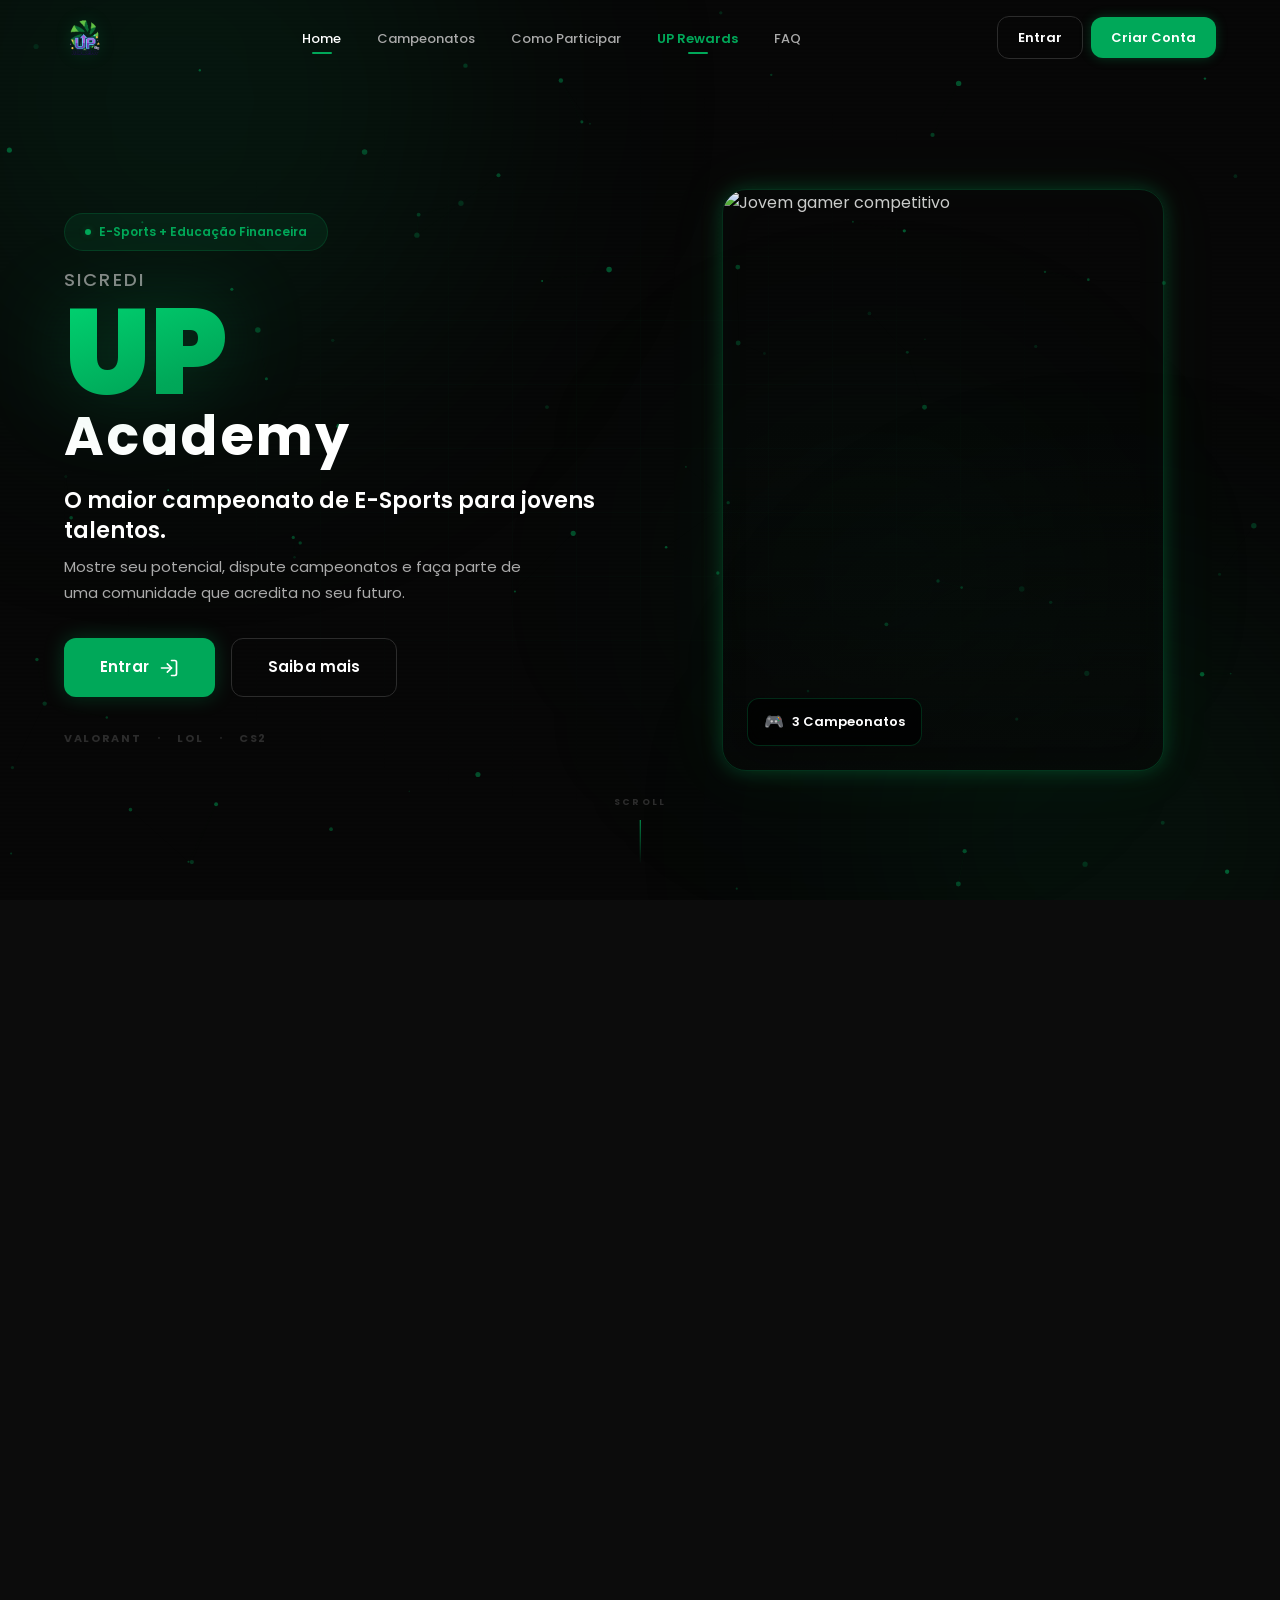
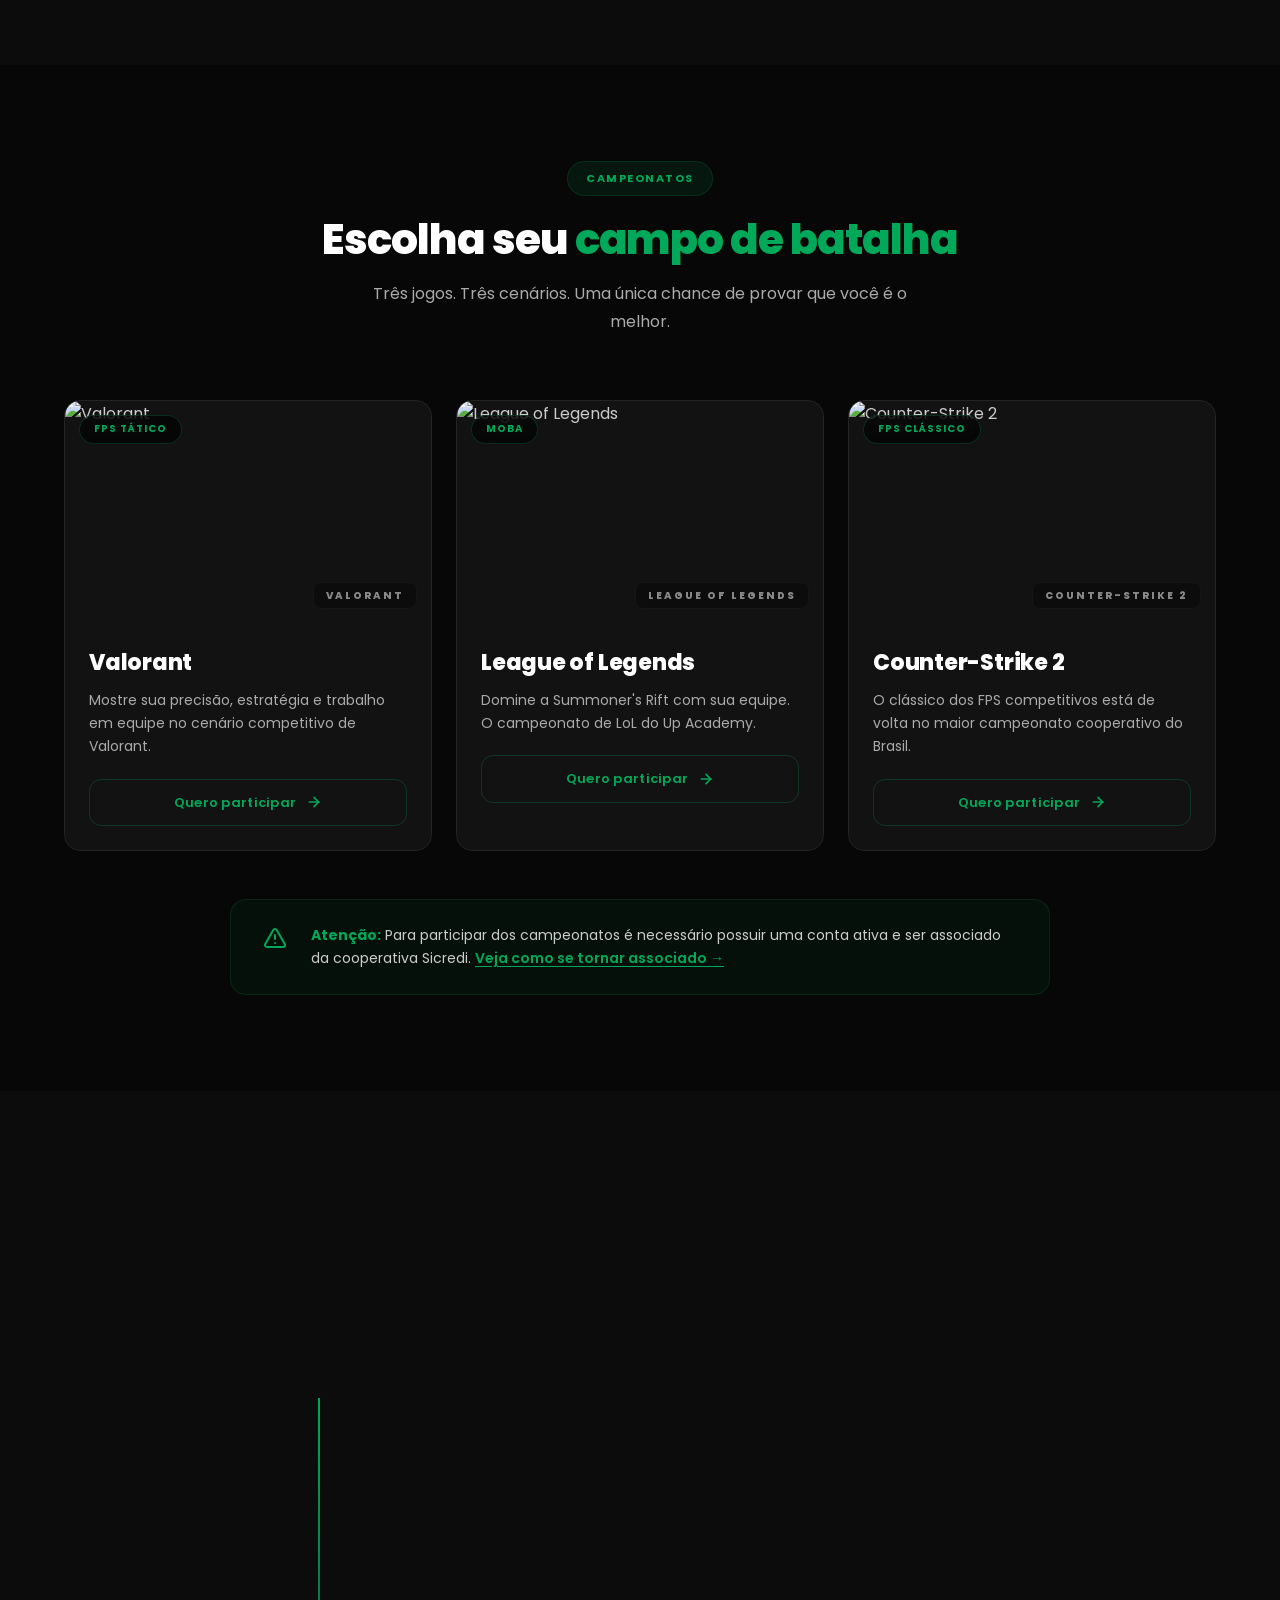
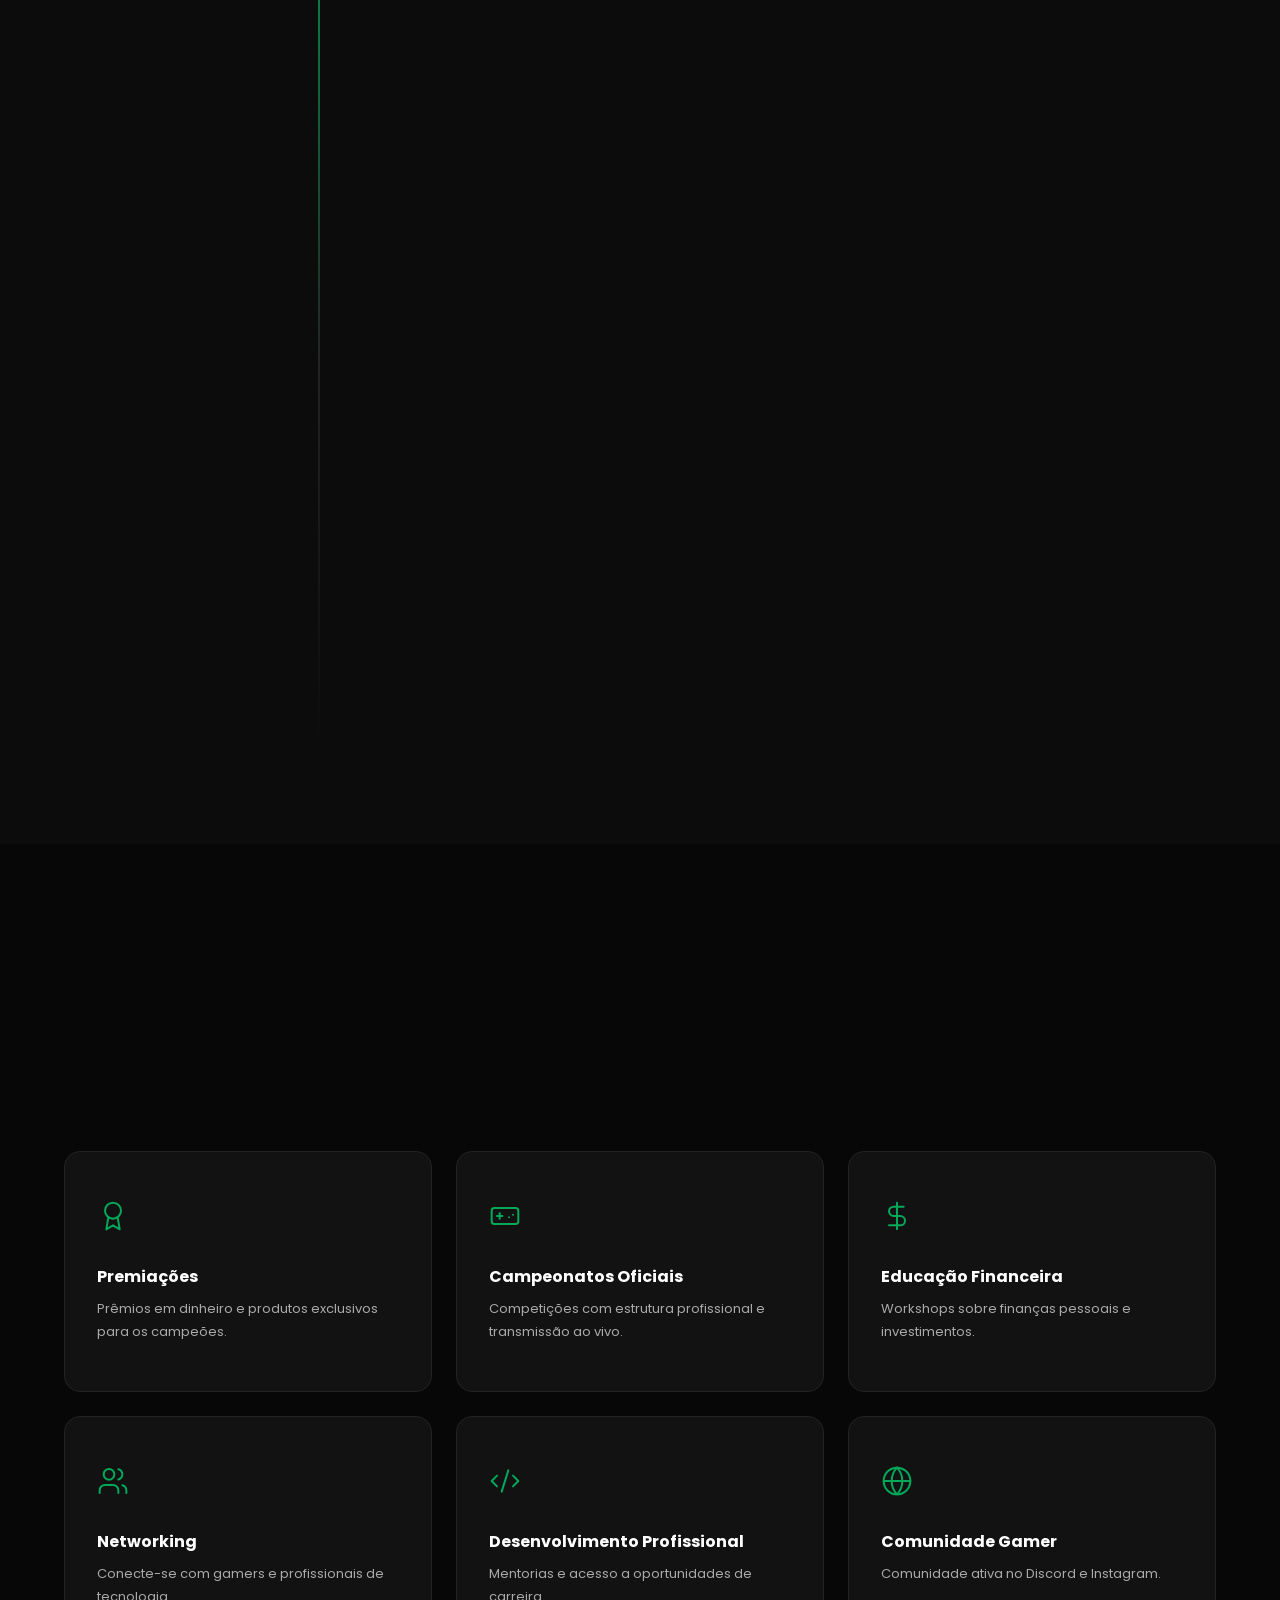
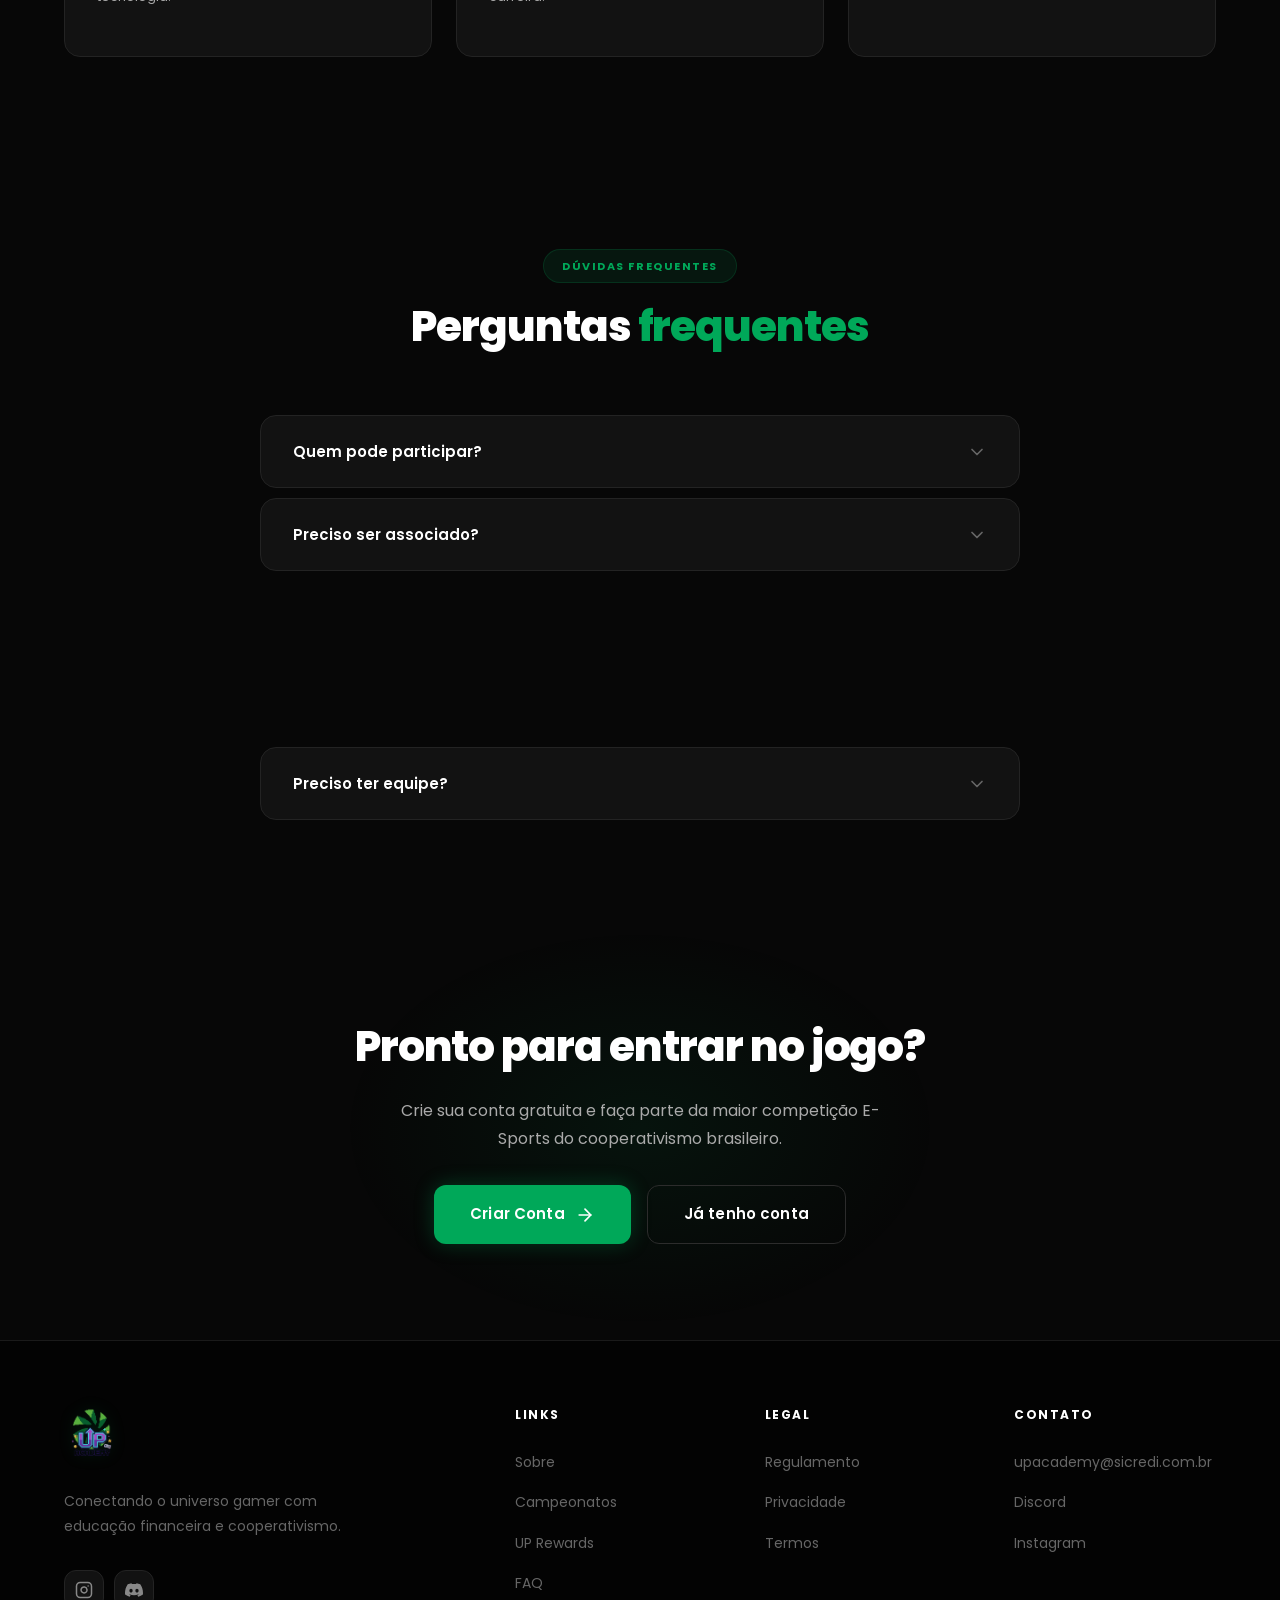
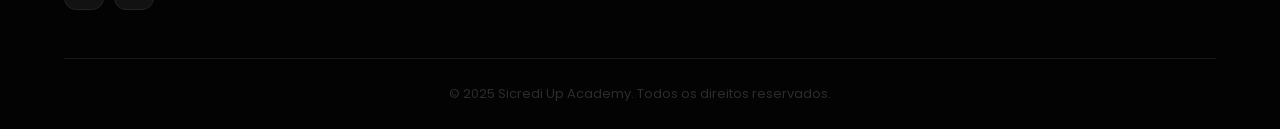
==== commit 736c49cc: "fix logo1" ====
--- a/index.html
+++ b/index.html
@@ -10,7 +10,7 @@
   <meta property="og:description" content="O maior campeonato de E-Sports para jovens talentos.">
   <meta property="og:type" content="website">
   <meta property="og:locale" content="pt_BR">
-  <link rel="icon" type="image/png" href="logo1.png">
+  <link rel="icon" type="image/png" href="assets/logo1.png">
   <link rel="preconnect" href="https://fonts.googleapis.com">
   <link rel="preconnect" href="https://fonts.gstatic.com" crossorigin>
   <link href="https://fonts.googleapis.com/css2?family=Poppins:wght@300;400;500;600;700;800;900&display=swap" rel="stylesheet">
@@ -24,7 +24,7 @@
   <nav id="navbar" class="navbar" role="navigation" aria-label="Navegação principal">
     <div class="nav-container">
       <a href="index.html" class="nav-logo" aria-label="Sicredi Up Academy - Início">
-        <img src="logo1.png" alt="Up Academy Logo" class="nav-logo-img" width="140" height="48">
+        <img src="assets/logo1.png" alt="Up Academy Logo" class="nav-logo-img" width="200" height="200">
       </a>
       <ul class="nav-links" id="navLinks" role="menubar">
         <li role="none"><a href="#hero" class="nav-link active" role="menuitem">Home</a></li>
@@ -258,7 +258,7 @@
     <div class="container">
       <div class="footer-grid">
         <div class="footer-brand">
-          <a href="index.html" class="footer-logo-link" aria-label="Voltar ao topo"><img src="logo1.png" alt="Up Academy Logo" class="footer-logo-img" width="180" height="60" loading="lazy"></a>
+          <a href="index.html" class="footer-logo-link" aria-label="Voltar ao topo"><img src="assets/logo1.png" alt="Up Academy Logo" class="footer-logo-img" width="180" height="60" loading="lazy"></a>
           <p class="footer-desc">Conectando o universo gamer com educação financeira e cooperativismo.</p>
           <div class="footer-social">
             <a href="#" class="social-link" aria-label="Instagram"><svg width="18" height="18" viewBox="0 0 24 24" fill="none" stroke="currentColor" stroke-width="2" stroke-linecap="round" stroke-linejoin="round"><rect width="20" height="20" x="2" y="2" rx="5" ry="5"/><path d="M16 11.37A4 4 0 1 1 12.63 8 4 4 0 0 1 16 11.37z"/><line x1="17.5" x2="17.51" y1="6.5" y2="6.5"/></svg></a>
--- a/style.css
+++ b/style.css
@@ -1340,3 +1340,234 @@
   .rw-filter-bar { gap: var(--sp-6); }
   .rw-filter-btn { font-size: 11px; padding: 8px 14px; }
 }
+
+/* ============================================================
+   AUTENTICAÇÃO — Login, Cadastro, Recuperação, Dashboard
+   Prefixo: auth- / dash-
+   ============================================================ */
+
+/* --- Container de Toast Notifications --- */
+.toast-container {
+  position: fixed; top: 90px; right: 24px; z-index: 3000;
+  display: flex; flex-direction: column; gap: 10px;
+  pointer-events: none;
+}
+.toast {
+  display: flex; align-items: center; gap: 12px;
+  background: var(--dark-700); border: 1px solid var(--dark-500);
+  border-radius: var(--r-md); padding: 14px 20px;
+  min-width: 280px; max-width: 400px;
+  box-shadow: var(--shadow-lg); pointer-events: auto;
+  animation: toastIn 0.4s var(--spring) forwards;
+  position: relative; overflow: hidden;
+}
+.toast--success { border-color: rgba(0,168,89,0.3); }
+.toast--success::before { content: ''; position: absolute; top: 0; left: 0; bottom: 0; width: 3px; background: var(--green-primary); }
+.toast--error { border-color: rgba(255,77,79,0.3); }
+.toast--error::before { content: ''; position: absolute; top: 0; left: 0; bottom: 0; width: 3px; background: var(--red-error); }
+.toast--info { border-color: rgba(96,165,250,0.3); }
+.toast--info::before { content: ''; position: absolute; top: 0; left: 0; bottom: 0; width: 3px; background: #60a5fa; }
+.toast-icon { flex-shrink: 0; font-size: 18px; }
+.toast--success .toast-icon { color: var(--green-primary); }
+.toast--error .toast-icon { color: var(--red-error); }
+.toast--info .toast-icon { color: #60a5fa; }
+.toast-msg { font-size: 13px; color: var(--gray-200); line-height: 1.4; flex: 1; }
+.toast-close { background: none; border: none; color: var(--gray-500); cursor: pointer; padding: 4px; flex-shrink: 0; transition: color var(--fast); }
+.toast-close:hover { color: var(--white); }
+.toast--out { animation: toastOut 0.3s var(--ease) forwards; }
+@keyframes toastIn { from { opacity: 0; transform: translateX(40px) scale(0.95); } to { opacity: 1; transform: translateX(0) scale(1); } }
+@keyframes toastOut { to { opacity: 0; transform: translateX(40px) scale(0.95); } }
+
+/* --- Nav Auth Container --- */
+.nav-auth { display: flex; align-items: center; gap: var(--sp-8); z-index: 1001; }
+.nav-auth-link { font-size: 13px; font-weight: 600; padding: 10px 20px; border-radius: var(--r-md); transition: all var(--fast); cursor: pointer; border: none; font-family: var(--font); }
+.nav-auth-link--login { color: var(--white); border: 1px solid var(--dark-400); background: transparent; }
+.nav-auth-link--login:hover { border-color: var(--green-primary); color: var(--green-primary); }
+.nav-auth-link--register { color: var(--white); background: var(--green-primary); box-shadow: 0 0 12px var(--green-glow); }
+.nav-auth-link--register:hover { background: var(--green-light); }
+.nav-auth-user { display: flex; align-items: center; gap: var(--sp-12); }
+.nav-auth-name { font-size: 13px; font-weight: 600; color: var(--white); max-width: 120px; overflow: hidden; text-overflow: ellipsis; white-space: nowrap; }
+.nav-auth-divider { width: 1px; height: 20px; background: var(--dark-400); }
+.nav-auth-logout { font-size: 12px; font-weight: 600; color: var(--gray-400); cursor: pointer; background: none; border: none; font-family: var(--font); padding: 6px 12px; border-radius: var(--r-sm); transition: all var(--fast); }
+.nav-auth-logout:hover { color: var(--red-error); background: var(--red-bg); }
+@media (max-width: 768px) { .nav-auth-name { display: none; } .nav-auth-divider { display: none; } }
+
+/* --- Auth Page Layout --- */
+.auth-page {
+  position: relative; min-height: 100vh; display: flex;
+  align-items: center; justify-content: center;
+  padding: 120px var(--sp-24) var(--sp-48); overflow: hidden;
+  background: var(--dark-900); z-index: 1;
+}
+.auth-glow-1 {
+  position: absolute; width: 500px; height: 500px; border-radius: 50%;
+  background: rgba(0,168,89,0.07); filter: blur(120px);
+  top: -150px; right: -100px; pointer-events: none;
+}
+.auth-glow-2 {
+  position: absolute; width: 400px; height: 400px; border-radius: 50%;
+  background: rgba(0,168,89,0.05); filter: blur(100px);
+  bottom: -100px; left: -80px; pointer-events: none;
+}
+.auth-container { width: 100%; max-width: 520px; }
+.auth-card {
+  background: var(--dark-700); border: 1px solid var(--dark-500);
+  border-radius: var(--r-xl); padding: var(--sp-40);
+  position: relative; overflow: hidden;
+}
+.auth-card::before {
+  content: ''; position: absolute; top: 0; left: 0; right: 0; height: 3px;
+  background: linear-gradient(90deg, var(--green-dark), var(--green-primary), var(--green-light), var(--green-primary), var(--green-dark));
+  background-size: 200% 100%; animation: shimmer 3s ease-in-out infinite;
+}
+.auth-card--narrow { max-width: 440px; }
+
+.auth-header { text-align: center; margin-bottom: var(--sp-32); }
+.auth-logo { display: inline-block; margin-bottom: var(--sp-20); }
+.auth-logo img { height: 36px; width: auto; filter: drop-shadow(0 0 8px rgba(0,168,89,0.2)); }
+.auth-title { font-size: 26px; font-weight: 800; color: var(--white); margin-bottom: var(--sp-8); letter-spacing: -0.02em; }
+.auth-subtitle { font-size: 14px; color: var(--gray-400); line-height: 1.6; }
+
+/* Formulário */
+.auth-form { display: flex; flex-direction: column; gap: var(--sp-20); }
+.auth-row { display: grid; grid-template-columns: 1fr 1fr; gap: var(--sp-16); }
+.auth-group { display: flex; flex-direction: column; }
+.auth-password-wrap { position: relative; }
+.auth-password-wrap .form-input { padding-right: 48px; }
+.auth-toggle-pass {
+  position: absolute; right: 12px; top: 50%; transform: translateY(-50%);
+  background: none; border: none; color: var(--gray-500); padding: 4px;
+  cursor: pointer; transition: color var(--fast); display: flex;
+}
+.auth-toggle-pass:hover { color: var(--gray-200); }
+.auth-toggle-pass .eye-closed { display: none; }
+.auth-toggle-pass.active .eye-open { display: none; }
+.auth-toggle-pass.active .eye-closed { display: block; }
+
+/* Força da senha */
+.auth-strength { display: flex; align-items: center; gap: var(--sp-12); margin-top: var(--sp-8); }
+.auth-strength-bar { flex: 1; height: 4px; background: var(--dark-400); border-radius: var(--r-full); overflow: hidden; }
+.auth-strength-fill { height: 100%; width: 0%; border-radius: var(--r-full); transition: all var(--normal) var(--ease); }
+.auth-strength-label { font-size: 11px; font-weight: 600; min-width: 60px; text-align: right; transition: color var(--fast); }
+
+/* Checks agrupados */
+.auth-checks { display: flex; flex-direction: column; gap: var(--sp-12); }
+.auth-inline-link { color: var(--green-primary); font-weight: 600; text-decoration: underline; text-underline-offset: 2px; }
+.auth-inline-link:hover { color: var(--green-light); }
+
+/* Divisor social */
+.auth-divider { display: flex; align-items: center; gap: var(--sp-16); margin: var(--sp-4) 0; }
+.auth-divider::before, .auth-divider::after { content: ''; flex: 1; height: 1px; background: var(--dark-500); }
+.auth-divider span { font-size: 12px; color: var(--dark-400); font-weight: 500; white-space: nowrap; }
+
+/* Botão Google */
+.auth-social-btn {
+  width: 100%; display: flex; align-items: center; justify-content: center;
+  gap: var(--sp-12); font-family: var(--font); font-size: 14px; font-weight: 600;
+  color: var(--gray-200); background: var(--dark-600); border: 1px solid var(--dark-400);
+  border-radius: var(--r-md); padding: 14px; cursor: pointer;
+  transition: all var(--fast);
+}
+.auth-social-btn:hover { border-color: var(--dark-300); background: var(--dark-500); }
+
+/* Links do footer do form */
+.auth-footer-links { text-align: center; margin-top: var(--sp-24); font-size: 14px; color: var(--gray-400); display: flex; align-items: center; justify-content: center; gap: var(--sp-8); flex-wrap: wrap; }
+.auth-link { color: var(--green-primary); font-weight: 600; transition: color var(--fast); }
+.auth-link:hover { color: var(--green-light); }
+.auth-link-sep { color: var(--dark-400); }
+
+/* Sucesso na recuperação */
+.auth-success { text-align: center; padding: var(--sp-24) 0; display: none; }
+.auth-success-icon { color: var(--green-primary); margin-bottom: var(--sp-16); }
+.auth-success h3 { font-size: 20px; font-weight: 700; color: var(--white); margin-bottom: var(--sp-8); }
+.auth-success p { font-size: 14px; color: var(--gray-300); line-height: 1.6; }
+
+/* --- Dashboard --- */
+.dash-main { padding: 110px 0 var(--sp-64); min-height: 100vh; position: relative; z-index: 1; }
+.dash-welcome {
+  display: flex; align-items: center; gap: var(--sp-24);
+  margin-bottom: var(--sp-40); flex-wrap: wrap;
+}
+.dash-avatar {
+  width: 64px; height: 64px; border-radius: 50%;
+  background: linear-gradient(135deg, var(--green-primary), var(--green-dark));
+  display: flex; align-items: center; justify-content: center;
+  font-size: 20px; font-weight: 800; color: var(--white); flex-shrink: 0;
+  box-shadow: 0 0 20px var(--green-glow);
+}
+.dash-welcome-info { flex: 1; min-width: 200px; }
+.dash-welcome-title { font-size: clamp(22px, 3vw, 28px); font-weight: 800; color: var(--white); margin-bottom: 4px; }
+.dash-welcome-email { font-size: 14px; color: var(--gray-400); }
+.dash-welcome-actions { flex-shrink: 0; }
+
+.dash-stats-grid { display: grid; grid-template-columns: repeat(4, 1fr); gap: var(--sp-20); margin-bottom: var(--sp-32); }
+.dash-stat-card {
+  background: var(--dark-700); border: 1px solid var(--dark-500);
+  border-radius: var(--r-lg); padding: var(--sp-24);
+  transition: border-color var(--normal);
+}
+.dash-stat-card:hover { border-color: rgba(0,168,89,0.2); }
+.dash-stat-label { font-size: 12px; color: var(--gray-400); text-transform: uppercase; letter-spacing: 0.08em; font-weight: 600; display: block; margin-bottom: var(--sp-12); }
+.dash-stat-value { display: flex; align-items: baseline; gap: var(--sp-8); margin-bottom: var(--sp-8); }
+.dash-stat-num { font-size: 32px; font-weight: 900; color: var(--white); line-height: 1; }
+.dash-stat-value--up .dash-stat-num { color: var(--green-primary); filter: drop-shadow(0 0 12px var(--green-glow)); }
+.dash-stat-unit { font-size: 14px; font-weight: 700; color: var(--gray-400); }
+.dash-stat-trend { font-size: 12px; color: var(--green-primary); font-weight: 500; display: block; }
+.dash-level-badge {
+  display: inline-block; font-size: 13px; font-weight: 800; letter-spacing: 0.12em;
+  padding: 8px 20px; border-radius: var(--r-full);
+  background: linear-gradient(135deg, #b8860b, #ffd700); color: #1a1200;
+  box-shadow: 0 0 15px rgba(255,215,0,0.3);
+}
+
+.dash-section-grid { display: grid; grid-template-columns: 1fr 1fr; gap: var(--sp-24); margin-bottom: var(--sp-32); }
+.dash-section-card { background: var(--dark-700); border: 1px solid var(--dark-500); border-radius: var(--r-lg); padding: var(--sp-24); }
+.dash-section-title { font-size: 16px; font-weight: 700; color: var(--white); margin-bottom: var(--sp-20); }
+.dash-activity-list { display: flex; flex-direction: column; }
+.dash-activity-item { display: flex; align-items: center; gap: var(--sp-14); padding: var(--sp-12) 0; border-bottom: 1px solid var(--dark-500); }
+.dash-activity-item:last-child { border-bottom: none; }
+.dash-activity-dot {
+  font-size: 11px; font-weight: 800; padding: 5px 10px;
+  border-radius: var(--r-sm); flex-shrink: 0; min-width: 80px; text-align: center;
+  background: var(--dark-500); color: var(--gray-300); border: 1px solid var(--dark-400);
+}
+.dash-activity-dot--plus { background: var(--green-10); color: var(--green-primary); border-color: rgba(0,168,89,0.2); }
+.dash-activity-dot--minus { background: var(--red-bg); color: var(--red-error); border-color: var(--red-border); }
+.dash-activity-dot--success { background: var(--green-10); color: var(--green-primary); border-color: rgba(0,168,89,0.2); }
+.dash-activity-info { flex: 1; min-width: 0; }
+.dash-activity-text { display: block; font-size: 13px; font-weight: 500; color: var(--white); overflow: hidden; text-overflow: ellipsis; white-space: nowrap; }
+.dash-activity-date { font-size: 12px; color: var(--gray-500); }
+
+.dash-quick-actions { margin-bottom: var(--sp-40); }
+.dash-actions-grid { display: grid; grid-template-columns: repeat(4, 1fr); gap: var(--sp-16); }
+.dash-action-card {
+  display: flex; flex-direction: column; align-items: center; gap: var(--sp-12);
+  background: var(--dark-700); border: 1px solid var(--dark-500);
+  border-radius: var(--r-lg); padding: var(--sp-24) var(--sp-16);
+  color: var(--gray-300); font-size: 13px; font-weight: 600;
+  transition: all var(--normal) var(--ease); text-align: center; text-decoration: none;
+}
+.dash-action-card:hover { border-color: rgba(0,168,89,0.3); transform: translateY(-4px); box-shadow: 0 0 20px var(--green-glow); color: var(--white); }
+.dash-action-card--logout { color: var(--gray-500); cursor: pointer; border: none; font-family: var(--font); width: 100%; }
+.dash-action-card--logout:hover { color: var(--red-error); border-color: rgba(255,77,79,0.3); box-shadow: 0 0 20px rgba(255,77,79,0.15); }
+
+/* --- Responsividade Auth --- */
+@media (max-width: 768px) {
+  .auth-page { padding: 100px var(--sp-16) var(--sp-32); }
+  .auth-card { padding: var(--sp-28); }
+  .auth-row { grid-template-columns: 1fr; }
+  .dash-stats-grid { grid-template-columns: 1fr 1fr; }
+  .dash-section-grid { grid-template-columns: 1fr; }
+  .dash-welcome { flex-direction: column; text-align: center; gap: var(--sp-16); }
+  .dash-welcome-actions { width: 100%; }
+  .dash-welcome-actions .btn { width: 100%; }
+  .dash-actions-grid { grid-template-columns: 1fr 1fr; }
+  .dash-activity-text { white-space: normal; }
+}
+@media (max-width: 480px) {
+  .auth-card { padding: var(--sp-24); border-radius: var(--r-lg); }
+  .auth-title { font-size: 22px; }
+  .dash-stats-grid { grid-template-columns: 1fr; }
+  .dash-actions-grid { grid-template-columns: 1fr 1fr; }
+  .dash-stat-num { font-size: 26px; }
+}
